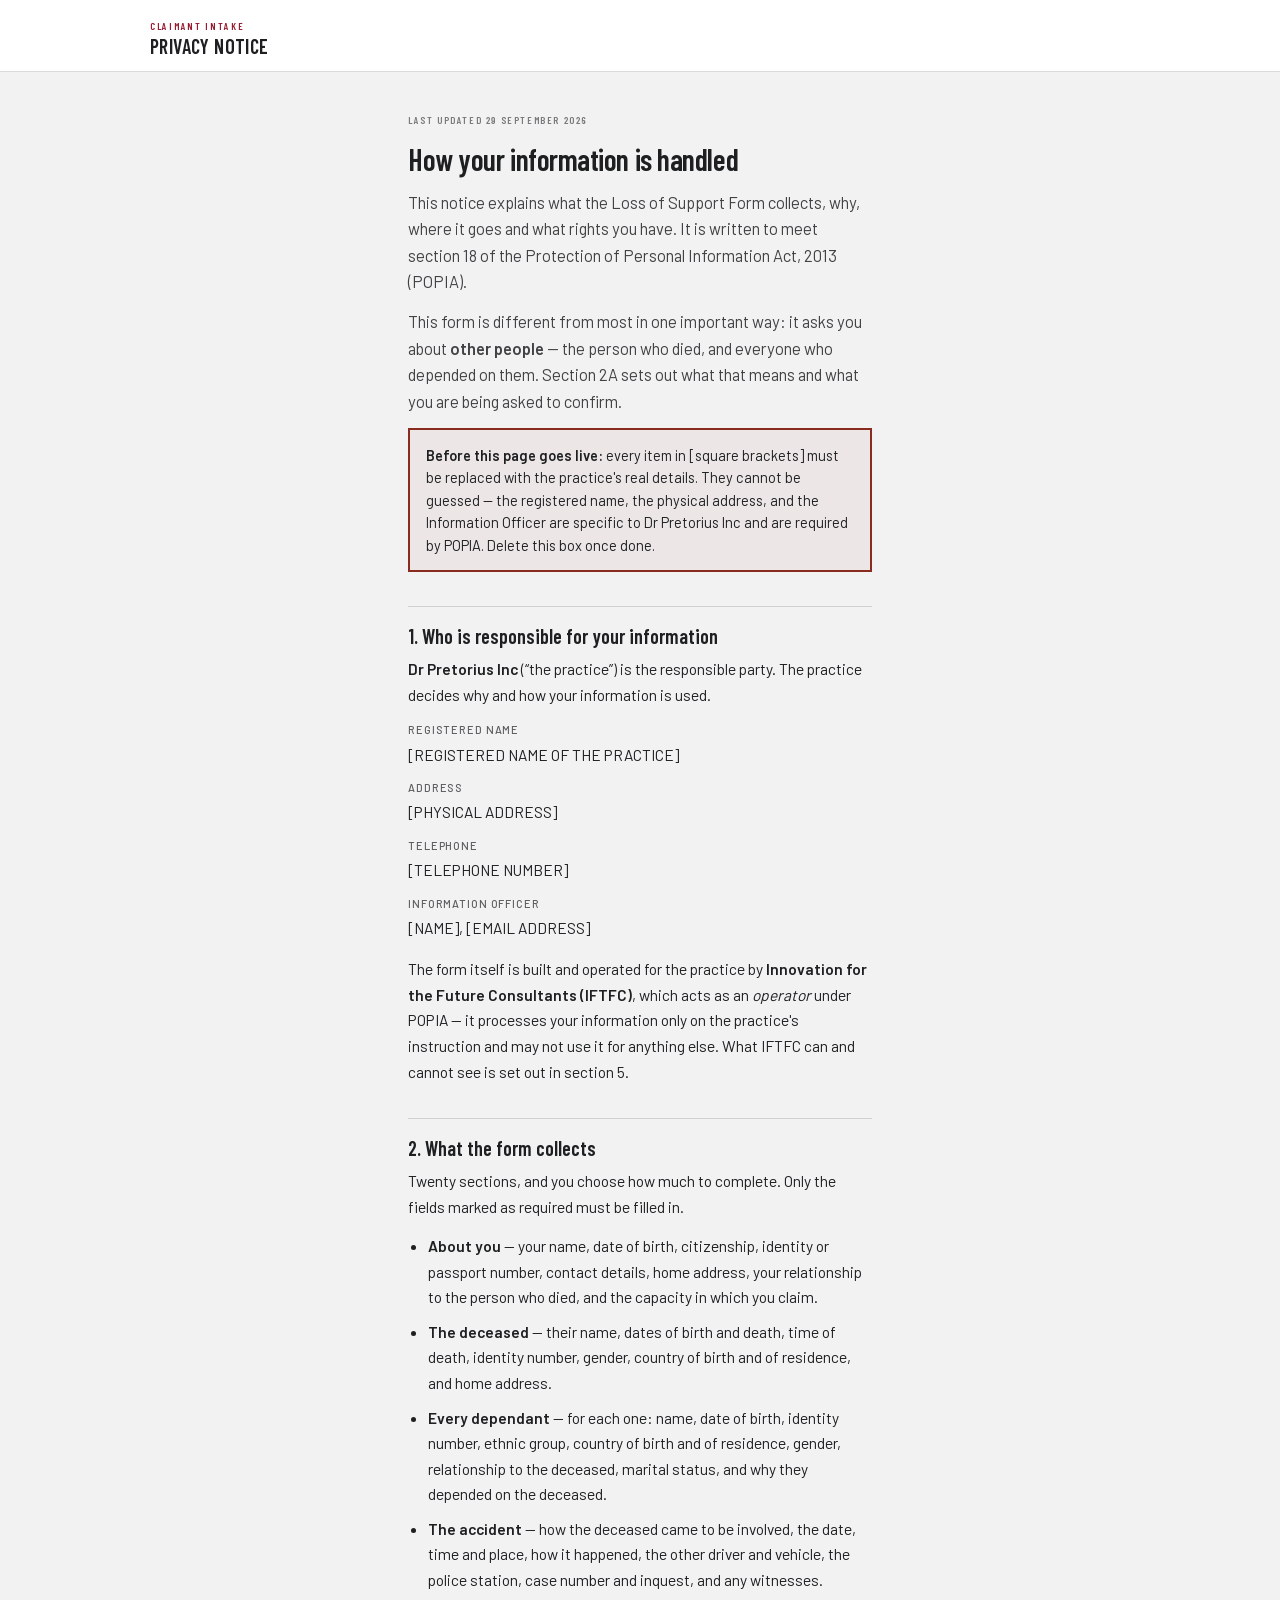
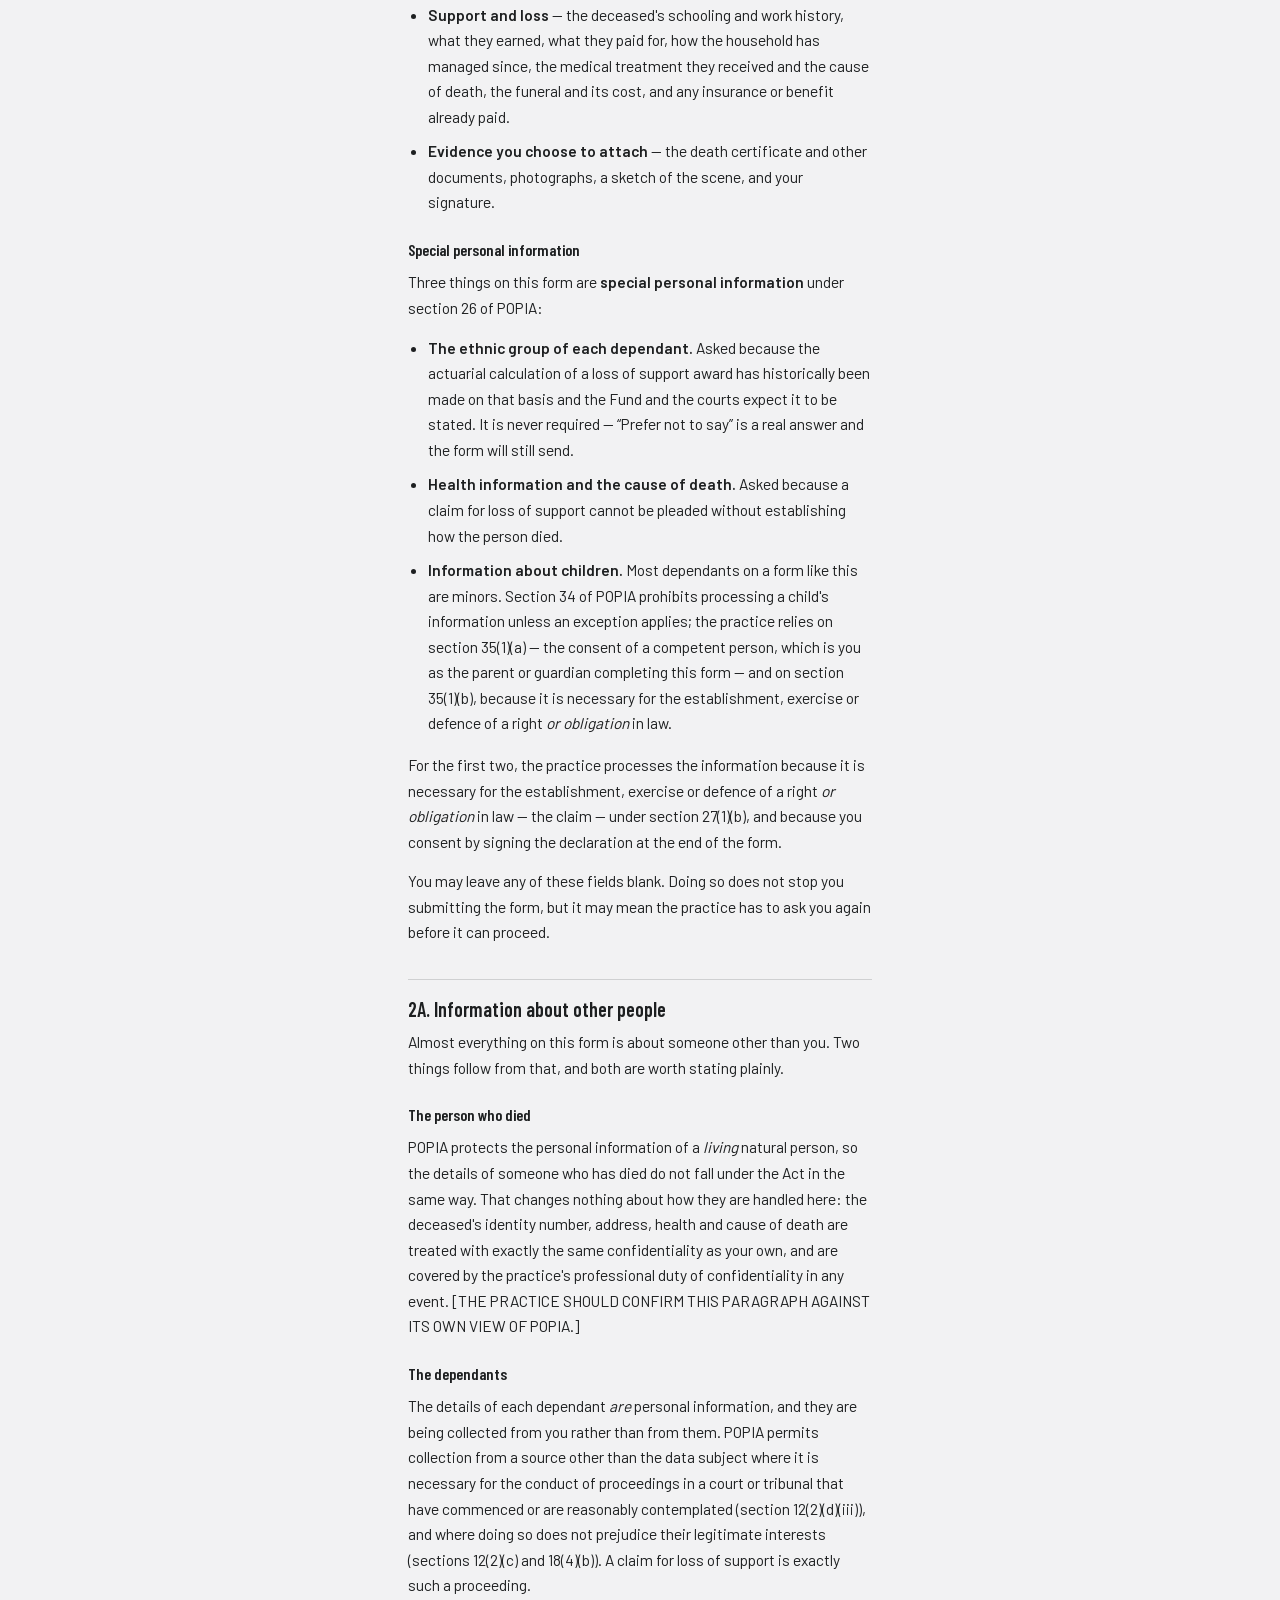
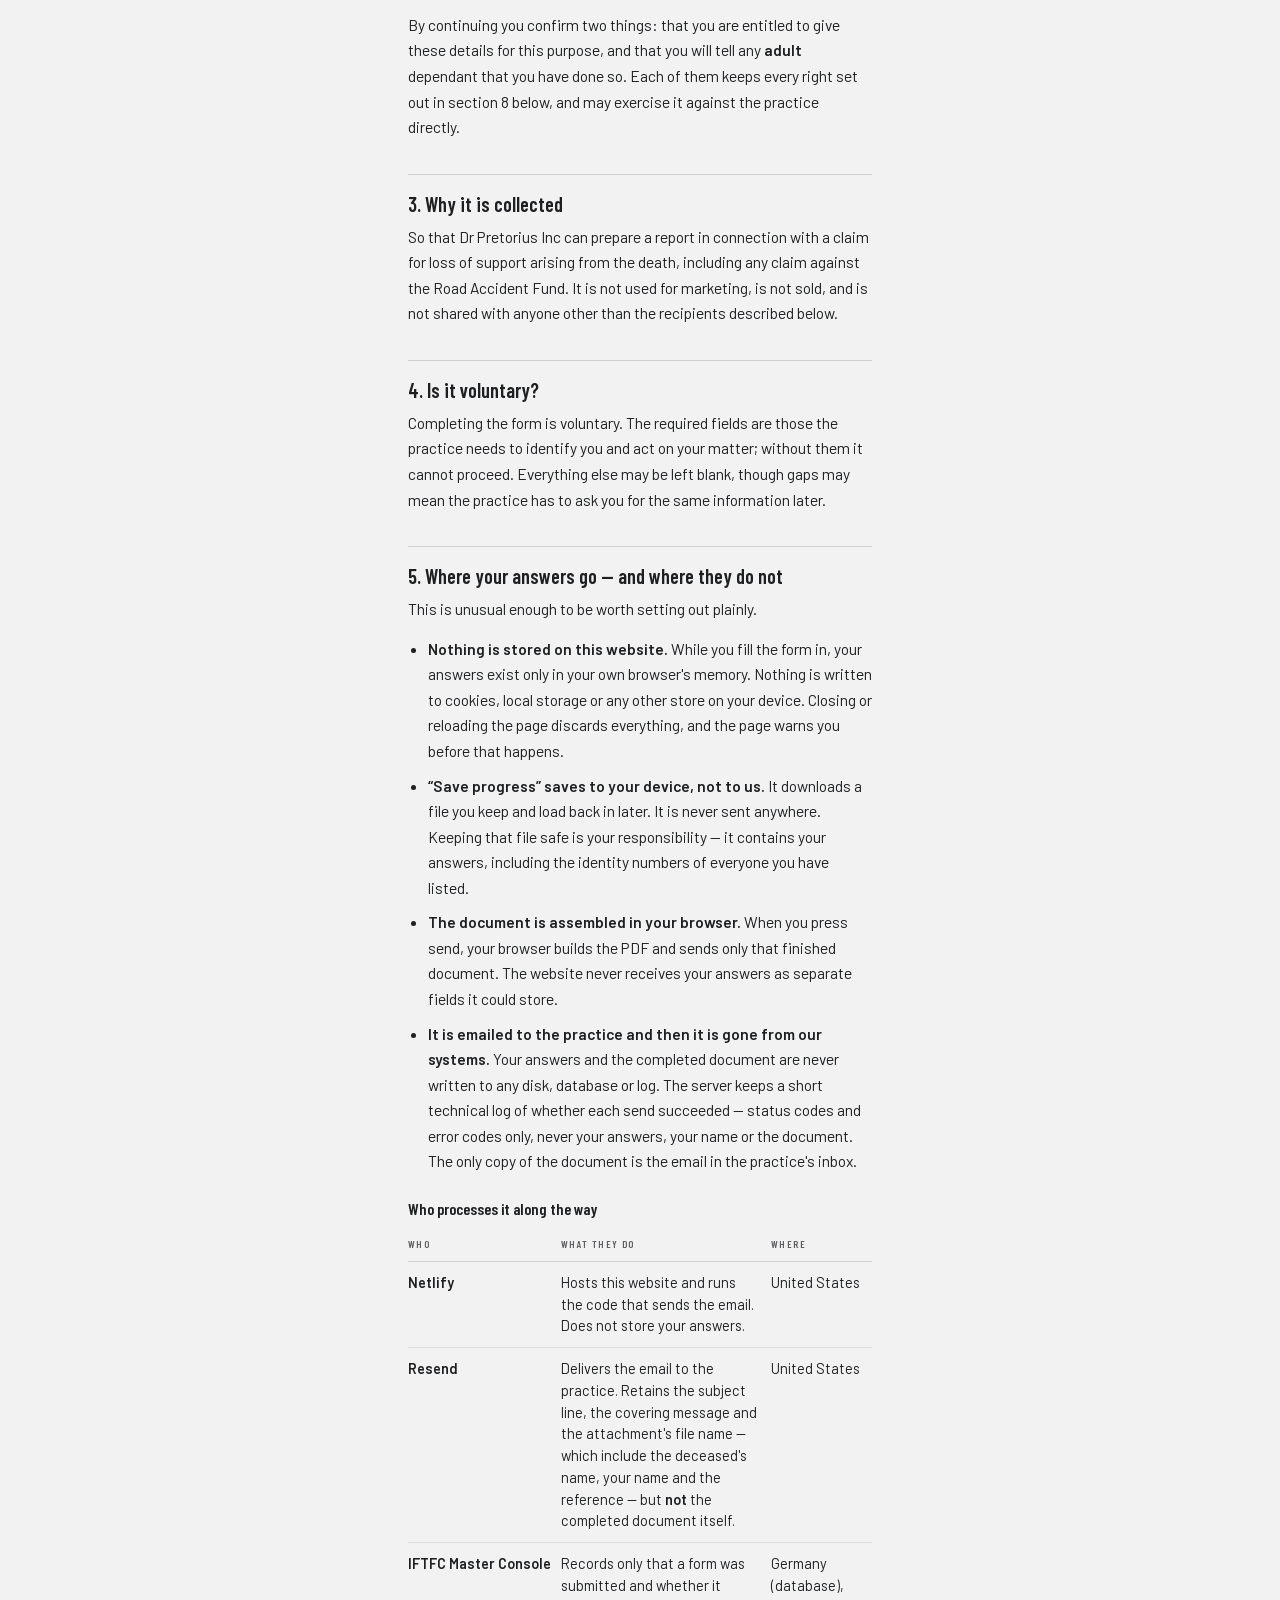
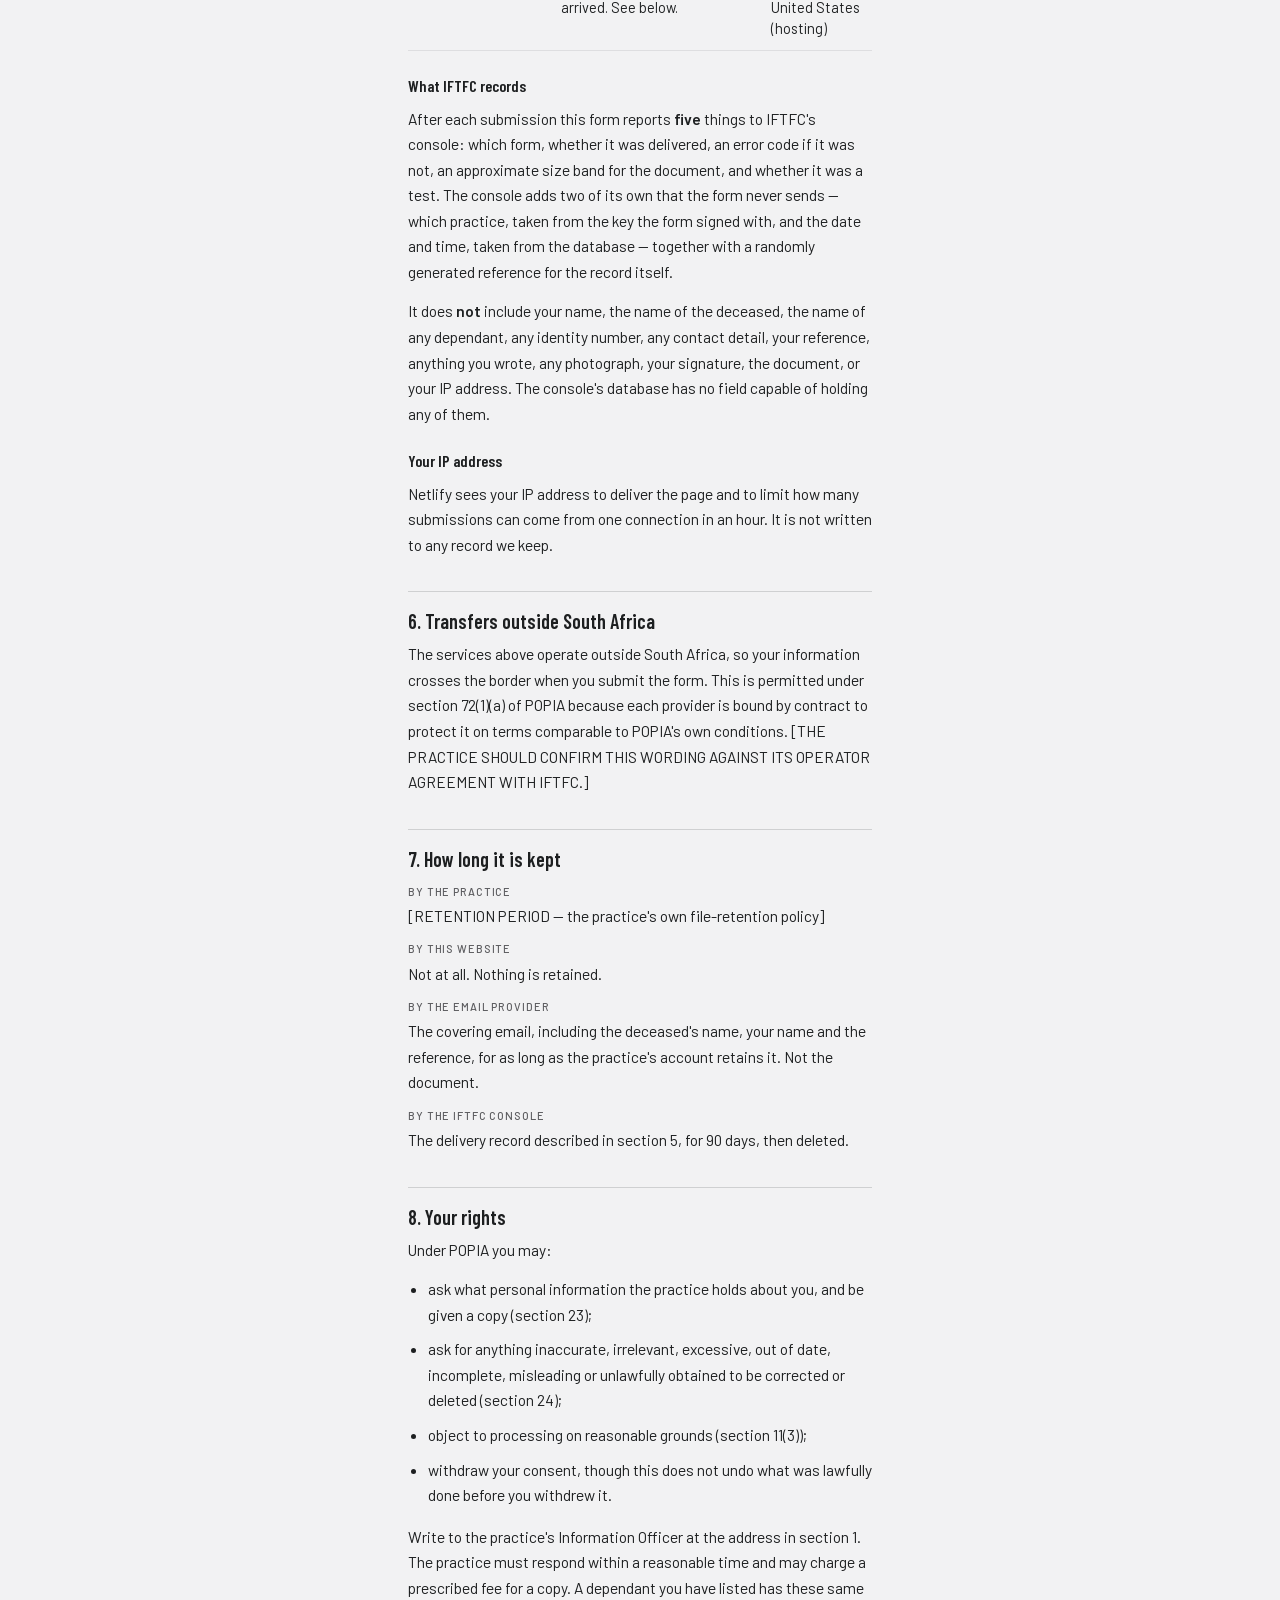
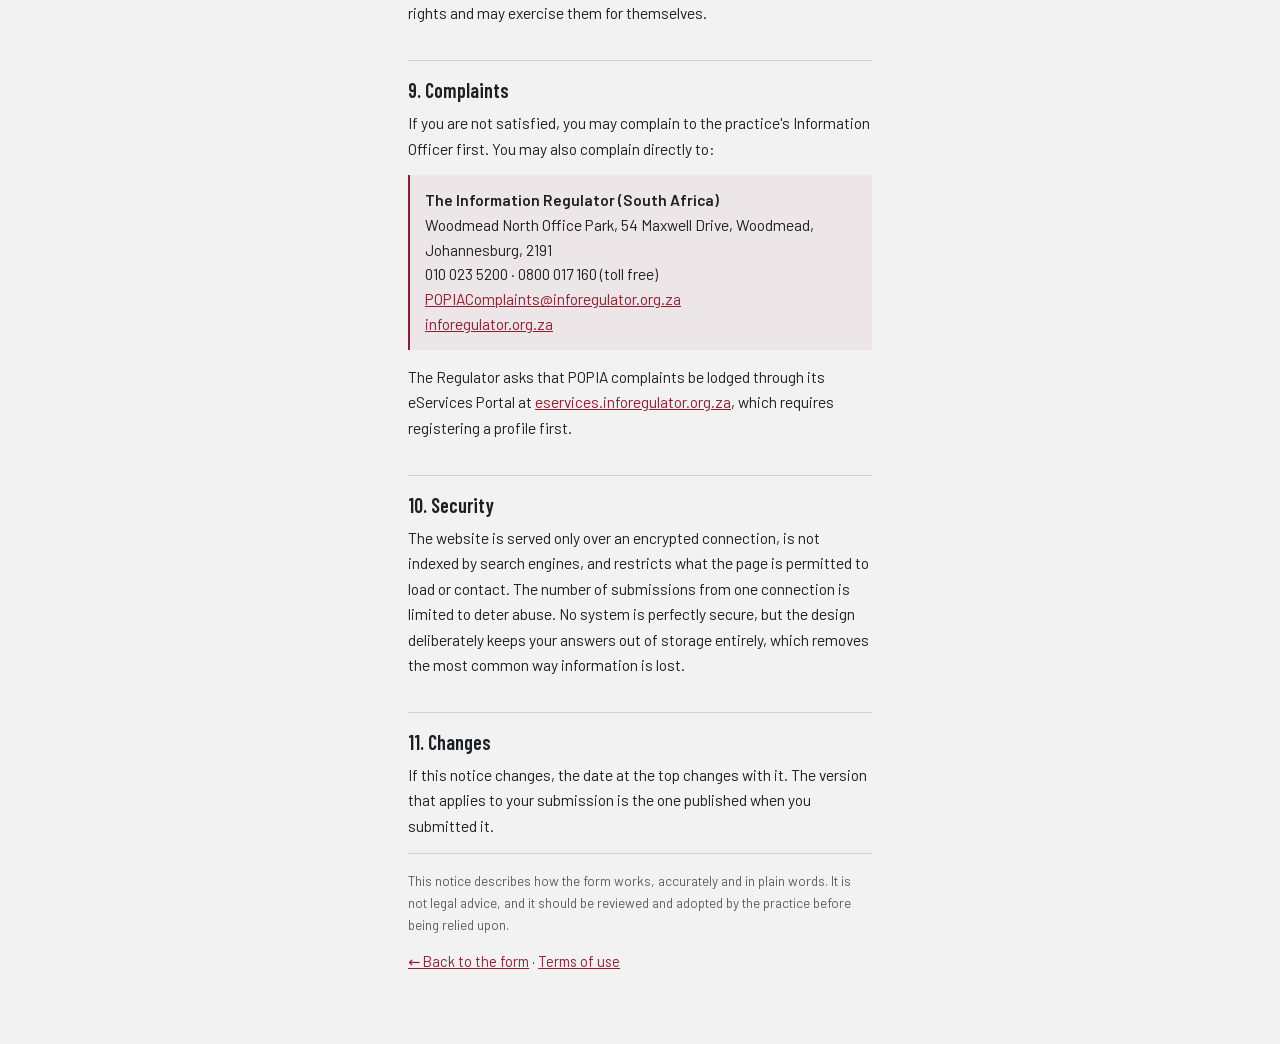
==== public/privacy.html @ 53305d14 "Flatten to repo root and finish the Dr Pretorius rebrand Two faults in the uploaded snapshot, fixed " ====
<!DOCTYPE html>
<html lang="en-ZA">
<head>
<meta charset="utf-8">
<meta name="viewport" content="width=device-width, initial-scale=1, viewport-fit=cover">
<meta name="color-scheme" content="light">
<meta name="robots" content="noindex, nofollow">
<meta name="referrer" content="no-referrer">
<meta name="description" content="How your information is handled when you complete the Loss of Support Form.">
<title>Privacy Notice — Loss of Support Form — Dr Pretorius Inc</title>
<link rel="preload" href="fonts/barlow-400.woff2" as="font" type="font/woff2" crossorigin>
<link rel="stylesheet" href="styles.css">
<link rel="stylesheet" href="legal.css">
<link rel="icon" href="favicon.svg" type="image/svg+xml">
<link rel="icon" href="favicon-32.png" sizes="32x32" type="image/png">
<link rel="apple-touch-icon" href="apple-touch-icon.png">
</head>
<body>

<div class="app">
  <header class="app-header">
    <div class="header-inner">
      <div class="header-text">
        <div class="kicker">Claimant intake</div>
        <div class="header-title">Privacy notice</div>
      </div>
    </div>
  </header>

  <main class="legal">

    <p class="legal-updated">Last updated 29 September 2026</p>

    <h1>How your information is handled</h1>

    <p class="legal-lede">This notice explains what the Loss of Support Form collects, why,
      where it goes and what rights you have. It is written to meet section 18 of the
      Protection of Personal Information Act, 2013 (POPIA).</p>

    <p class="legal-lede">This form is different from most in one important way: it asks you
      about <strong>other people</strong> — the person who died, and everyone who depended on
      them. Section 2A sets out what that means and what you are being asked to confirm.</p>

    <!-- ══ STATUTORY CITATIONS — VERIFIED 2026-09-22 ════════════════════
         Every POPIA section cited on this page was checked against the text
         of the Act, not from memory. Verified: the s1 definition of personal
         information ("identifiable, LIVING, natural person" — which is what
         section 2A below turns on); s26; s27(1)(b); s34 (the prohibition on
         processing a child's information) and s35(1)(a)/(b) (the exceptions);
         s12(2)(c), s12(2)(d)(iii); s18(4)(b); s72(1)(a); s23; s24; s11(3).

         ONE WAS WRONG AND IS NOW CORRECTED. An earlier draft cited
         s12(2)(d)(i) for collecting a dependant's details from the claimant.
         That paragraph is about avoiding prejudice to "the maintenance of the
         law by any public body, including the prevention, detection,
         investigation, prosecution and punishment of offences" — nothing to
         do with a civil claim. The right paragraph is s12(2)(d)(iii),
         proceedings in a court or tribunal commenced or reasonably
         contemplated. Roger, 2026-09-22.

         Two quotations were also imprecise: both s27(1)(b) and s35(1)(b) say
         "a right OR OBLIGATION in law", not "a right in law".

         Do not add or change a section reference here without checking it
         against the Act. This page is published under a medical practice's
         name. -->

    <!-- ══ PLACEHOLDERS ══════════════════════════════════════════════════
         Every [SQUARE BRACKET] below must be completed before this page is
         shown to a claimant. They are details only the practice can supply. -->
    <div class="legal-todo">
      <strong>Before this page goes live:</strong> every item in [square brackets] must be
      replaced with the practice's real details. They cannot be guessed — the registered
      name, the physical address, and the Information Officer are specific to Dr Pretorius
      Inc and are required by POPIA. Delete this box once done.
    </div>

    <h2>1. Who is responsible for your information</h2>
    <p><strong>Dr Pretorius Inc</strong> (“the practice”) is the responsible party. The
      practice decides why and how your information is used.</p>
    <dl class="legal-dl">
      <dt>Registered name</dt><dd>[REGISTERED NAME OF THE PRACTICE]</dd>
      <dt>Address</dt><dd>[PHYSICAL ADDRESS]</dd>
      <dt>Telephone</dt><dd>[TELEPHONE NUMBER]</dd>
      <dt>Information Officer</dt><dd>[NAME], [EMAIL ADDRESS]</dd>
    </dl>
    <p>The form itself is built and operated for the practice by <strong>Innovation for the
      Future Consultants (IFTFC)</strong>, which acts as an <em>operator</em> under POPIA —
      it processes your information only on the practice's instruction and may not use it for
      anything else. What IFTFC can and cannot see is set out in section 5.</p>

    <h2>2. What the form collects</h2>
    <p>Twenty sections, and you choose how much to complete. Only the fields marked as
      required must be filled in.</p>
    <ul class="legal-list">
      <li><strong>About you</strong> — your name, date of birth, citizenship, identity or
        passport number, contact details, home address, your relationship to the person who
        died, and the capacity in which you claim.</li>
      <li><strong>The deceased</strong> — their name, dates of birth and death, time of death,
        identity number, gender, country of birth and of residence, and home address.</li>
      <li><strong>Every dependant</strong> — for each one: name, date of birth, identity
        number, ethnic group, country of birth and of residence, gender, relationship to the
        deceased, marital status, and why they depended on the deceased.</li>
      <li><strong>The accident</strong> — how the deceased came to be involved, the date, time
        and place, how it happened, the other driver and vehicle, the police station, case
        number and inquest, and any witnesses.</li>
      <li><strong>Support and loss</strong> — the deceased's schooling and work history, what
        they earned, what they paid for, how the household has managed since, the medical
        treatment they received and the cause of death, the funeral and its cost, and any
        insurance or benefit already paid.</li>
      <li><strong>Evidence you choose to attach</strong> — the death certificate and other
        documents, photographs, a sketch of the scene, and your signature.</li>
    </ul>

    <h3>Special personal information</h3>
    <p>Three things on this form are <strong>special personal information</strong> under
      section 26 of POPIA:</p>
    <ul class="legal-list">
      <li><strong>The ethnic group of each dependant.</strong> Asked because the actuarial
        calculation of a loss of support award has historically been made on that basis and
        the Fund and the courts expect it to be stated. It is never required — “Prefer not to
        say” is a real answer and the form will still send.</li>
      <li><strong>Health information and the cause of death.</strong> Asked because a claim
        for loss of support cannot be pleaded without establishing how the person died.</li>
      <li><strong>Information about children.</strong> Most dependants on a form like this are
        minors. Section 34 of POPIA prohibits processing a child's information unless an
        exception applies; the practice relies on section 35(1)(a) — the consent of a competent
        person, which is you as the parent or guardian completing this form — and on section
        35(1)(b), because it is necessary for the establishment, exercise or defence of a
        right <em>or obligation</em> in law.</li>
    </ul>
    <p>For the first two, the practice processes the information because it is necessary for the
      establishment, exercise or defence of a right <em>or obligation</em> in law — the
      claim — under section 27(1)(b), and because you consent by signing the declaration at
      the end of the form.</p>
    <p>You may leave any of these fields blank. Doing so does not stop you submitting the
      form, but it may mean the practice has to ask you again before it can proceed.</p>

    <h2>2A. Information about other people</h2>
    <p>Almost everything on this form is about someone other than you. Two things follow from
      that, and both are worth stating plainly.</p>

    <h3>The person who died</h3>
    <p>POPIA protects the personal information of a <em>living</em> natural person, so the
      details of someone who has died do not fall under the Act in the same way. That changes
      nothing about how they are handled here: the deceased's identity number, address, health
      and cause of death are treated with exactly the same confidentiality as your own, and
      are covered by the practice's professional duty of confidentiality in any event.
      [THE PRACTICE SHOULD CONFIRM THIS PARAGRAPH AGAINST ITS OWN VIEW OF POPIA.]</p>

    <h3>The dependants</h3>
    <p>The details of each dependant <em>are</em> personal information, and they are being
      collected from you rather than from them. POPIA permits collection from a source other
      than the data subject where it is necessary for the conduct of proceedings in a court or
      tribunal that have commenced or are reasonably contemplated (section 12(2)(d)(iii)), and
      where doing so does not prejudice their legitimate interests (sections 12(2)(c) and
      18(4)(b)). A claim for loss of support is exactly such a proceeding.</p>
    <p>By continuing you confirm two things: that you are entitled to give these details for
      this purpose, and that you will tell any <strong>adult</strong> dependant that you have
      done so. Each of them keeps every right set out in section 8 below, and may exercise it
      against the practice directly.</p>

    <h2>3. Why it is collected</h2>
    <p>So that Dr Pretorius Inc can prepare a report in connection with a claim for loss of
      support arising from the death, including any claim against the Road Accident Fund. It
      is not used for marketing, is not sold, and is not shared with anyone other than the
      recipients described below.</p>

    <h2>4. Is it voluntary?</h2>
    <p>Completing the form is voluntary. The required fields are those the practice needs to
      identify you and act on your matter; without them it cannot proceed. Everything else
      may be left blank, though gaps may mean the practice has to ask you for the same
      information later.</p>

    <h2>5. Where your answers go — and where they do not</h2>
    <p>This is unusual enough to be worth setting out plainly.</p>
    <ul class="legal-list">
      <li><strong>Nothing is stored on this website.</strong> While you fill the form in, your
        answers exist only in your own browser's memory. Nothing is written to cookies, local
        storage or any other store on your device. Closing or reloading the page discards
        everything, and the page warns you before that happens.</li>
      <li><strong>“Save progress” saves to your device, not to us.</strong> It downloads a file
        you keep and load back in later. It is never sent anywhere. Keeping that file safe is
        your responsibility — it contains your answers, including the identity numbers of
        everyone you have listed.</li>
      <li><strong>The document is assembled in your browser.</strong> When you press send, your
        browser builds the PDF and sends only that finished document. The website never
        receives your answers as separate fields it could store.</li>
      <li><strong>It is emailed to the practice and then it is gone from our systems.</strong>
        Your answers and the completed document are never written to any disk, database or
        log. The server keeps a short technical log of whether each send succeeded — status
        codes and error codes only, never your answers, your name or the document. The only
        copy of the document is the email in the practice's inbox.</li>
    </ul>

    <h3>Who processes it along the way</h3>
    <table class="legal-table">
      <thead><tr><th>Who</th><th>What they do</th><th>Where</th></tr></thead>
      <tbody>
        <tr><td>Netlify</td><td>Hosts this website and runs the code that sends the email. Does not store your answers.</td><td>United States</td></tr>
        <tr><td>Resend</td><td>Delivers the email to the practice. Retains the subject line, the covering message and the attachment's file name — which include the deceased's name, your name and the reference — but <strong>not</strong> the completed document itself.</td><td>United States</td></tr>
        <tr><td>IFTFC Master Console</td><td>Records only that a form was submitted and whether it arrived. See below.</td><td>Germany (database), United States (hosting)</td></tr>
      </tbody>
    </table>

    <h3>What IFTFC records</h3>
    <p>After each submission this form reports <strong>five</strong> things to IFTFC's
      console: which form, whether it was delivered, an error code if it was not, an
      approximate size band for the document, and whether it was a test. The console adds two
      of its own that the form never sends — which practice, taken from the key the form
      signed with, and the date and time, taken from the database — together with a randomly
      generated reference for the record itself.</p>
    <p>It does <strong>not</strong> include your name, the name of the deceased, the name of
      any dependant, any identity number, any contact detail, your reference, anything you
      wrote, any photograph, your signature, the document, or your IP address. The console's database has no field capable of holding
      any of them.</p>

    <h3>Your IP address</h3>
    <p>Netlify sees your IP address to deliver the page and to limit how many submissions can
      come from one connection in an hour. It is not written to any record we keep.</p>

    <h2>6. Transfers outside South Africa</h2>
    <p>The services above operate outside South Africa, so your information crosses the
      border when you submit the form. This is permitted under section 72(1)(a) of POPIA
      because each provider is bound by contract to protect it on terms comparable to POPIA's
      own conditions. [THE PRACTICE SHOULD CONFIRM THIS WORDING AGAINST ITS OPERATOR
      AGREEMENT WITH IFTFC.]</p>

    <h2>7. How long it is kept</h2>
    <dl class="legal-dl">
      <dt>By the practice</dt><dd>[RETENTION PERIOD — the practice's own file-retention policy]</dd>
      <dt>By this website</dt><dd>Not at all. Nothing is retained.</dd>
      <dt>By the email provider</dt><dd>The covering email, including the deceased's name,
        your name and the reference, for as long as the practice's account retains it. Not
        the document.</dd>
      <dt>By the IFTFC console</dt><dd>The delivery record described in section 5, for 90
        days, then deleted.</dd>
    </dl>

    <h2>8. Your rights</h2>
    <p>Under POPIA you may:</p>
    <ul class="legal-list">
      <li>ask what personal information the practice holds about you, and be given a copy
        (section 23);</li>
      <li>ask for anything inaccurate, irrelevant, excessive, out of date, incomplete,
        misleading or unlawfully obtained to be corrected or deleted (section 24);</li>
      <li>object to processing on reasonable grounds (section 11(3));</li>
      <li>withdraw your consent, though this does not undo what was lawfully done before you
        withdrew it.</li>
    </ul>
    <p>Write to the practice's Information Officer at the address in section 1. The practice must
      respond within a reasonable time and may charge a prescribed fee for a copy. A
      dependant you have listed has these same rights and may exercise them for themselves.</p>

    <h2>9. Complaints</h2>
    <p>If you are not satisfied, you may complain to the practice's Information Officer first.
      You may also complain directly to:</p>
    <p class="legal-address">
      <strong>The Information Regulator (South Africa)</strong><br>
      Woodmead North Office Park, 54 Maxwell Drive, Woodmead, Johannesburg, 2191<br>
    010 023 5200 &middot; 0800 017 160 (toll free)<br>
      <a href="mailto:POPIAComplaints@inforegulator.org.za">POPIAComplaints@inforegulator.org.za</a><br>
      <a href="https://inforegulator.org.za" rel="noopener">inforegulator.org.za</a>
    </p>
  <p>The Regulator asks that POPIA complaints be lodged through its eServices
    Portal at <a href="https://eservices.inforegulator.org.za" rel="noopener">eservices.inforegulator.org.za</a>,
    which requires registering a profile first.</p>

    <h2>10. Security</h2>
    <p>The website is served only over an encrypted connection, is not indexed by search
      engines, and restricts what the page is permitted to load or contact. The number of
      submissions from one connection is limited to deter abuse. No system is perfectly
      secure, but the design deliberately keeps your answers out of storage entirely, which
      removes the most common way information is lost.</p>

    <h2>11. Changes</h2>
    <p>If this notice changes, the date at the top changes with it. The version that applies
      to your submission is the one published when you submitted it.</p>

    <p class="legal-footnote">This notice describes how the form works, accurately and in
      plain words. It is not legal advice, and it should be reviewed and adopted by the
      practice before being relied upon.</p>

    <p class="legal-back"><a href="index.html">← Back to the form</a> ·
      <a href="terms.html">Terms of use</a></p>
  </main>
</div>

</body>
</html>
---- public/styles.css ----
/* ============================================================================
   Dr Pretorius Inc — Loss of Support Form
   Built on the "Industry" design system: deep red on a light technical
   ground, Barlow Condensed headings over Barlow, square corners, hairline
   borders, "+" registration marks on framed objects.

   Every colour, font and space below comes from the tokens in :root. Do not
   hard-code a hex, a font name or a raw px value the tokens already carry.

   The fonts are served from this site (public/fonts) rather than from Google,
   so no third party sees a claimant's IP address or which page they opened.
   ========================================================================= */

/* — Barlow, latin subset, SIL Open Font License 1.1 (see fonts/OFL.txt) — */
@font-face {
  font-family: 'Barlow'; font-style: normal; font-weight: 400; font-display: swap;
  src: url('fonts/barlow-400.woff2') format('woff2');
}
@font-face {
  font-family: 'Barlow'; font-style: normal; font-weight: 500; font-display: swap;
  src: url('fonts/barlow-500.woff2') format('woff2');
}
@font-face {
  font-family: 'Barlow'; font-style: normal; font-weight: 600; font-display: swap;
  src: url('fonts/barlow-600.woff2') format('woff2');
}
@font-face {
  font-family: 'Barlow Condensed'; font-style: normal; font-weight: 500; font-display: swap;
  src: url('fonts/barlow-condensed-500.woff2') format('woff2');
}
@font-face {
  font-family: 'Barlow Condensed'; font-style: normal; font-weight: 600; font-display: swap;
  src: url('fonts/barlow-condensed-600.woff2') format('woff2');
}

:root {
  /* Ground and ink */
  --color-bg: #f2f2f3;
  --color-paper: #ffffff;
  --color-text: #1d1f20;
  --color-divider: rgba(29, 31, 32, 0.16);
  --color-hairline: rgba(29, 31, 32, 0.09);

  /* Accent — the same deep red as the practice's accident information form,
     not tied to any particular practice's brand. Deliberately a different hue
     from --color-warn below (a brick red-orange) so a primary action and an
     error notice never read as the same colour. */
  --color-accent: #971B30;
  --color-accent-100: #f8eaec;
  --color-accent-200: #f1d3d8;
  --color-accent-300: #e0a9b2;
  --color-accent-400: #c66f7e;
  --color-accent-500: #ab3b4e;
  --color-accent-600: #811628;
  --color-accent-700: #691220;
  --color-accent-800: #530f1a;
  --color-accent-900: #400b14;
  --color-accent-line: rgba(151, 27, 48, 0.45);
  --color-accent-wash: rgba(151, 27, 48, 0.055);
  --color-accent-tint: rgba(151, 27, 48, 0.07);

  /* Neutral ramp */
  --color-neutral-300: #d4d4d7;
  --color-neutral-400: #b7b7ba;
  --color-neutral-500: #98989b;
  --color-neutral-600: #7a7a7d;
  --color-neutral-700: #5d5d60;
  --color-neutral-800: #424244;
  --color-neutral-900: #2b2b2d;

  /* A single warning role, used only for send failures */
  --color-warn: #8a2b20;
  --color-warn-wash: rgba(138, 43, 32, 0.06);
  --color-warn-line: rgba(138, 43, 32, 0.4);

  --font-heading: 'Barlow Condensed', system-ui, sans-serif;
  --font-body: 'Barlow', system-ui, sans-serif;

  --space-1: 3.4px;
  --space-2: 6.8px;
  --space-3: 10.2px;
  --space-4: 13.6px;
  --space-6: 20.4px;
  --space-8: 27.2px;

  --radius-md: 4px;

  --shadow-sm: 0 1px 2px rgba(43, 43, 45, 0.14);
  --shadow-md: 0 3px 10px rgba(43, 43, 45, 0.16);

  /* Layout, phone first. The desktop breakpoint retunes these in one place. */
  --pad: 18px;
  --maxw: none;
  --cols: 1fr;
  --top-pad: max(16px, env(safe-area-inset-top));
  --bottom-pad: max(14px, env(safe-area-inset-bottom));
  --control-h: 46px;
}

*, *::before, *::after { box-sizing: border-box; }

html { -webkit-text-size-adjust: 100%; }

body {
  margin: 0;
  background: var(--color-bg);
  color: var(--color-text);
  font-family: var(--font-body);
  font-size: 15px;
  line-height: 1.55;
  -webkit-font-smoothing: antialiased;
}

img { display: block; max-width: 100%; }

/* Interaction states are themed, never left to the browser. */
:focus { outline: none; }
:focus-visible { outline: 2px solid var(--color-accent); outline-offset: 2px; }
::selection { background: rgba(151, 27, 48, 0.22); }

/* ── Blueprint frame — the wireframe object every framed element wears ───── */
.blueprint { position: relative; border: 1px solid var(--color-divider); border-radius: 0; }
.blueprint > .corner {
  position: absolute; width: 11px; height: 11px;
  color: rgba(29, 31, 32, 0.55); pointer-events: none;
}
.blueprint > .corner::before,
.blueprint > .corner::after { content: ''; position: absolute; background: currentColor; }
.blueprint > .corner::before { left: 5px; top: 0; width: 1px; height: 100%; }
.blueprint > .corner::after { top: 5px; left: 0; width: 100%; height: 1px; }
.blueprint > .corner.tl { top: -6px; left: -6px; }
.blueprint > .corner.tr { top: -6px; right: -6px; }
.blueprint > .corner.bl { bottom: -6px; left: -6px; }
.blueprint > .corner.br { bottom: -6px; right: -6px; }

/* ── Shared type roles ──────────────────────────────────────────────────── */
.kicker {
  font-family: var(--font-heading); font-weight: 600; font-size: 10px; line-height: 1.2;
  letter-spacing: 0.17em; text-transform: uppercase; color: var(--color-accent);
}
.kicker-muted { color: var(--color-neutral-700); letter-spacing: 0.16em; }
.screen-title {
  font-family: var(--font-heading); font-weight: 600; font-size: 27px; line-height: 1.08;
  letter-spacing: -0.015em; margin: 7px 0 6px;
}
.screen-lede {
  font-size: 14px; line-height: 1.55; color: var(--color-neutral-700);
  margin: 0 0 22px; max-width: 62ch;
}

/* The shell fills the viewport so the sticky action bar sits on the bottom
   edge even when a section is short. */
.app { min-height: 100vh; display: flex; flex-direction: column; }
@supports (min-height: 100svh) { .app { min-height: 100svh; } }

/* ── Header ─────────────────────────────────────────────────────────────── */
.app-header {
  position: sticky; top: 0; z-index: 30;
  background: var(--color-paper);
  border-bottom: 1px solid var(--color-divider);
  padding: var(--top-pad) var(--pad) 13px;
}
.header-inner {
  max-width: var(--maxw); margin: 0 auto;
  display: flex; justify-content: space-between; align-items: flex-start; gap: 14px;
}
.header-text { min-width: 0; }
.header-title {
  font-family: var(--font-heading); font-weight: 600; font-size: 20px; line-height: 1.15;
  letter-spacing: -0.01em; margin-top: 3px;
}
.progress { max-width: var(--maxw); margin: 14px auto 0; }
.progress[hidden] { display: none; }
.progress-row {
  display: flex; justify-content: space-between;
  font-size: 10px; font-weight: 500; line-height: 1;
  letter-spacing: 0.09em; text-transform: uppercase;
  color: var(--color-neutral-700); margin-bottom: 6px;
}
.progress-track { height: 4px; background: rgba(29, 31, 32, 0.12); }
.progress-fill { height: 100%; background: var(--color-accent); width: 0%; transition: width 0.25s ease; }

/* ── Body and sidebar ───────────────────────────────────────────────────── */
.app-body { flex: 1; display: flex; align-items: flex-start; }
.app-main { flex: 1; min-width: 0; }

.sidebar { display: none; }

/* ── Screens ────────────────────────────────────────────────────────────── */
.screen { padding: 22px var(--pad) 28px; max-width: var(--maxw); margin: 0 auto; }
.screen[hidden] { display: none; }
#screen-welcome { padding-top: 26px; padding-bottom: 30px; }

.welcome-title {
  font-family: var(--font-heading); font-weight: 600; font-size: 30px; line-height: 1.06;
  letter-spacing: -0.015em; margin: 0 0 10px;
}
.welcome-lede {
  font-size: 15px; line-height: 1.6; color: var(--color-neutral-800);
  margin: 0 0 24px; max-width: 62ch;
}
.welcome-grid { display: grid; grid-template-columns: var(--cols); gap: 20px; align-items: start; }

.ready-card { padding: 16px 16px 12px; }
.ready-list { display: flex; flex-direction: column; gap: 10px; font-size: 14.5px; line-height: 1.35; }
.ready-item { display: flex; gap: 10px; align-items: baseline; }
.ready-n {
  color: var(--color-accent); font-family: var(--font-heading);
  font-weight: 600; font-size: 12px; flex: none;
}
.block-label {
  font-family: var(--font-heading); font-weight: 600; font-size: 10px; line-height: 1.2;
  letter-spacing: 0.16em; text-transform: uppercase;
  color: var(--color-neutral-700); margin-bottom: 10px;
}

.consent-note {
  background: var(--color-accent-wash);
  border-left: 2px solid var(--color-accent);
  padding: 16px 16px 4px;
}
.consent-note .block-label { color: var(--color-accent); }
.consent-note p { font-size: 13.5px; line-height: 1.6; color: var(--color-neutral-900); margin: 0 0 12px; }
.consent-note p:last-child { margin-bottom: 14px; }
/* The link out to the full notice. Quiet, but always present — a policy
   nobody can reach from the page it governs is not a policy. */
.consent-links { font-size: 12.5px !important; color: var(--color-neutral-700) !important; }
.consent-links a { color: var(--color-accent); }

/* Checkbox rows — the box is drawn, never a native control */
.check-row {
  display: flex; gap: 12px; align-items: flex-start;
  padding: 16px 2px 2px; min-height: 48px; cursor: pointer;
  background: none; border: 0; text-align: left; width: 100%;
  font-family: inherit; color: inherit;
}
.check-box {
  width: 22px; height: 22px; flex: none; margin-top: 1px;
  border: 1px solid rgba(29, 31, 32, 0.4); background: var(--color-paper);
  display: grid; place-items: center;
  font-family: var(--font-heading); font-weight: 600; font-size: 13px; color: transparent;
}
.check-row[aria-checked='true'] .check-box {
  background: var(--color-accent); border-color: var(--color-accent); color: var(--color-paper);
}
.check-text { font-size: 14.5px; line-height: 1.45; color: var(--color-text); }

/* ── Hub (phone) ────────────────────────────────────────────────────────── */
.hub-grid { display: grid; grid-template-columns: var(--cols); gap: 0 34px; align-items: start; }
.hub-group {
  grid-column: 1 / -1;
  font-family: var(--font-heading); font-weight: 600; font-size: 10px; line-height: 1.2;
  letter-spacing: 0.17em; text-transform: uppercase;
  color: var(--color-neutral-700); margin: 22px 0 4px;
}
.hub-row {
  display: flex; gap: 13px; align-items: center;
  padding: 13px 2px; border-top: 1px solid var(--color-divider);
  min-height: 48px; cursor: pointer; width: 100%;
  background: none; border-left: 0; border-right: 0; border-bottom: 0;
  text-align: left; font-family: inherit; color: inherit;
}
.hub-row:hover { background: var(--color-accent-tint); }
.hub-row:active { background: rgba(151, 27, 48, 0.13); }
.hub-n {
  width: 27px; height: 27px; flex: none;
  border: 1px solid var(--color-accent-line); display: grid; place-items: center;
  font-family: var(--font-heading); font-weight: 600; font-size: 12.5px; line-height: 1;
  color: var(--color-accent);
}
.hub-body { flex: 1; min-width: 0; }
.hub-name, .hub-meta { display: block; }
.hub-name {
  font-family: var(--font-heading); font-weight: 600; font-size: 16.5px; line-height: 1.2;
  letter-spacing: -0.005em;
}
.hub-meta { font-size: 11.5px; line-height: 1.4; color: var(--color-neutral-700); margin-top: 1px; }
.hub-chev { flex: none; color: var(--color-neutral-700); font-size: 17px; line-height: 1; }
.badge {
  flex: none; font-family: var(--font-heading); font-weight: 600; font-size: 9.5px; line-height: 1;
  letter-spacing: 0.11em; text-transform: uppercase;
}
.badge-done { color: var(--color-paper); background: var(--color-accent); padding: 5px 7px; }
.badge-started { color: var(--color-accent); border: 1px solid var(--color-accent-line); padding: 4px 6px; }

/* ── Fields ─────────────────────────────────────────────────────────────── */
.field-grid { display: grid; grid-template-columns: var(--cols); gap: 0 26px; align-items: start; }
.field { margin-bottom: 18px; }
.field.wide { grid-column: 1 / -1; }
.field > label, .field > .field-label {
  display: block; font-size: 11px; font-weight: 500; line-height: 1.2;
  letter-spacing: 0.08em; text-transform: uppercase;
  color: var(--color-neutral-800); margin-bottom: 7px;
}
.req { color: var(--color-accent); }
.field-hint { font-size: 12px; line-height: 1.5; color: var(--color-neutral-700); margin: 10px 0 0; }

.input {
  width: 100%; height: var(--control-h); padding: 0 12px;
  background: var(--color-paper); border: 1px solid rgba(29, 31, 32, 0.22);
  border-radius: var(--radius-md);
  font-family: var(--font-body); font-size: 15px; color: var(--color-text);
  caret-color: var(--color-accent);
}
textarea.input {
  height: auto; min-height: 118px; padding: 11px 12px; line-height: 1.5; resize: vertical;
}
select.input { padding: 0 10px; appearance: none; background-image: none; }
.input:hover { border-color: rgba(29, 31, 32, 0.45); }
.input:focus-visible { border-color: var(--color-accent); outline-offset: 0; }
.input::placeholder { color: var(--color-neutral-700); }

.select-wrap { position: relative; }
.select-wrap::after {
  content: ''; position: absolute; right: 14px; top: 50%; width: 8px; height: 8px;
  border-right: 1px solid var(--color-neutral-700); border-bottom: 1px solid var(--color-neutral-700);
  transform: translateY(-70%) rotate(45deg); pointer-events: none;
}

/* Choice chips — square, 44px minimum, single or multi select */
.choices { display: flex; flex-wrap: wrap; gap: 8px; }
.choice {
  min-height: 44px; display: flex; align-items: center; padding: 0 14px;
  background: var(--color-paper); color: var(--color-neutral-900);
  border: 1px solid rgba(29, 31, 32, 0.22);
  font-family: var(--font-heading); font-weight: 600; font-size: 14px; line-height: 1;
  letter-spacing: 0.01em; cursor: pointer;
}
.choice:hover { background: var(--color-accent-100); border-color: var(--color-accent-line); }
/* aria-pressed is the toggle buttons of a several-choices question;
   aria-checked is the radios of a one-choice question. Both look the same. */
.choice[aria-pressed='true'], .choice[aria-checked='true'] {
  background: var(--color-accent); color: var(--color-paper); border-color: var(--color-accent);
}
.choice[aria-pressed='true']:hover, .choice[aria-checked='true']:hover {
  background: var(--color-accent-600); border-color: var(--color-accent-600);
}

/* Photographs */
.photo-grid { display: grid; grid-template-columns: repeat(3, minmax(0, 1fr)); gap: 9px; }
.photo-cell { position: relative; }
.photo-slot {
  position: relative; aspect-ratio: 1; width: 100%;
  border: 1px dashed rgba(29, 31, 32, 0.35); background: var(--color-paper);
  display: flex; flex-direction: column; align-items: center; justify-content: center;
  gap: 5px; cursor: pointer; padding: 0; font-family: inherit; overflow: hidden;
}
.photo-slot:hover { border-color: var(--color-accent); background: var(--color-accent-100); }
.photo-plus { font-size: 19px; color: var(--color-accent); line-height: 1; }
.photo-label { font-size: 10px; font-weight: 500; line-height: 1.2; color: var(--color-neutral-700); }
.photo-slot.filled { border-style: solid; border-color: var(--color-accent-line); }
.photo-slot img { position: absolute; inset: 0; width: 100%; height: 100%; object-fit: cover; }
.photo-caption {
  position: absolute; left: 0; right: 0; bottom: 0; z-index: 1;
  background: rgba(151, 27, 48, 0.9); color: var(--color-paper);
  font-size: 9.5px; font-weight: 500; line-height: 1.2;
  letter-spacing: 0.06em; text-transform: uppercase; padding: 4px 5px;
}
.photo-remove {
  /* 36px, not 28px: this is a thumb on a phone belonging to someone who may
     be injured, and 28px was the smallest target on the form. */
  position: absolute; top: 0; right: 0; z-index: 2; width: 36px; height: 36px;
  background: rgba(29, 31, 32, 0.72); color: var(--color-paper); border: 0;
  font-family: var(--font-heading); font-size: 17px; line-height: 1; cursor: pointer;
}
.photo-remove:hover { background: var(--color-text); }
.photo-remove[hidden] { display: none; }
.photo-slot.busy { opacity: 0.55; pointer-events: none; }
.visually-hidden {
  position: absolute; width: 1px; height: 1px; overflow: hidden;
  clip: rect(0 0 0 0); clip-path: inset(50%); white-space: nowrap;
}

/* Sketch and signature canvases */
.draw-frame { background: var(--color-paper); position: relative; touch-action: none; }
.sketch-frame { height: 230px; }
.sign-frame {
  height: 140px; border: 1px solid rgba(29, 31, 32, 0.22); border-radius: var(--radius-md);
}
.draw-canvas { position: absolute; inset: 0; width: 100%; height: 100%; cursor: crosshair; }
.draw-empty {
  position: absolute; inset: 0; display: flex; flex-direction: column;
  align-items: center; justify-content: center; gap: 6px; pointer-events: none;
}
.draw-empty[hidden] { display: none; }
.draw-empty-title { font-family: var(--font-heading); font-weight: 600; font-size: 15px; line-height: 1; color: var(--color-accent); }
.draw-empty-sub { font-size: 12px; line-height: 1.4; color: var(--color-neutral-700); }
.sign-line { position: absolute; left: 18px; right: 18px; bottom: 34px; height: 1px; background: rgba(29, 31, 32, 0.25); pointer-events: none; }
.sign-hint { position: absolute; left: 18px; bottom: 12px; font-size: 11px; line-height: 1.2; color: var(--color-neutral-700); pointer-events: none; }
.draw-actions { display: flex; justify-content: flex-end; margin-top: 8px; }

/* ── Review ─────────────────────────────────────────────────────────────── */
#screen-review { position: relative; }
/* No logo and no watermark on this build — the review screen is plain paper. */
.review-inner { position: relative; max-width: var(--maxw); margin: 0 auto; }

.notice { border: 1px solid var(--color-accent-line); background: var(--color-accent-wash); padding: 12px 13px; margin-bottom: 20px; }
.notice .block-label { color: var(--color-accent); margin-bottom: 5px; }
.notice-body { font-size: 13px; line-height: 1.5; color: var(--color-neutral-900); }
.notice-warn { border-color: var(--color-warn-line); background: var(--color-warn-wash); }
.notice-warn .block-label { color: var(--color-warn); }

.review-group {
  font-family: var(--font-heading); font-weight: 600; font-size: 10px; line-height: 1.2;
  letter-spacing: 0.17em; text-transform: uppercase;
  color: var(--color-neutral-700); margin: 0 0 8px;
}
.review-cards { display: grid; grid-template-columns: var(--cols); gap: 12px; align-items: start; margin-bottom: 12px; }
.review-card { background: rgba(255, 255, 255, 0.55); border: 1px solid rgba(29, 31, 32, 0.18); padding: 14px 14px 12px; }
.review-head { display: flex; align-items: baseline; justify-content: space-between; gap: 12px; margin-bottom: 10px; }
.review-name {
  font-family: var(--font-heading); font-weight: 600; font-size: 17px; line-height: 1.15;
  letter-spacing: -0.005em; min-width: 0;
}
.review-edit {
  flex: none; font-family: var(--font-heading); font-weight: 600; font-size: 10.5px; line-height: 1;
  letter-spacing: 0.13em; text-transform: uppercase; color: var(--color-accent);
  padding: 8px 0 8px 10px; cursor: pointer; background: none; border: 0;
}
.review-edit:hover { color: var(--color-accent-700); }
.review-row { display: flex; gap: 12px; align-items: baseline; padding: 6px 0; border-top: 1px solid var(--color-hairline); }
.review-label {
  width: 112px; flex: none; font-size: 10.5px; font-weight: 500; line-height: 1.35;
  letter-spacing: 0.06em; text-transform: uppercase; color: var(--color-neutral-700);
}
.review-value { flex: 1; min-width: 0; font-size: 14px; line-height: 1.45; white-space: pre-line; overflow-wrap: break-word; }
.review-empty { flex: 1; min-width: 0; font-size: 13.5px; line-height: 1.45; color: var(--color-neutral-700); }
.review-attach {
  display: flex; gap: 8px; align-items: center; padding: 9px 0 1px;
  border-top: 1px solid var(--color-hairline);
  font-size: 12.5px; font-weight: 500; line-height: 1.3; color: var(--color-accent);
}
.review-attach::before { content: ''; width: 6px; height: 6px; background: var(--color-accent); flex: none; }

.next-block { border: 1px solid rgba(29, 31, 32, 0.18); background: rgba(255, 255, 255, 0.55); padding: 14px 14px 12px; margin-top: 6px; }
.next-body { font-size: 13.5px; line-height: 1.6; color: var(--color-neutral-800); max-width: 70ch; }
.next-body strong { font-weight: 600; }

/* ── Sent ───────────────────────────────────────────────────────────────── */
.sent-wrap { max-width: 62ch; }
.sent-mark {
  width: 54px; height: 54px; display: grid; place-items: center; margin-bottom: 16px;
  border: 1px solid var(--color-accent); color: var(--color-accent);
  font-family: var(--font-heading); font-weight: 600; font-size: 26px; line-height: 1;
}
.sent-list { margin: 0; padding-left: 16px; font-size: 14px; line-height: 1.65; color: var(--color-neutral-800); }

/* ── Action bar ─────────────────────────────────────────────────────────── */
.action-bar {
  position: sticky; bottom: 0; z-index: 30;
  background: var(--color-paper); border-top: 1px solid var(--color-divider);
  padding: 13px var(--pad) var(--bottom-pad);
}
.action-inner {
  max-width: var(--maxw); margin: 0 auto;
  display: flex; flex-direction: column; justify-content: stretch; gap: 9px;
}
.btn {
  display: inline-flex; align-items: center; justify-content: center; gap: 6px;
  cursor: pointer; text-decoration: none;
  font-family: var(--font-heading); font-weight: 600; line-height: 1.2;
  color: var(--color-text); background: transparent;
  border: 1px solid transparent; border-radius: var(--radius-md);
  padding: 0 16px;
}
.btn:disabled { opacity: 0.45; cursor: not-allowed; }
.btn-primary { background: var(--color-accent); color: var(--color-paper); }
.btn-primary:hover:not(:disabled) { background: var(--color-accent-600); }
.btn-primary:active:not(:disabled) { background: var(--color-accent-700); }
.btn-secondary { border-color: var(--color-divider); }
.btn-secondary:hover:not(:disabled) { background: rgba(29, 31, 32, 0.07); }
.btn-secondary:active:not(:disabled) { background: rgba(29, 31, 32, 0.14); }
.btn-ghost { color: var(--color-accent); }
.btn-ghost:hover:not(:disabled) { background: rgba(151, 27, 48, 0.1); }
.btn-small { height: 38px; font-size: 13px; }

.action-inner .btn-primary { height: 50px; width: 100%; font-size: 16px; letter-spacing: 0.02em; }
.action-inner .btn-secondary { height: 46px; width: 100%; font-size: 14px; order: 1; }
.action-inner .btn[hidden] { display: none; }

/* ── Demo button (development only) ─────────────────────────────────────── */
.demo-dock {
  position: fixed; right: 0; top: 42%; z-index: 40;
  transform: translateY(-50%) rotate(180deg); writing-mode: vertical-rl;
  background: var(--color-accent-800); color: var(--color-paper);
  border: 0; padding: 14px 8px; cursor: pointer;
  font-family: var(--font-heading); font-weight: 600; font-size: 12px;
  letter-spacing: 0.12em; text-transform: uppercase;
}
.demo-dock:hover { background: var(--color-accent); }
.demo-dock[hidden] { display: none; }

/* On a phone the dock lies across the right-hand edge, exactly where the
   Remove button of a repeatable entry and the × of a photograph sit. Move the
   content clear of it rather than leaving two controls stacked on one spot.
   A laptop has room to spare, so nothing moves there. */
body.has-demo .screen { padding-right: calc(var(--pad) + 34px); }
@media (min-width: 900px) {
  body.has-demo .screen { padding-right: var(--pad); }
}

/* ── Dialog ─────────────────────────────────────────────────────────────── */
.dialog-backdrop {
  position: fixed; inset: 0; z-index: 50;
  background: rgba(29, 31, 32, 0.45);
  display: flex; align-items: center; justify-content: center; padding: 20px;
}
.dialog-backdrop[hidden] { display: none; }
.dialog { background: var(--color-paper); box-shadow: var(--shadow-md); padding: 20px; width: 100%; max-width: 340px; }
.dialog-title { font-family: var(--font-heading); font-weight: 600; font-size: 20px; line-height: 1.15; margin: 0 0 6px; }
.dialog-body { font-size: 13.5px; line-height: 1.55; color: var(--color-neutral-800); margin: 0 0 14px; }
.dialog-actions { display: flex; justify-content: flex-end; gap: 8px; margin-top: 14px; }

/* ── Recipient chooser ──────────────────────────────────────────────────── */
.recipient-option {
  display: block; width: 100%; text-align: left; cursor: pointer;
  background: var(--color-paper); border: 1px solid rgba(29, 31, 32, 0.22);
  border-radius: var(--radius-md); padding: 12px 14px; margin-bottom: 8px;
  font-family: inherit; color: inherit; min-height: 56px;
}
.recipient-option:hover { border-color: var(--color-accent); background: var(--color-accent-100); }
.recipient-option:active { background: var(--color-accent-200); }
.recipient-name {
  display: block; font-family: var(--font-heading); font-weight: 600;
  font-size: 17px; line-height: 1.2;
}
.recipient-email {
  display: block; font-size: 12.5px; line-height: 1.4;
  color: var(--color-neutral-700); overflow-wrap: break-word;
}

/* ── Honeypot — off-screen, never shown, never announced ────────────────── */
.hp-field { position: absolute; left: -9999px; top: 0; width: 1px; height: 1px; overflow: hidden; }

/* ── Busy overlay while the PDF is built and sent ───────────────────────── */
.busy-backdrop {
  position: fixed; inset: 0; z-index: 60; background: rgba(242, 242, 243, 0.88);
  display: flex; align-items: center; justify-content: center; padding: 20px;
}
.busy-backdrop[hidden] { display: none; }
.busy-card { text-align: center; }
.busy-title { font-family: var(--font-heading); font-weight: 600; font-size: 22px; line-height: 1.15; margin-bottom: 6px; }
.busy-body { font-size: 13.5px; color: var(--color-neutral-700); }

/* ═══ Desktop ═══════════════════════════════════════════════════════════ */
@media (min-width: 900px) {
  :root {
    --pad: 40px;
    --maxw: 980px;
    --cols: repeat(2, minmax(0, 1fr));
    --top-pad: 20px;
    --bottom-pad: 16px;
  }

  .app-body { min-height: 0; }

  /* The section list becomes a permanent sidebar, so no hub screen is needed. */
  .sidebar {
    display: block; width: 268px; flex: none; align-self: stretch;
    border-right: 1px solid rgba(29, 31, 32, 0.14);
    background: rgba(255, 255, 255, 0.55);
    padding: 20px 0 26px;
  }
  .sidebar[hidden] { display: none; }
  /* Twenty sections, not the accident form's fifteen — the list is now taller
     than a laptop screen. A sticky block taller than the viewport pins its top
     and puts its bottom permanently out of reach: measured at 1280x800 the
     "Review & send" and "Save progress" controls sat 642px below the fold and
     no amount of scrolling brought them back, because the block is stuck.

     So the block is capped at the viewport and only the LIST scrolls. The
     heading, the review link and the save block are outside that scroller, so
     they stay on screen whatever the section count grows to. */
  .sidebar-sticky {
    position: sticky; top: 116px;
    display: flex; flex-direction: column;
    max-height: calc(100vh - 116px - 26px);
  }
  #sidebarList {
    flex: 1 1 auto; min-height: 0; overflow-y: auto;
    overscroll-behavior: contain;
  }
  .sidebar-heading {
    font-family: var(--font-heading); font-weight: 600; font-size: 10px; line-height: 1.2;
    letter-spacing: 0.17em; text-transform: uppercase;
    color: var(--color-neutral-700); padding: 0 20px 10px;
  }
  .side-group {
    font-size: 9.5px; font-weight: 500; line-height: 1.2;
    letter-spacing: 0.14em; text-transform: uppercase;
    color: var(--color-neutral-700); padding: 14px 20px 5px;
  }
  .side-row {
    display: flex; gap: 10px; align-items: center; width: 100%;
    padding: 8px 20px; min-height: 40px; cursor: pointer; text-align: left;
    background: transparent; border: 0; border-left: 2px solid transparent;
    font-family: inherit; color: inherit;
  }
  .side-row:hover { background: var(--color-accent-tint); }
  .side-row.current { border-left-color: var(--color-accent); background: var(--color-accent-tint); }
  .side-n {
    font-family: var(--font-heading); font-weight: 600; font-size: 11px; line-height: 1;
    color: var(--color-accent); width: 16px; flex: none;
  }
  .side-name { flex: 1; min-width: 0; font-size: 13.5px; line-height: 1.3; }
  .side-done { flex: none; width: 7px; height: 7px; background: var(--color-accent); }
  .side-review {
    margin: 16px 20px 0; padding-top: 13px; width: calc(100% - 40px);
    border: 0; border-top: 1px solid rgba(29, 31, 32, 0.14); background: none;
    font-family: var(--font-heading); font-weight: 600; font-size: 12px; line-height: 1;
    letter-spacing: 0.13em; text-transform: uppercase; color: var(--color-accent);
    cursor: pointer; text-align: left;
  }
  .side-review:hover { color: var(--color-accent-700); }
  .side-review, .side-save { flex: none; }

  .action-inner { flex-direction: row; justify-content: flex-end; }
  .action-inner .btn-primary { width: auto; min-width: 210px; }
  .action-inner .btn-secondary { width: auto; order: 0; }

  /* Three across, two rows — the six slots stay a block, not a ragged strip. */
  .photo-grid { max-width: 470px; }

  /* Two review cards to a row, but only while each still has room for a long
     answer such as an email address. */
  .review-cards { grid-template-columns: repeat(auto-fit, minmax(330px, 1fr)); }

  .sketch-frame { height: 320px; }
  .sign-frame { height: 170px; }
}

@media (prefers-reduced-motion: reduce) {
  .progress-fill { transition: none; }
}

/* Printing is not the route — the PDF is. Keep a sane fallback anyway. */
@media print {
  .app-header, .action-bar, .sidebar, .demo-dock { display: none !important; }
}

/* Save-progress control — deliberately outside the action bar, so the two
   designed buttons keep their places. */
.hub-save { display: flex; flex-direction: column; align-items: flex-start; margin-top: 20px; }
.hub-save .btn { padding-left: 0; }
.side-save { padding: 12px 18px 0; }
/* What the saved file actually contains — see addSaveButton() in app.js. */
.save-warning { max-width: 46ch; }
.hub-save .save-warning { margin-top: 4px; }
.side-save .save-warning { font-size: 11px; line-height: 1.45; }

/* ═══ Added 2026-09-20 ═══════════════════════════════════════════════════ */

/* ── Headings in capitals ───────────────────────────────────────────────
   The firm asked for every page and section heading in full capitals. It is
   done here rather than by typing the words in capitals, because a screen
   reader given "PERSONAL AND CONTACT DETAILS" as literal text may spell it
   out letter by letter; given sentence case plus this rule, it reads it as
   words and the claimant still sees capitals.

   Condensed type set tight looks wrong in capitals, so the negative tracking
   each of these carries is undone at the same time. */
.welcome-title, .screen-title, .header-title, .dialog-title,
.hub-name, .side-name, .review-name, .field-heading {
  text-transform: uppercase;
}
.welcome-title, .screen-title, .dialog-title { letter-spacing: 0.012em; }
.header-title { letter-spacing: 0.02em; }
.hub-name, .review-name { letter-spacing: 0.028em; }
.side-name { letter-spacing: 0.035em; }

/* ── The disclaimer on the welcome screen ───────────────────────────────
   Deliberately the first thing under the opening paragraph, and deliberately
   not styled as a warning: it is important, not alarming. */
.disclaimer {
  border: 1px solid var(--color-accent-line);
  border-left: 3px solid var(--color-accent);
  background: var(--color-accent-wash);
  padding: 14px 15px 4px; margin: 0 0 24px; max-width: 72ch;
}
.disclaimer-label {
  font-family: var(--font-heading); font-weight: 600; font-size: 11px; line-height: 1.2;
  letter-spacing: 0.15em; text-transform: uppercase;
  color: var(--color-accent); margin-bottom: 7px;
}
.disclaimer p { font-size: 14px; line-height: 1.6; color: var(--color-neutral-900); margin: 0 0 12px; }
.disclaimer strong { font-weight: 600; }

/* ── The condolence line on the welcome screen ──────────────────────────
   The first thing a bereaved person reads on this form. Deliberately quiet:
   no border, no wash, no label — a sentence in the firm's voice, set slightly
   larger than the body, so it reads as a person speaking rather than a notice
   to be acknowledged. */
.condolence { max-width: 68ch; margin: 0 0 22px; }
.condolence p {
  font-size: 15px; line-height: 1.65; color: var(--color-neutral-800);
  margin: 0; padding-left: 13px; border-left: 2px solid var(--color-accent-300);
}

/* ── An alert at the top of a section ───────────────────────────────────
   One line, in capitals, above the fields — used where leaving something out
   costs a claimant their claim, as it does on the dependants section.

   Stored in SENTENCE case in app.js and capitalised here, for the same reason
   the headings are: a screen reader handed literal capitals may spell them
   out letter by letter. Do not "fix" this by typing the string in capitals. */
.section-alert {
  font-family: var(--font-heading); font-weight: 600;
  font-size: 13px; line-height: 1.35; letter-spacing: 0.075em;
  text-transform: uppercase;
  color: var(--color-accent);
  border: 1px solid var(--color-accent-line);
  border-left: 3px solid var(--color-accent);
  background: var(--color-accent-wash);
  padding: 11px 13px; margin: 0 0 22px; max-width: 62ch;
}
.section-alert[hidden] { display: none; }

@media (min-width: 900px) {
  .section-alert { font-size: 14px; }
}

/* ── A heading inside a section ─────────────────────────────────────────
   "Residential address", "Citizenship" — a rule and a label that break a
   long section into parts a claimant can hold in their head. */
.field-heading {
  font-family: var(--font-heading); font-weight: 600; font-size: 12px; line-height: 1.2;
  letter-spacing: 0.15em;
  color: var(--color-accent); margin: 10px 0 16px;
  padding-top: 13px; border-top: 1px solid var(--color-divider);
}
.field-grid > .field-heading:first-child { margin-top: 0; padding-top: 0; border-top: 0; }

/* ── Repeatable entries ─────────────────────────────────────────────────
   Employers, qualifications, witnesses, injuries, hospitals. Each entry is a
   framed block with its own number, so that "Employer 2" is a place on the
   page and not a guess about which box belongs to which job. */
.repeat-list { display: flex; flex-direction: column; gap: 14px; }
.repeat-item {
  border: 1px solid var(--color-divider); background: rgba(255, 255, 255, 0.6);
  padding: 0 14px 2px;
}
.repeat-head {
  display: flex; align-items: center; justify-content: space-between; gap: 12px;
  margin: 0 -14px 14px; padding: 9px 14px;
  background: var(--color-accent-100); border-bottom: 1px solid var(--color-accent-line);
}
.repeat-n {
  font-family: var(--font-heading); font-weight: 600; font-size: 12px; line-height: 1.2;
  letter-spacing: 0.14em; text-transform: uppercase; color: var(--color-accent-800);
}
.repeat-remove {
  flex: none; min-height: 32px; padding: 0 10px; cursor: pointer;
  background: none; border: 1px solid var(--color-accent-line); color: var(--color-accent-700);
  font-family: var(--font-heading); font-weight: 600; font-size: 11px; line-height: 1;
  letter-spacing: 0.1em; text-transform: uppercase;
}
.repeat-remove:hover { background: var(--color-paper); border-color: var(--color-warn-line); color: var(--color-warn); }
.repeat-add {
  display: inline-flex; align-items: center; min-height: 46px; margin-top: 14px;
  padding: 0 18px; cursor: pointer;
  background: var(--color-paper); border: 1px dashed var(--color-accent-line);
  color: var(--color-accent);
  font-family: var(--font-heading); font-weight: 600; font-size: 14px; line-height: 1;
  letter-spacing: 0.04em;
}
.repeat-add:hover:not(:disabled) { background: var(--color-accent-100); border-style: solid; }
.repeat-add:disabled { opacity: 0.45; cursor: not-allowed; }
/* The last field in an entry must not push a gap below the frame. */
.repeat-item .field-grid > .field:last-child { margin-bottom: 14px; }

/* ── Pages of the accident report ───────────────────────────────────────
   Four across on a laptop, two on a phone, and taller than wide because a
   page of a report is. */
.doc-grid { display: grid; grid-template-columns: repeat(2, minmax(0, 1fr)); gap: 9px; }
.doc-grid .photo-slot { aspect-ratio: 1 / 1.3; }

/* ── Typing a name instead of signing ───────────────────────────────────
   The freehand box is unreachable from a keyboard, and hard work for someone
   with an injured hand, so the same thing can be typed. */
.sign-alt { margin-top: 16px; padding-top: 14px; border-top: 1px solid var(--color-hairline); }
.sign-alt-label {
  font-size: 11px; font-weight: 500; line-height: 1.2;
  letter-spacing: 0.08em; text-transform: uppercase;
  color: var(--color-neutral-800); margin-bottom: 8px;
}
.sign-alt-row { display: flex; flex-direction: column; gap: 8px; }
.sign-alt-row .btn { align-self: flex-start; }

/* ── Review: the heading above one repeated entry ───────────────────── */
.review-sub {
  margin: 10px 0 0; padding-top: 8px; border-top: 1px solid var(--color-divider);
  font-family: var(--font-heading); font-weight: 600; font-size: 11px; line-height: 1.2;
  letter-spacing: 0.13em; text-transform: uppercase; color: var(--color-accent);
}
.review-card > .review-sub:first-of-type { border-top: 0; }

@media (min-width: 900px) {
  .doc-grid { grid-template-columns: repeat(4, minmax(0, 1fr)); max-width: 470px; }
  .sign-alt-row { flex-direction: row; align-items: center; }
  .sign-alt-row .input { max-width: 320px; }
  .sign-alt-row .btn { align-self: auto; flex: none; }
  .repeat-item { padding: 0 16px 2px; }
  .repeat-head { margin: 0 -16px 16px; padding: 10px 16px; }
}

/* ── The outstanding-answers list on the review screen ────────────────────
   Each row names the section and the questions still blank, and goes there. */
.outstanding-list { display: flex; flex-direction: column; gap: 6px; margin-top: 11px; }
.outstanding-jump {
  display: block; width: 100%; text-align: left; cursor: pointer;
  min-height: 46px; padding: 8px 12px;
  background: var(--color-paper); border: 1px solid var(--color-accent-line);
  font-family: inherit; color: inherit;
}
.outstanding-jump:hover { background: var(--color-accent-100); border-color: var(--color-accent); }
.outstanding-where {
  display: block; font-family: var(--font-heading); font-weight: 600;
  font-size: 12px; line-height: 1.25; letter-spacing: 0.1em; text-transform: uppercase;
  color: var(--color-accent);
}
.outstanding-what {
  display: block; font-size: 13px; line-height: 1.4; color: var(--color-neutral-800); margin-top: 2px;
}

/* ── Rescue path when a send fails ────────────────────────────────────────
   The finished PDF exists; only delivery failed. Let them keep it. */
.notice-rescue { margin-top: 10px; padding-top: 10px; border-top: 1px solid var(--color-warn-line); }
.notice-rescue[hidden] { display: none; }
.notice-rescue .notice-body { margin-bottom: 10px; }
---- public/legal.css ----
/* ============================================================================
   Legal pages — privacy notice and terms of use.

   Deliberately plain. These are documents people read under stress, often on a
   phone, sometimes after an accident. Wide measure, generous line height, real
   headings, nothing decorative.

   Built on the same tokens as the form, so it is recognisably the same site.
   ========================================================================= */

.legal {
  max-width: 68ch;
  margin: 0 auto;
  padding: 28px var(--pad) 56px;
  font-size: 15.5px;
  line-height: 1.65;
}

.legal h1 {
  font-family: var(--font-heading); font-weight: 600; font-size: 30px;
  line-height: 1.08; letter-spacing: -0.015em; margin: 6px 0 14px;
}
.legal h2 {
  font-family: var(--font-heading); font-weight: 600; font-size: 20px;
  line-height: 1.15; margin: 34px 0 8px;
  padding-top: 18px; border-top: 1px solid var(--color-divider);
}
.legal h3 {
  font-family: var(--font-heading); font-weight: 600; font-size: 16px;
  margin: 22px 0 6px;
}
.legal p { margin: 0 0 14px; }
.legal a { color: var(--color-accent); }

.legal-updated {
  font-family: var(--font-heading); font-weight: 600; font-size: 10px;
  letter-spacing: 0.16em; text-transform: uppercase;
  color: var(--color-neutral-600); margin: 0 0 4px;
}
.legal-lede {
  font-size: 16.5px; line-height: 1.6; color: var(--color-neutral-800);
  margin-bottom: 26px;
}

.legal-list { margin: 0 0 16px; padding-left: 20px; }
.legal-list li { margin-bottom: 9px; }

.legal-dl { margin: 0 0 16px; }
.legal-dl dt {
  font-size: 11px; font-weight: 500; letter-spacing: 0.08em;
  text-transform: uppercase; color: var(--color-neutral-700);
  margin-top: 12px;
}
.legal-dl dd { margin: 2px 0 0; }

.legal-table {
  width: 100%; border-collapse: collapse; margin: 0 0 18px; font-size: 14.5px;
}
.legal-table th {
  text-align: left; padding: 8px 10px 8px 0;
  font-family: var(--font-heading); font-weight: 600; font-size: 10px;
  letter-spacing: 0.14em; text-transform: uppercase; color: var(--color-neutral-700);
  border-bottom: 1px solid var(--color-divider);
}
.legal-table td {
  padding: 10px 10px 10px 0; border-bottom: 1px solid var(--color-hairline);
  vertical-align: top; line-height: 1.5;
}
.legal-table td:first-child { font-weight: 600; white-space: nowrap; }

.legal-address {
  border-left: 2px solid var(--color-accent); background: var(--color-accent-wash);
  padding: 13px 15px; line-height: 1.6;
}

/* The unmissable reminder that placeholders remain. Loud on purpose — a
   published policy with [SQUARE BRACKETS] in it is worse than none. */
.legal-todo {
  border: 2px solid var(--color-warn); background: var(--color-warn-wash);
  padding: 14px 16px; margin: 0 0 26px; font-size: 14.5px; line-height: 1.55;
}

.legal-footnote {
  margin-top: 34px; padding-top: 16px; border-top: 1px solid var(--color-divider);
  font-size: 13.5px; color: var(--color-neutral-700);
}
.legal-back { margin-top: 20px; font-size: 14.5px; }

@media (min-width: 900px) {
  .legal { padding-top: 40px; }
}
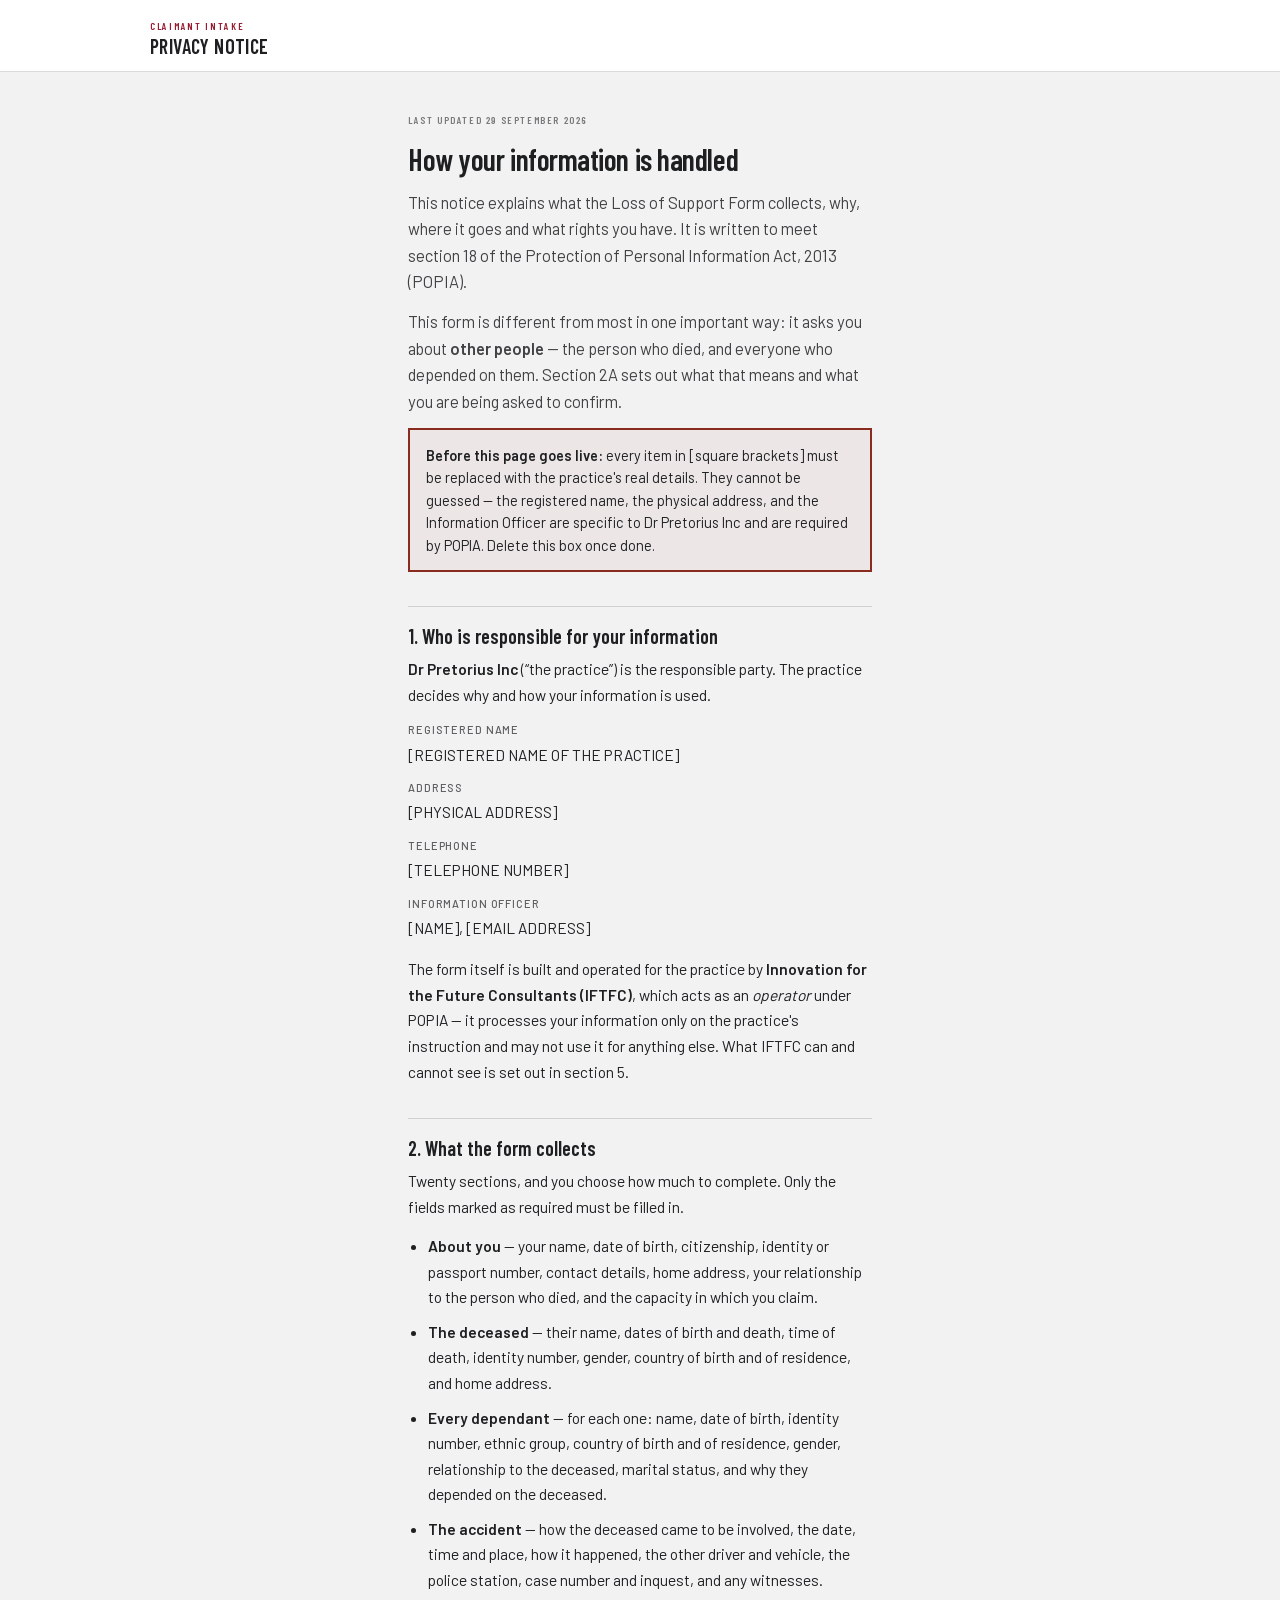
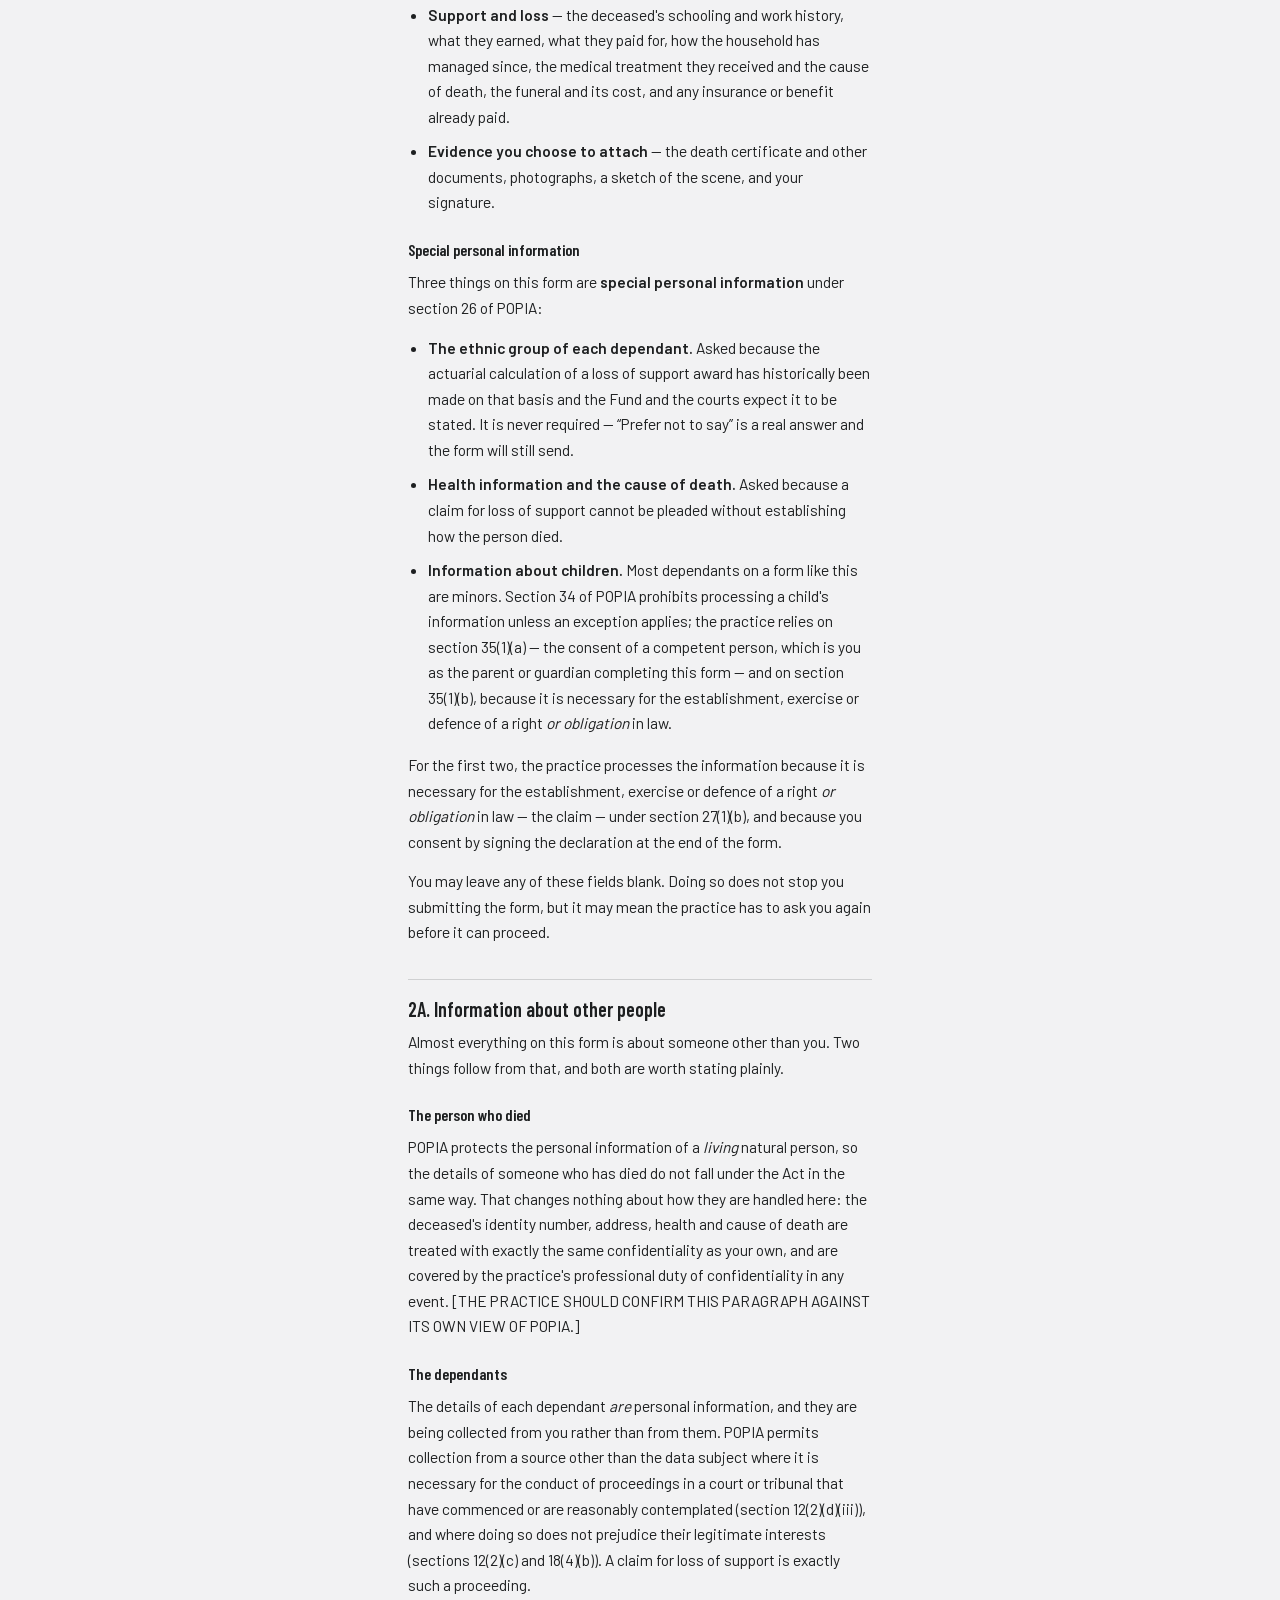
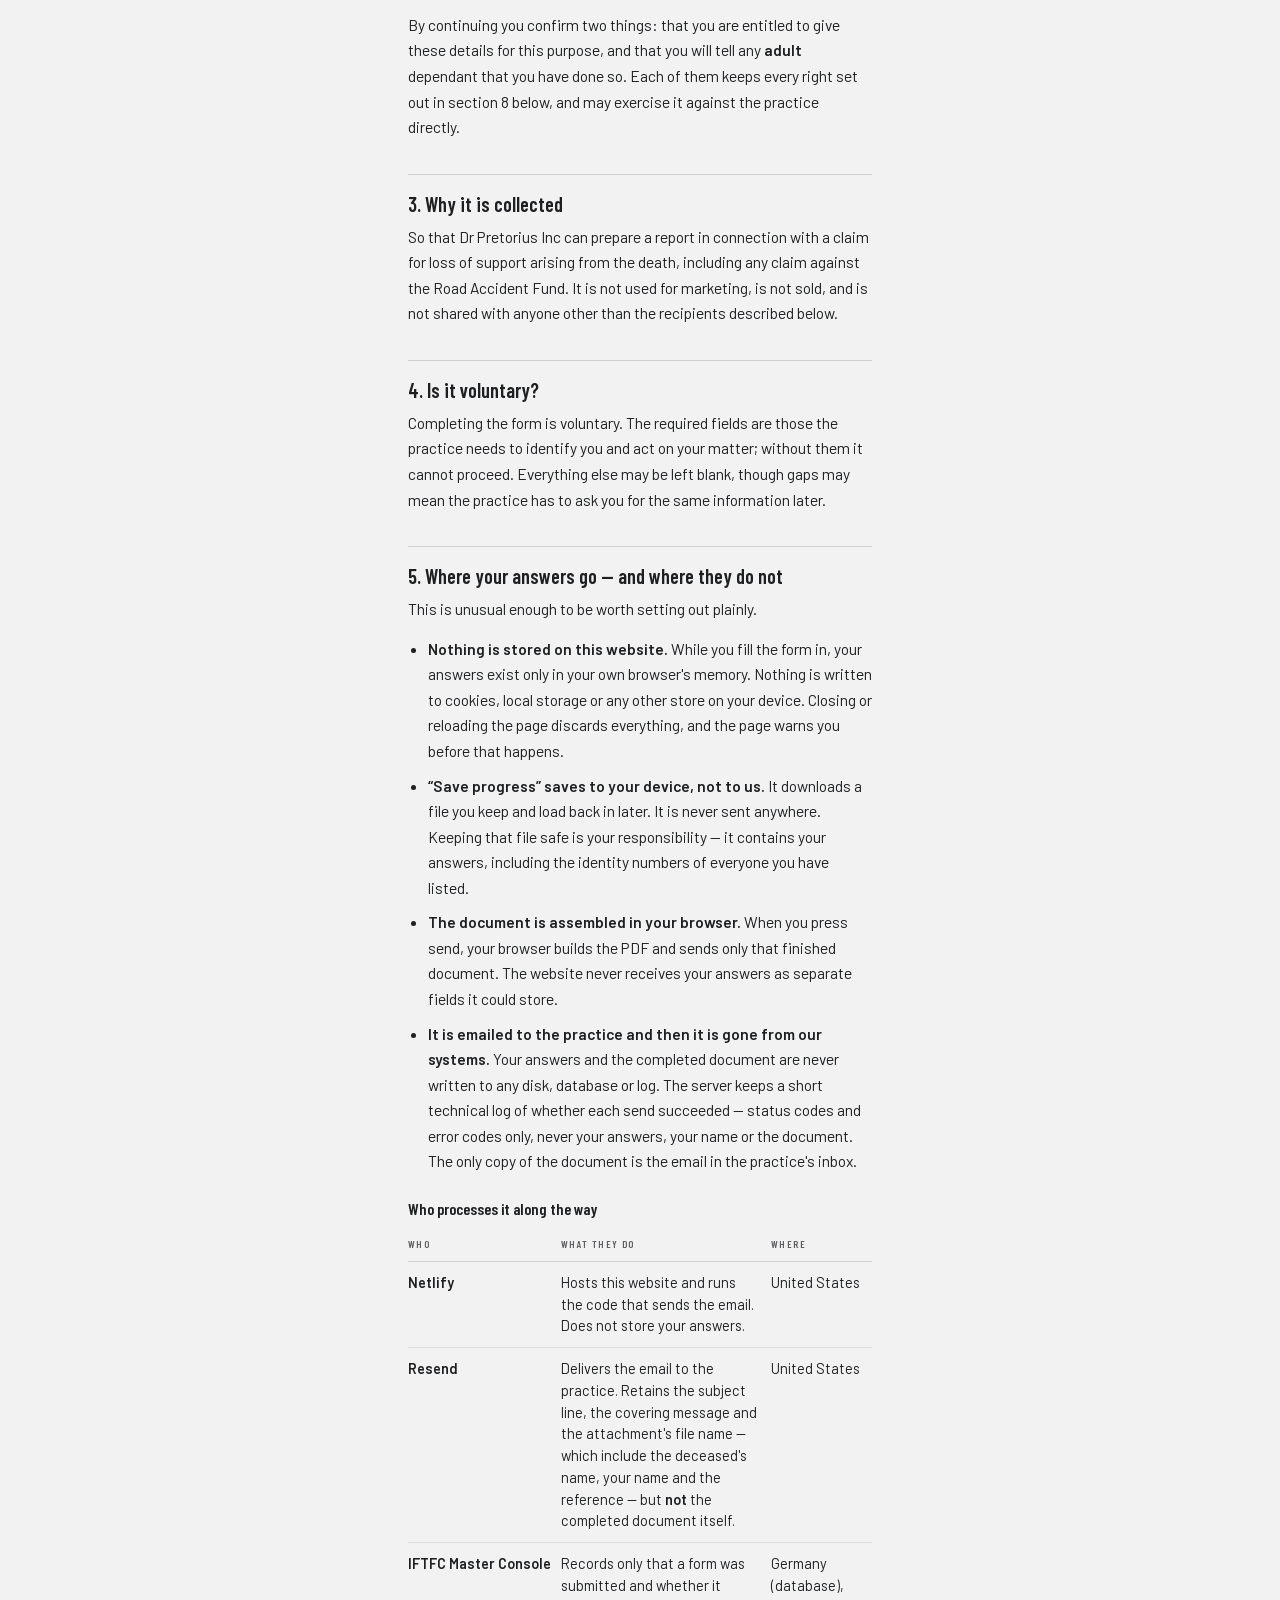
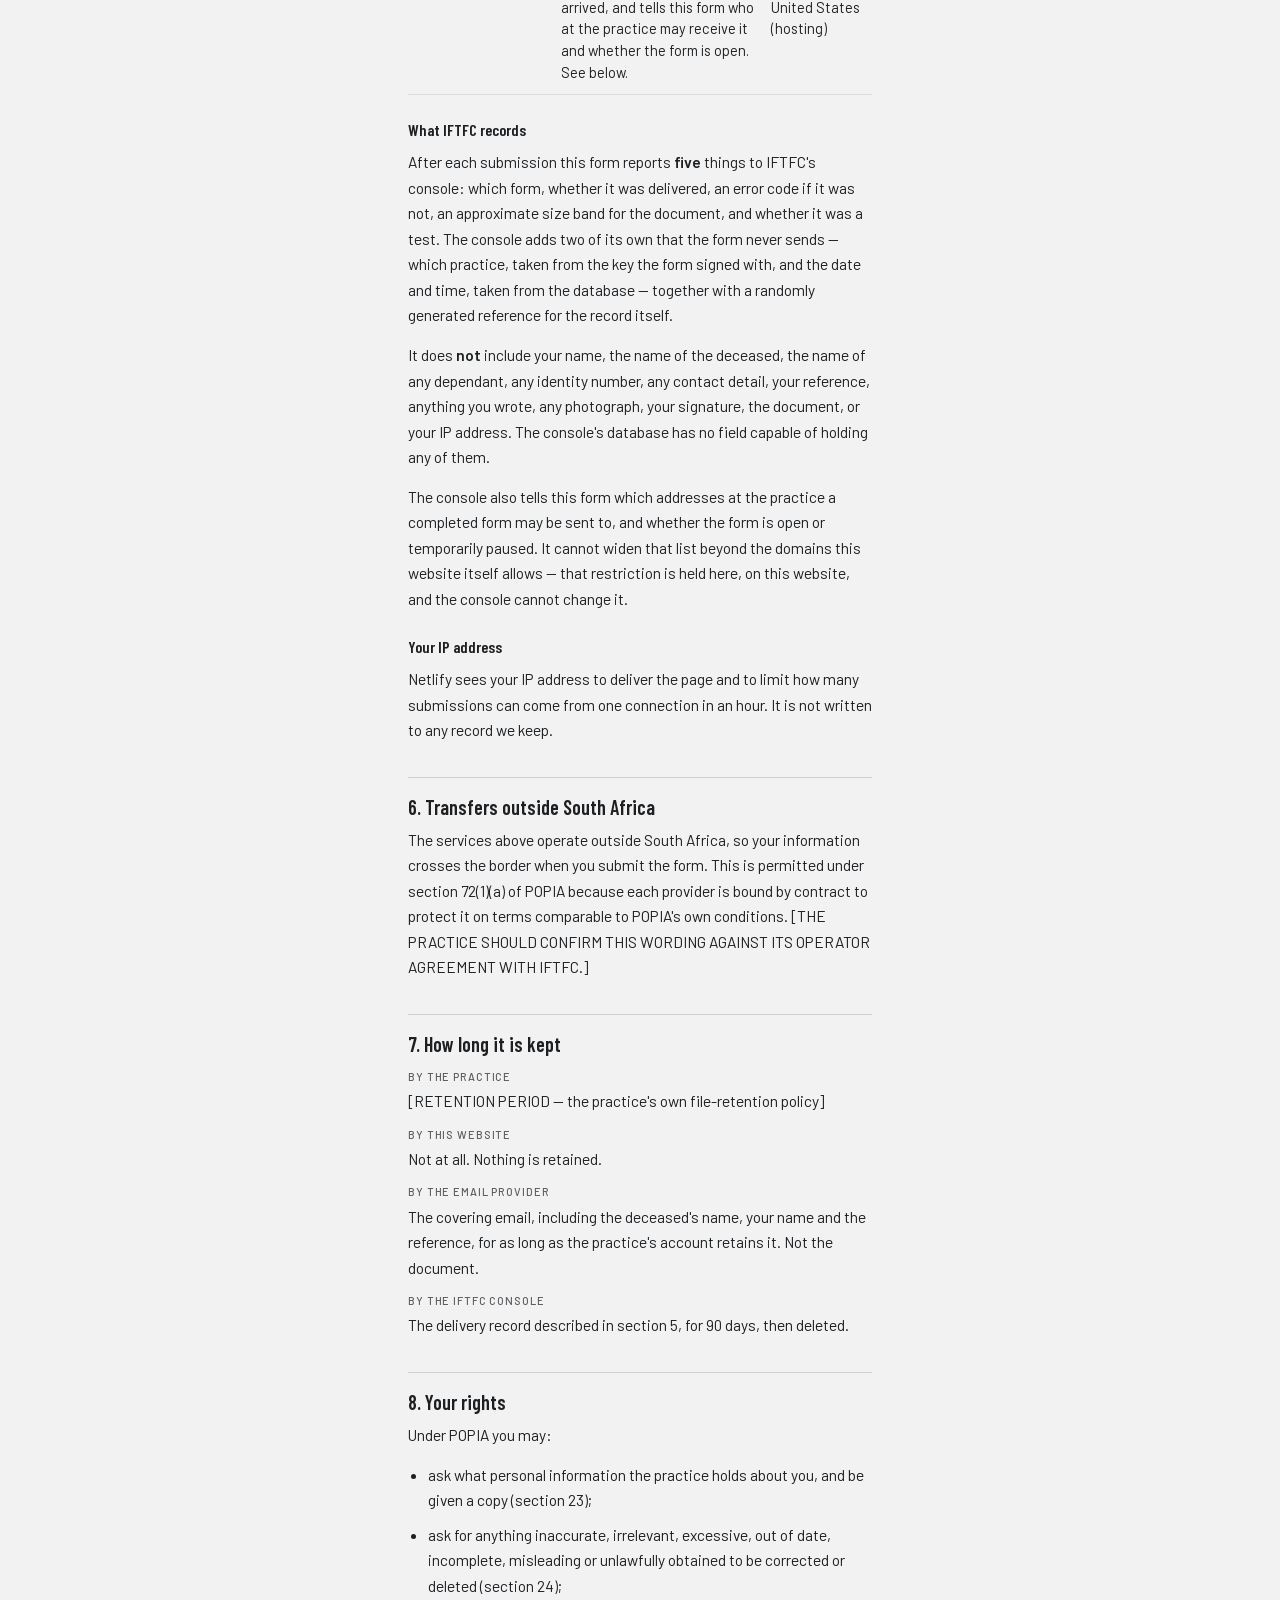
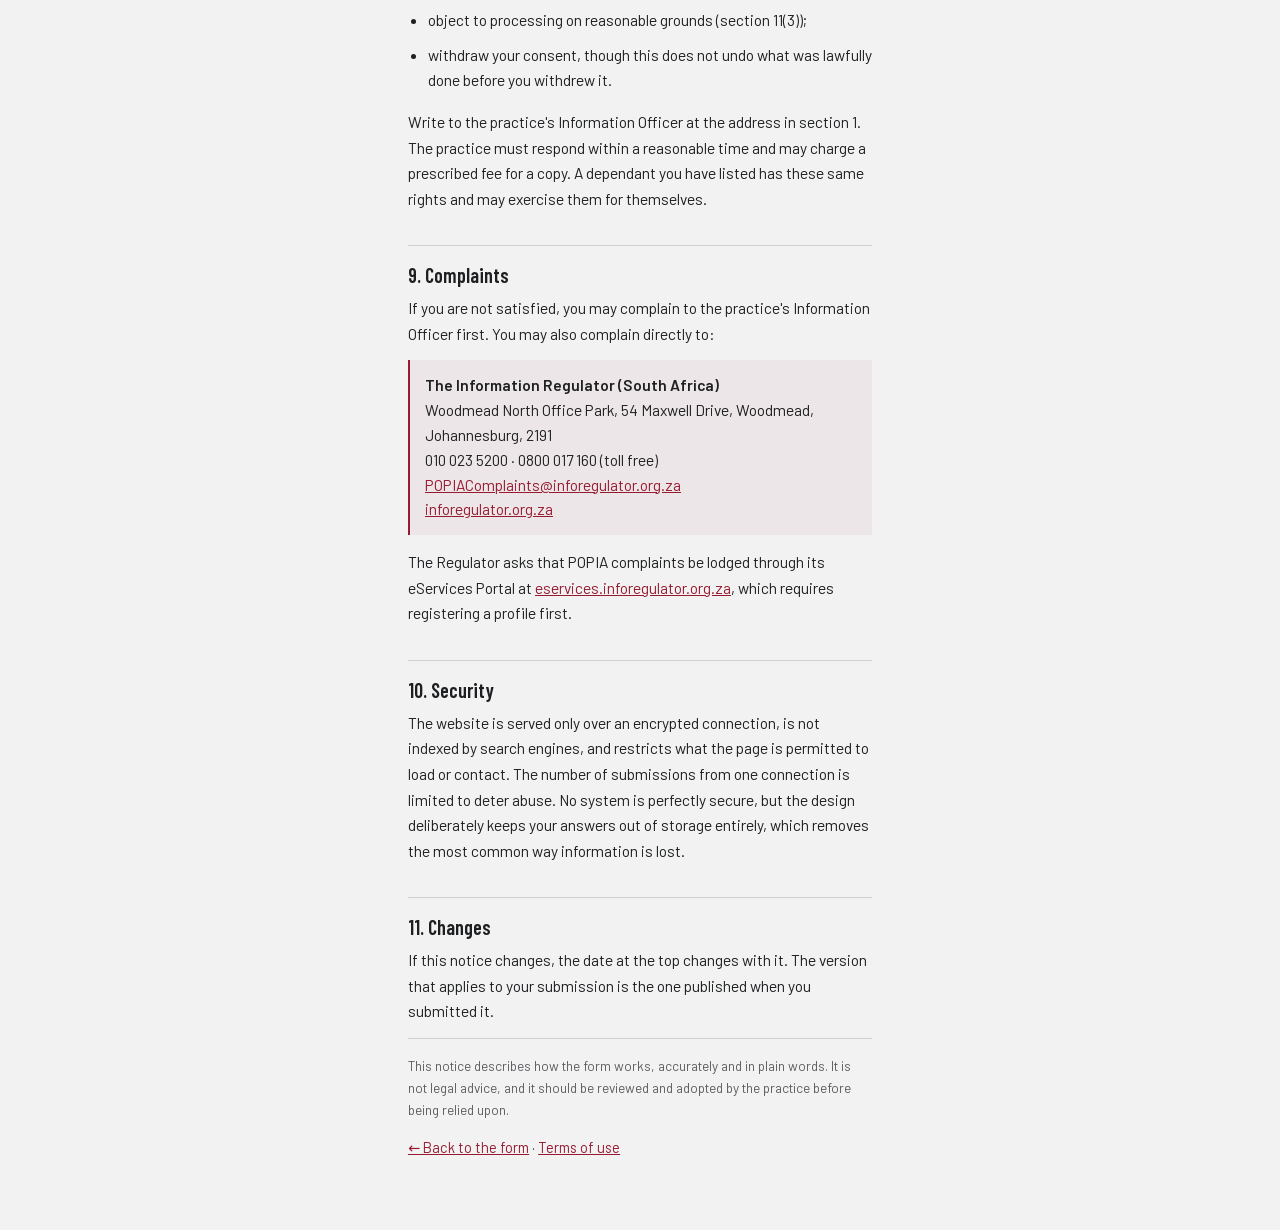
==== commit f544d69b: "Say what the console actually does, now that it chooses recipients The processor table described the" ====
--- a/public/privacy.html
+++ b/public/privacy.html
@@ -199,7 +199,7 @@
       <tbody>
         <tr><td>Netlify</td><td>Hosts this website and runs the code that sends the email. Does not store your answers.</td><td>United States</td></tr>
         <tr><td>Resend</td><td>Delivers the email to the practice. Retains the subject line, the covering message and the attachment's file name — which include the deceased's name, your name and the reference — but <strong>not</strong> the completed document itself.</td><td>United States</td></tr>
-        <tr><td>IFTFC Master Console</td><td>Records only that a form was submitted and whether it arrived. See below.</td><td>Germany (database), United States (hosting)</td></tr>
+        <tr><td>IFTFC Master Console</td><td>Records only that a form was submitted and whether it arrived, and tells this form who at the practice may receive it and whether the form is open. See below.</td><td>Germany (database), United States (hosting)</td></tr>
       </tbody>
     </table>
 
@@ -214,6 +214,11 @@
       any dependant, any identity number, any contact detail, your reference, anything you
       wrote, any photograph, your signature, the document, or your IP address. The console's database has no field capable of holding
       any of them.</p>
+
+    <p>The console also tells this form which addresses at the practice a completed form may
+      be sent to, and whether the form is open or temporarily paused. It cannot widen that
+      list beyond the domains this website itself allows — that restriction is held here, on
+      this website, and the console cannot change it.</p>
 
     <h3>Your IP address</h3>
     <p>Netlify sees your IP address to deliver the page and to limit how many submissions can
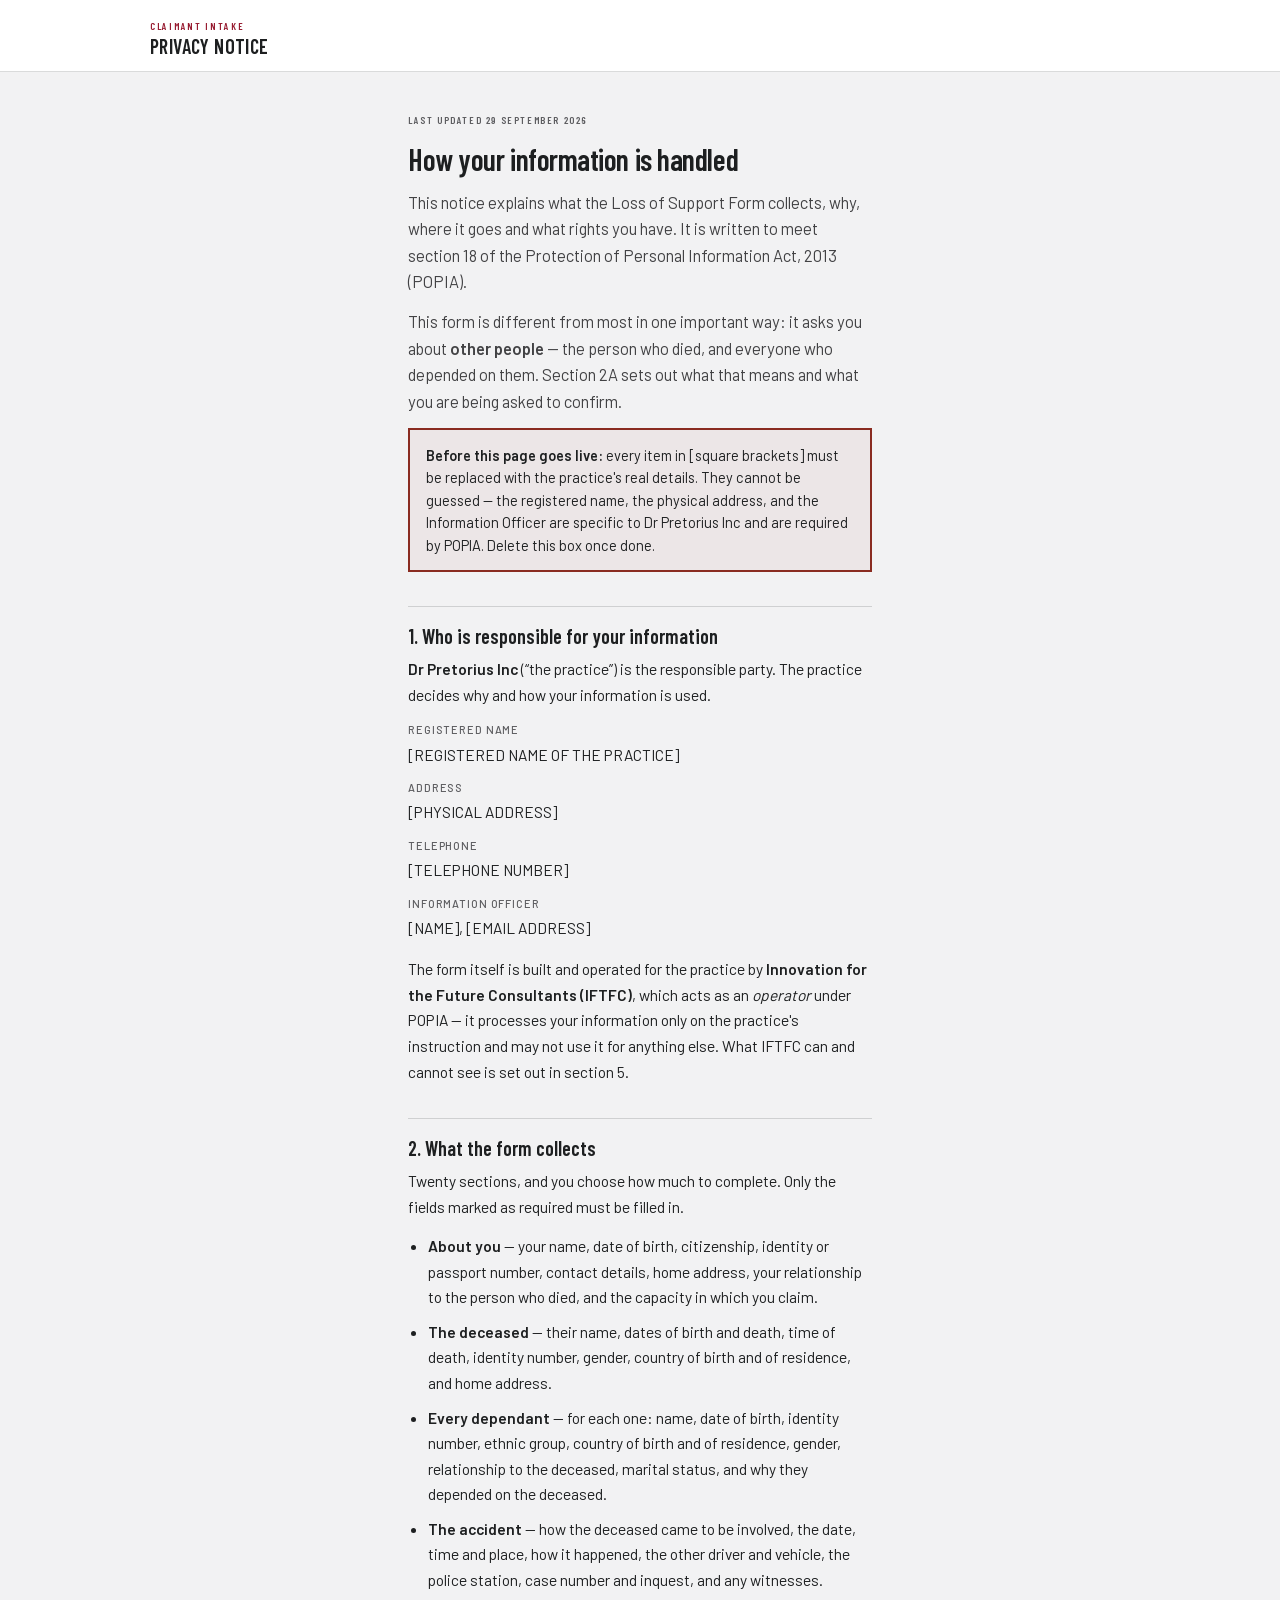
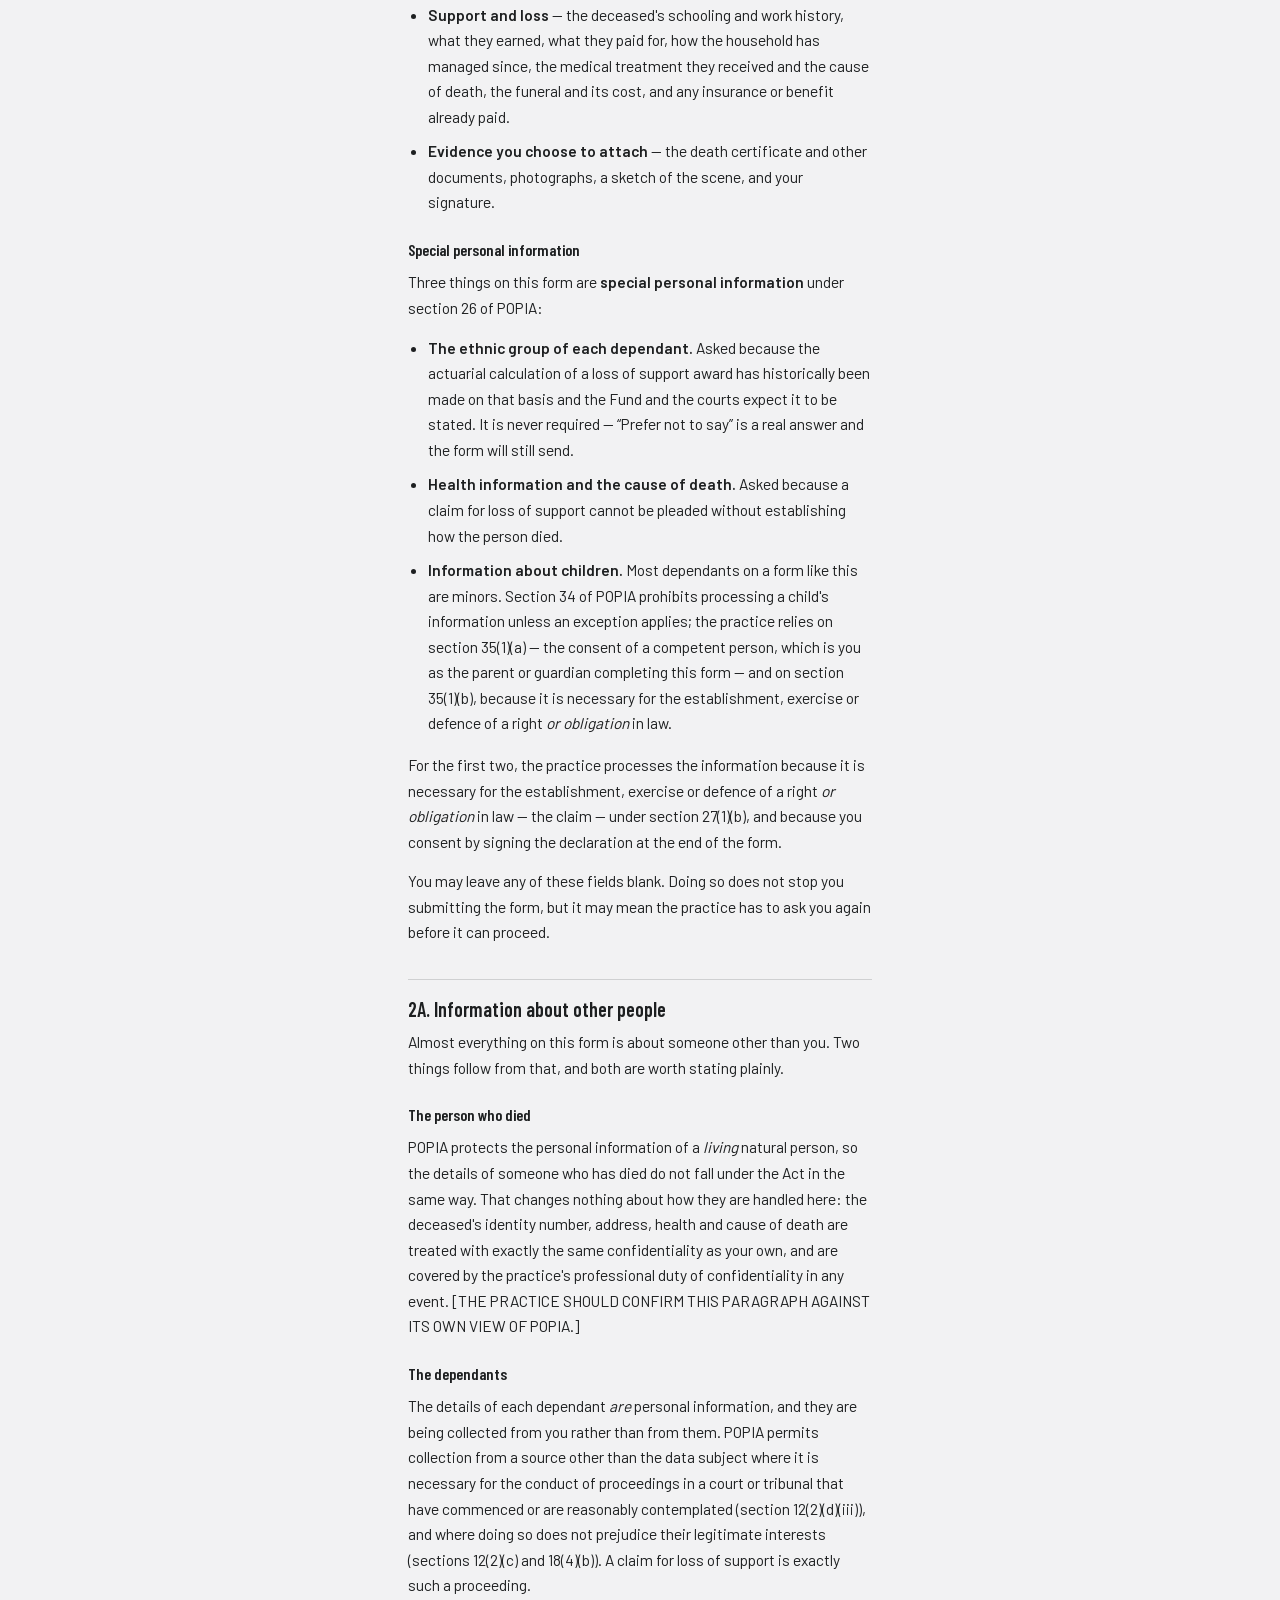
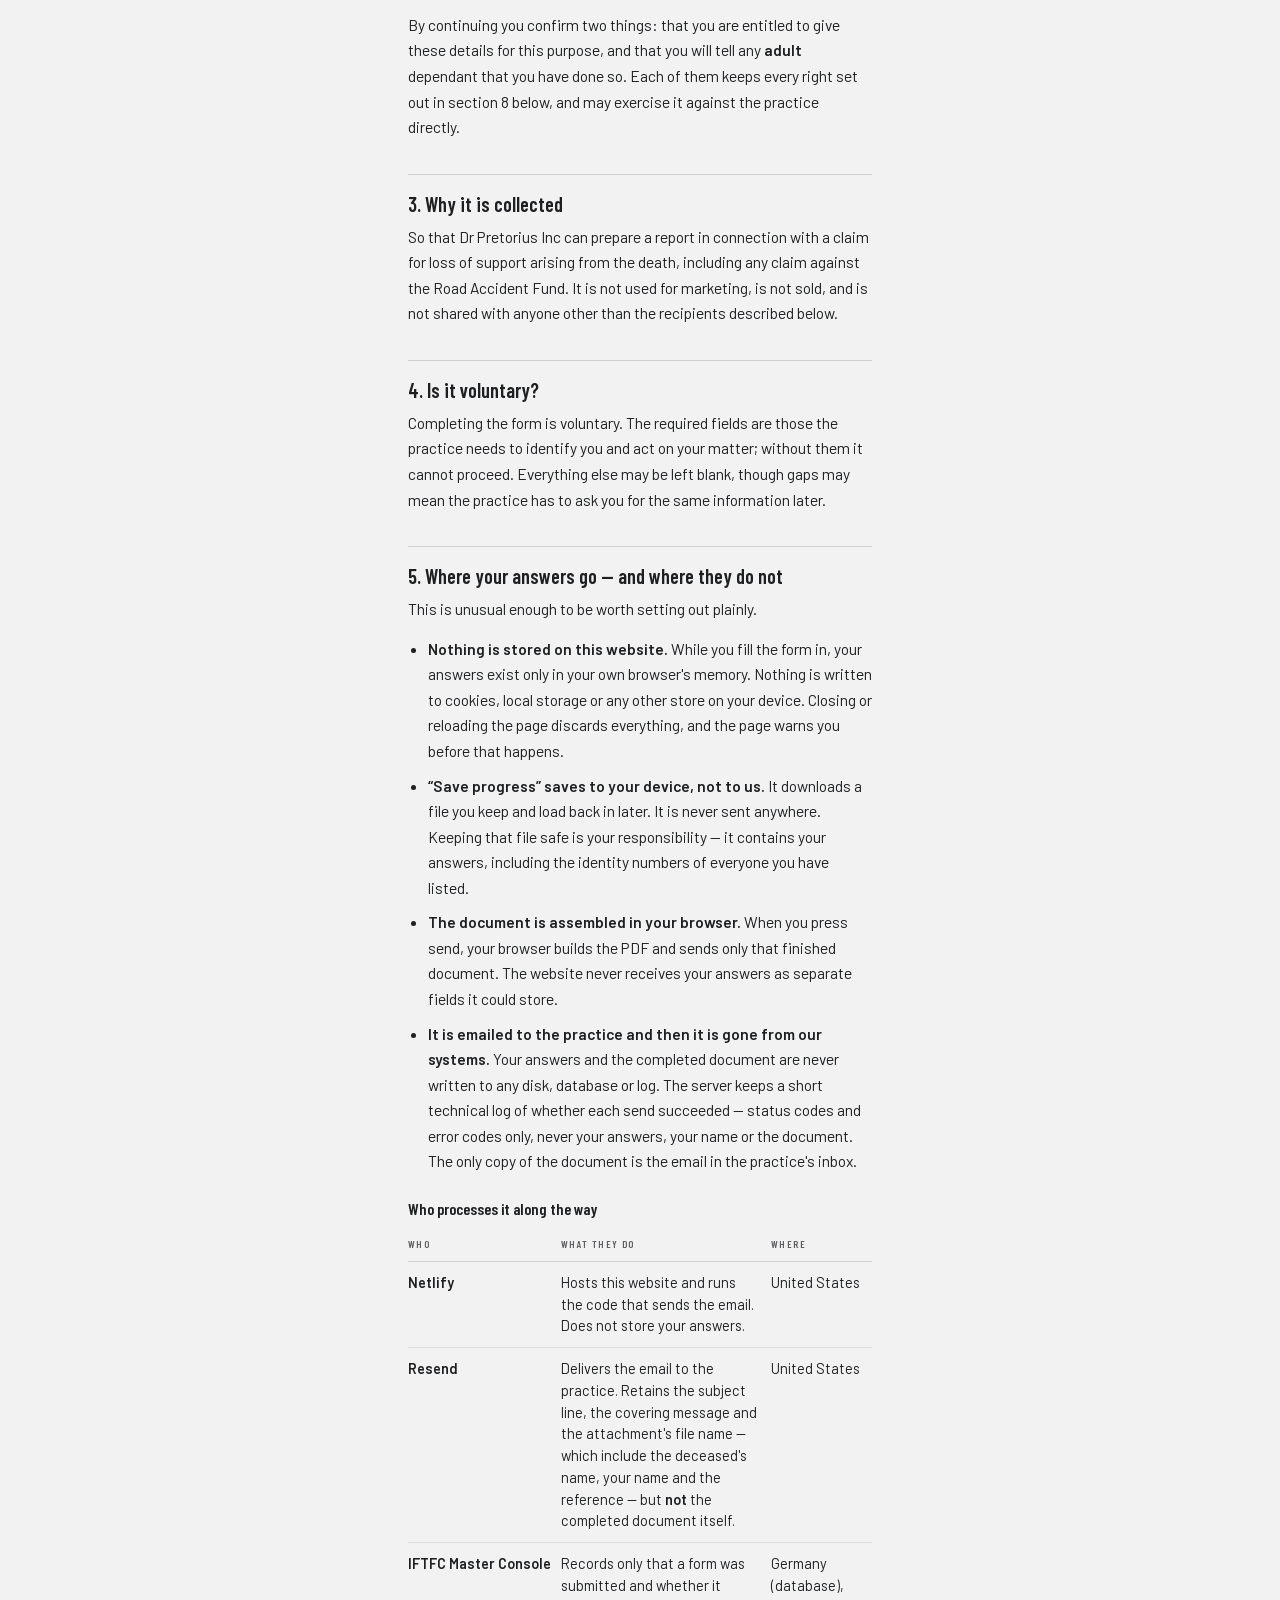
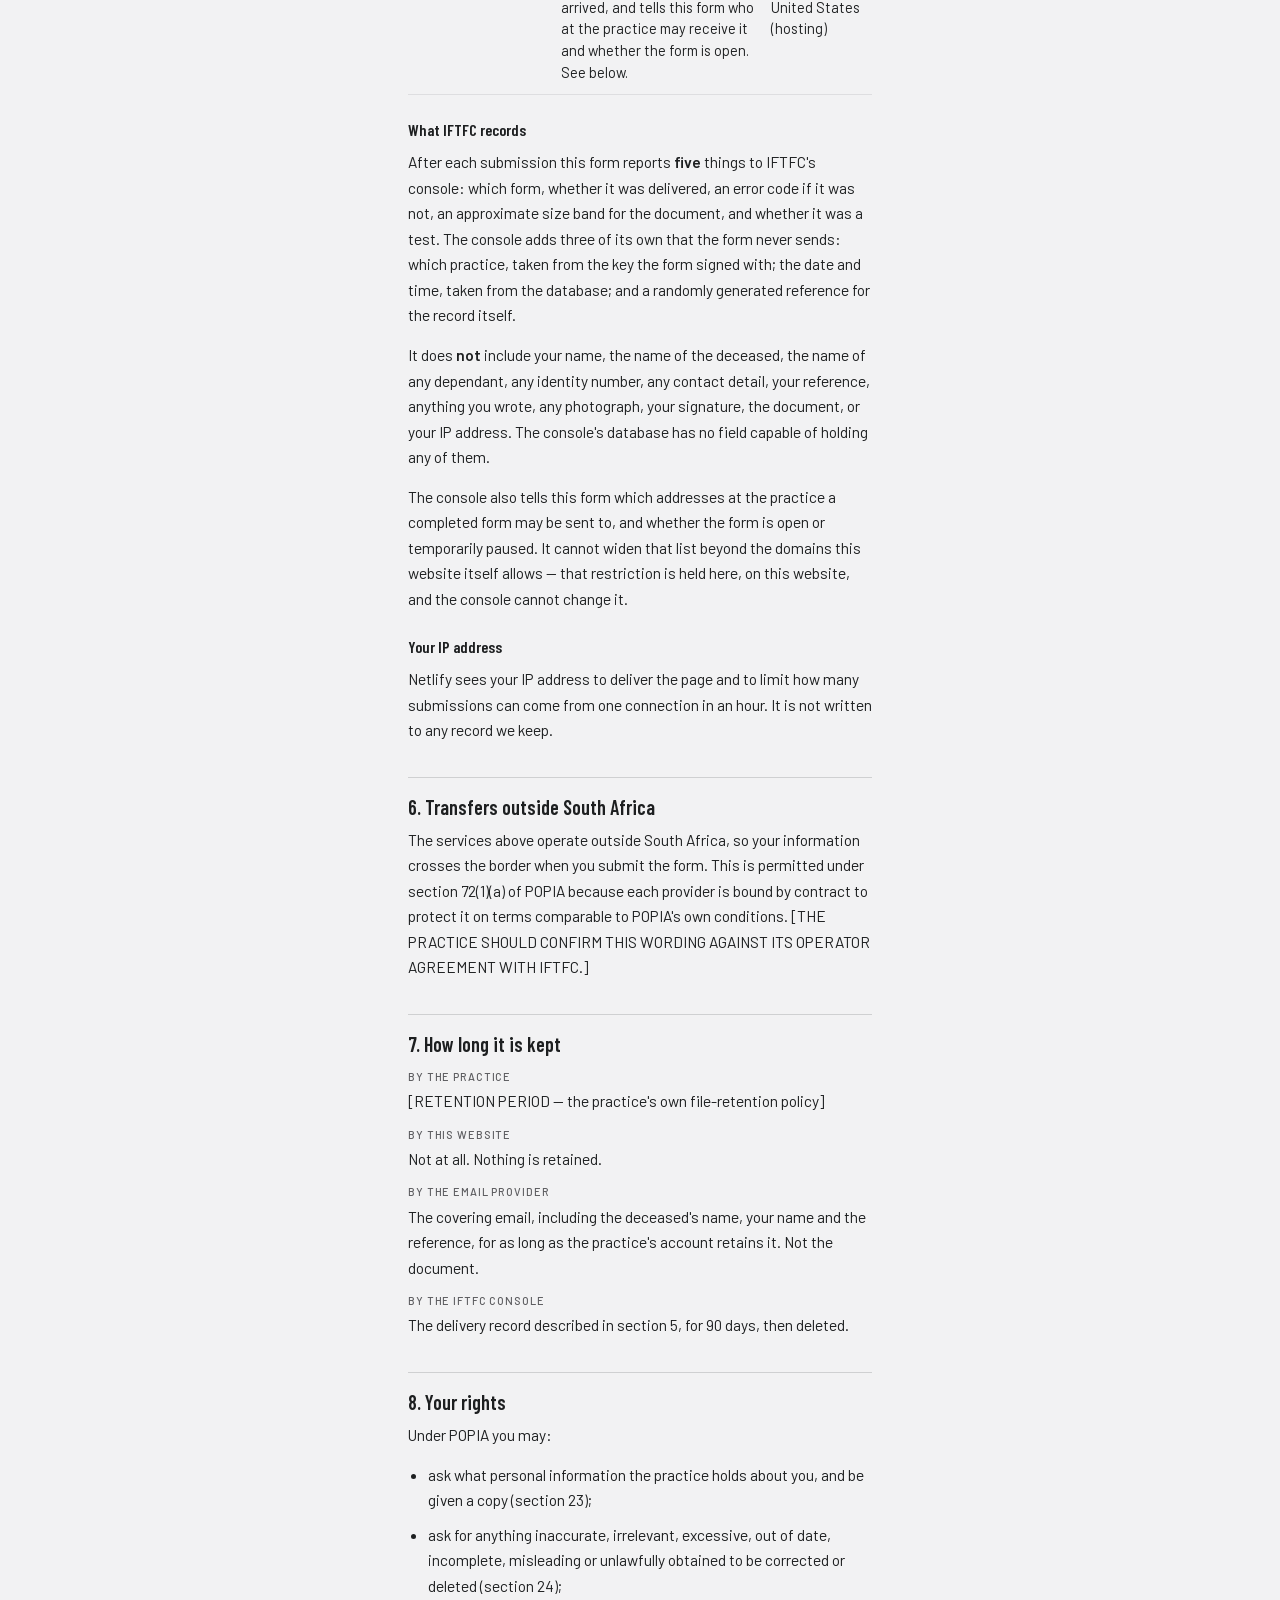
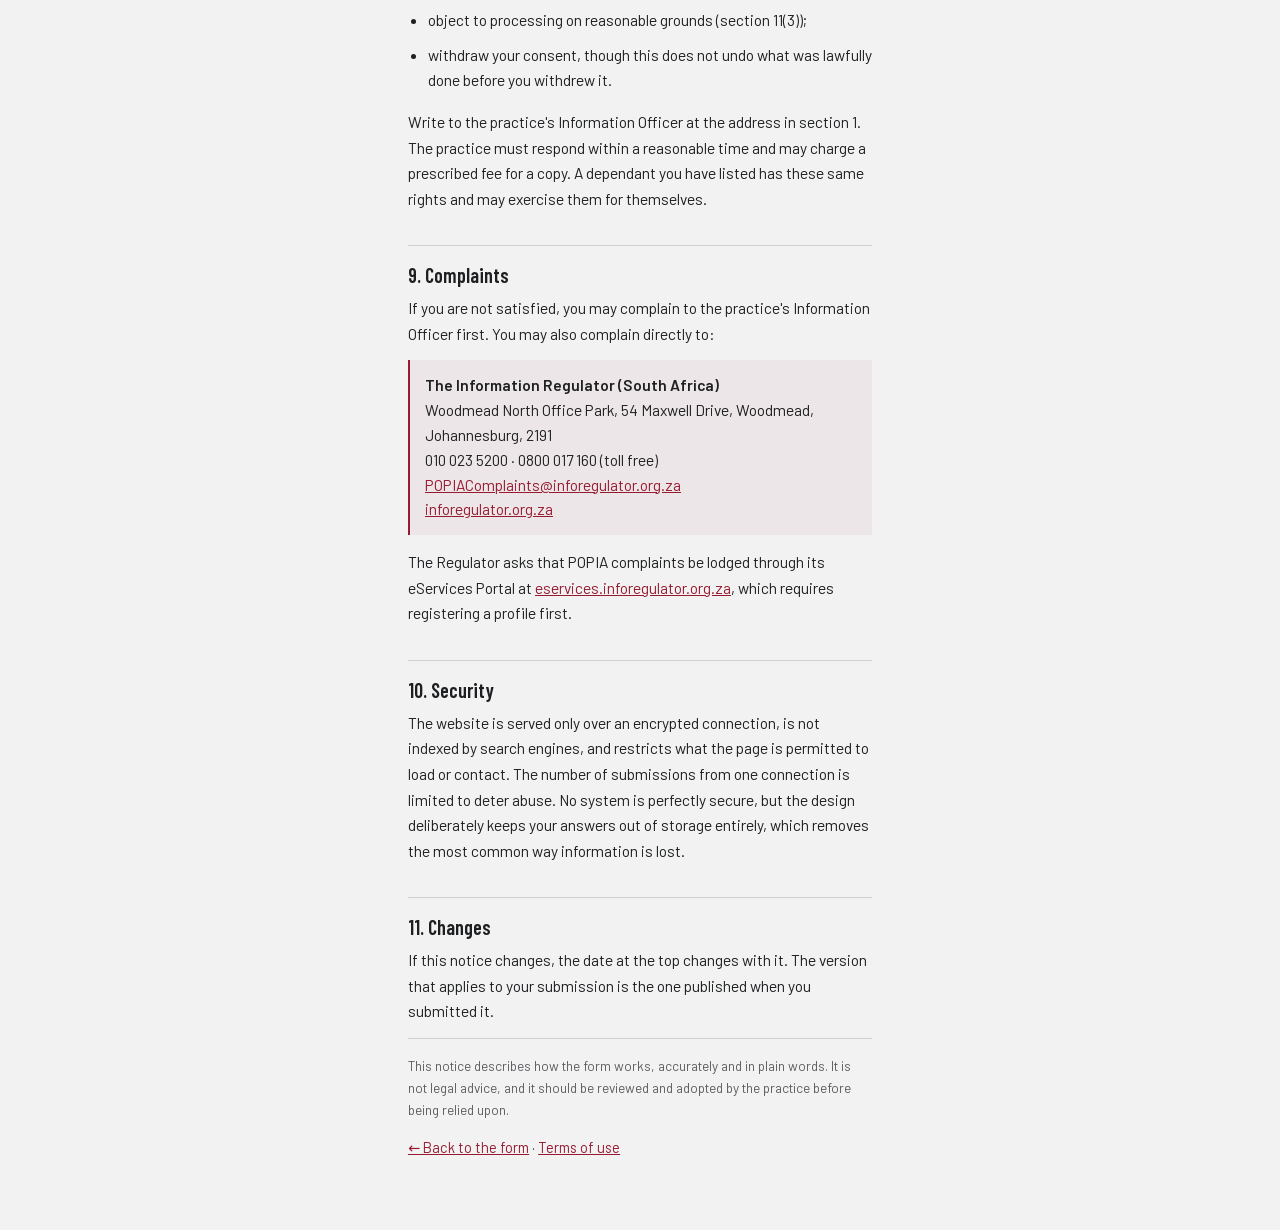
==== commit e887a5ea: "The console adds three values, not two (ROGER-all-019) All four form apps said the console adds "two" ====
--- a/public/privacy.html
+++ b/public/privacy.html
@@ -206,9 +206,9 @@
     <h3>What IFTFC records</h3>
     <p>After each submission this form reports <strong>five</strong> things to IFTFC's
       console: which form, whether it was delivered, an error code if it was not, an
-      approximate size band for the document, and whether it was a test. The console adds two
-      of its own that the form never sends — which practice, taken from the key the form
-      signed with, and the date and time, taken from the database — together with a randomly
+      approximate size band for the document, and whether it was a test. The console adds three
+      of its own that the form never sends: which practice, taken from the key the form
+      signed with; the date and time, taken from the database; and a randomly
       generated reference for the record itself.</p>
     <p>It does <strong>not</strong> include your name, the name of the deceased, the name of
       any dependant, any identity number, any contact detail, your reference, anything you
--- a/public/styles.css
+++ b/public/styles.css
@@ -479,15 +479,21 @@
 .action-inner .btn[hidden] { display: none; }
 
 /* ── Demo button (development only) ─────────────────────────────────────── */
+/* NINA-CALL-06. Deliberately OUT of the form's colour family: muted, hairline
+   outline, no fill, one size smaller — the not-for-you register rather than a
+   button. It must stay legible (Laura checks the contrast); it must simply not
+   look like one of the claimant's own controls. */
 .demo-dock {
   position: fixed; right: 0; top: 42%; z-index: 40;
   transform: translateY(-50%) rotate(180deg); writing-mode: vertical-rl;
-  background: var(--color-accent-800); color: var(--color-paper);
-  border: 0; padding: 14px 8px; cursor: pointer;
-  font-family: var(--font-heading); font-weight: 600; font-size: 12px;
-  letter-spacing: 0.12em; text-transform: uppercase;
-}
-.demo-dock:hover { background: var(--color-accent); }
+  background: transparent; color: var(--color-neutral-700);
+  border: 1px solid var(--color-neutral-400); border-right: 0;
+  padding: 12px 6px; cursor: pointer;
+  font-family: var(--font-heading); font-weight: 600; font-size: 11px;
+  letter-spacing: 0.1em; text-transform: uppercase;
+}
+.demo-dock:hover { background: var(--color-neutral-100); color: var(--color-ink); }
+.demo-dock:focus-visible { outline: 2px solid var(--color-accent); outline-offset: 2px; }
 .demo-dock[hidden] { display: none; }
 
 /* On a phone the dock lies across the right-hand edge, exactly where the
@@ -827,3 +833,22 @@
 .notice-rescue { margin-top: 10px; padding-top: 10px; border-top: 1px solid var(--color-warn-line); }
 .notice-rescue[hidden] { display: none; }
 .notice-rescue .notice-body { margin-bottom: 10px; }
+
+/* NINA-CALL-08. Shown inside the signature pad when the minimum-ink test
+   refuses a mark. It used to refuse in silence, so a dot looked accepted. */
+.draw-too-small {
+  position: absolute; left: 0; right: 0; bottom: 0;
+  background: var(--color-paper); border-top: 1px solid var(--color-warn, #b45309);
+  color: var(--color-warn, #b45309);
+  font-size: 12px; line-height: 1.4; padding: 7px 10px; text-align: center;
+}
+.draw-too-small[hidden] { display: none; }
+
+/* NINA-CALL-09. The restore banner. Reuses the notice shell; there was no
+   notice-ok class, so this defines the one the banner asks for. */
+.notice-ok {
+  display: flex; align-items: center; gap: 12px; flex-wrap: wrap;
+  border-left: 3px solid var(--color-accent); background: var(--color-neutral-100);
+  padding: 10px 14px; margin: 0 0 16px;
+}
+.notice-ok .notice-body { flex: 1 1 20ch; font-size: 13px; }
--- a/public/legal.css
+++ b/public/legal.css
@@ -35,7 +35,13 @@
 .legal-updated {
   font-family: var(--font-heading); font-weight: 600; font-size: 10px;
   letter-spacing: 0.16em; text-transform: uppercase;
-  color: var(--color-neutral-600); margin: 0 0 4px;
+  /* LAURA-drplos-003. Was --color-neutral-600 (#7a7a7d) on #f2f2f3 = 3.82:1.
+     At 10px this is not "large text" by any definition, so WCAG AA wants 4.5:1.
+     --color-neutral-700 (#5d5d60) gives 5.87:1 — the next step up, so the
+     smallest visual change that actually passes. This line carries the "Last
+     updated" date, which section 11 of the terms makes load-bearing: it is how
+     a claimant knows which version applied to their submission. */
+  color: var(--color-neutral-700); margin: 0 0 4px;
 }
 .legal-lede {
   font-size: 16.5px; line-height: 1.6; color: var(--color-neutral-800);
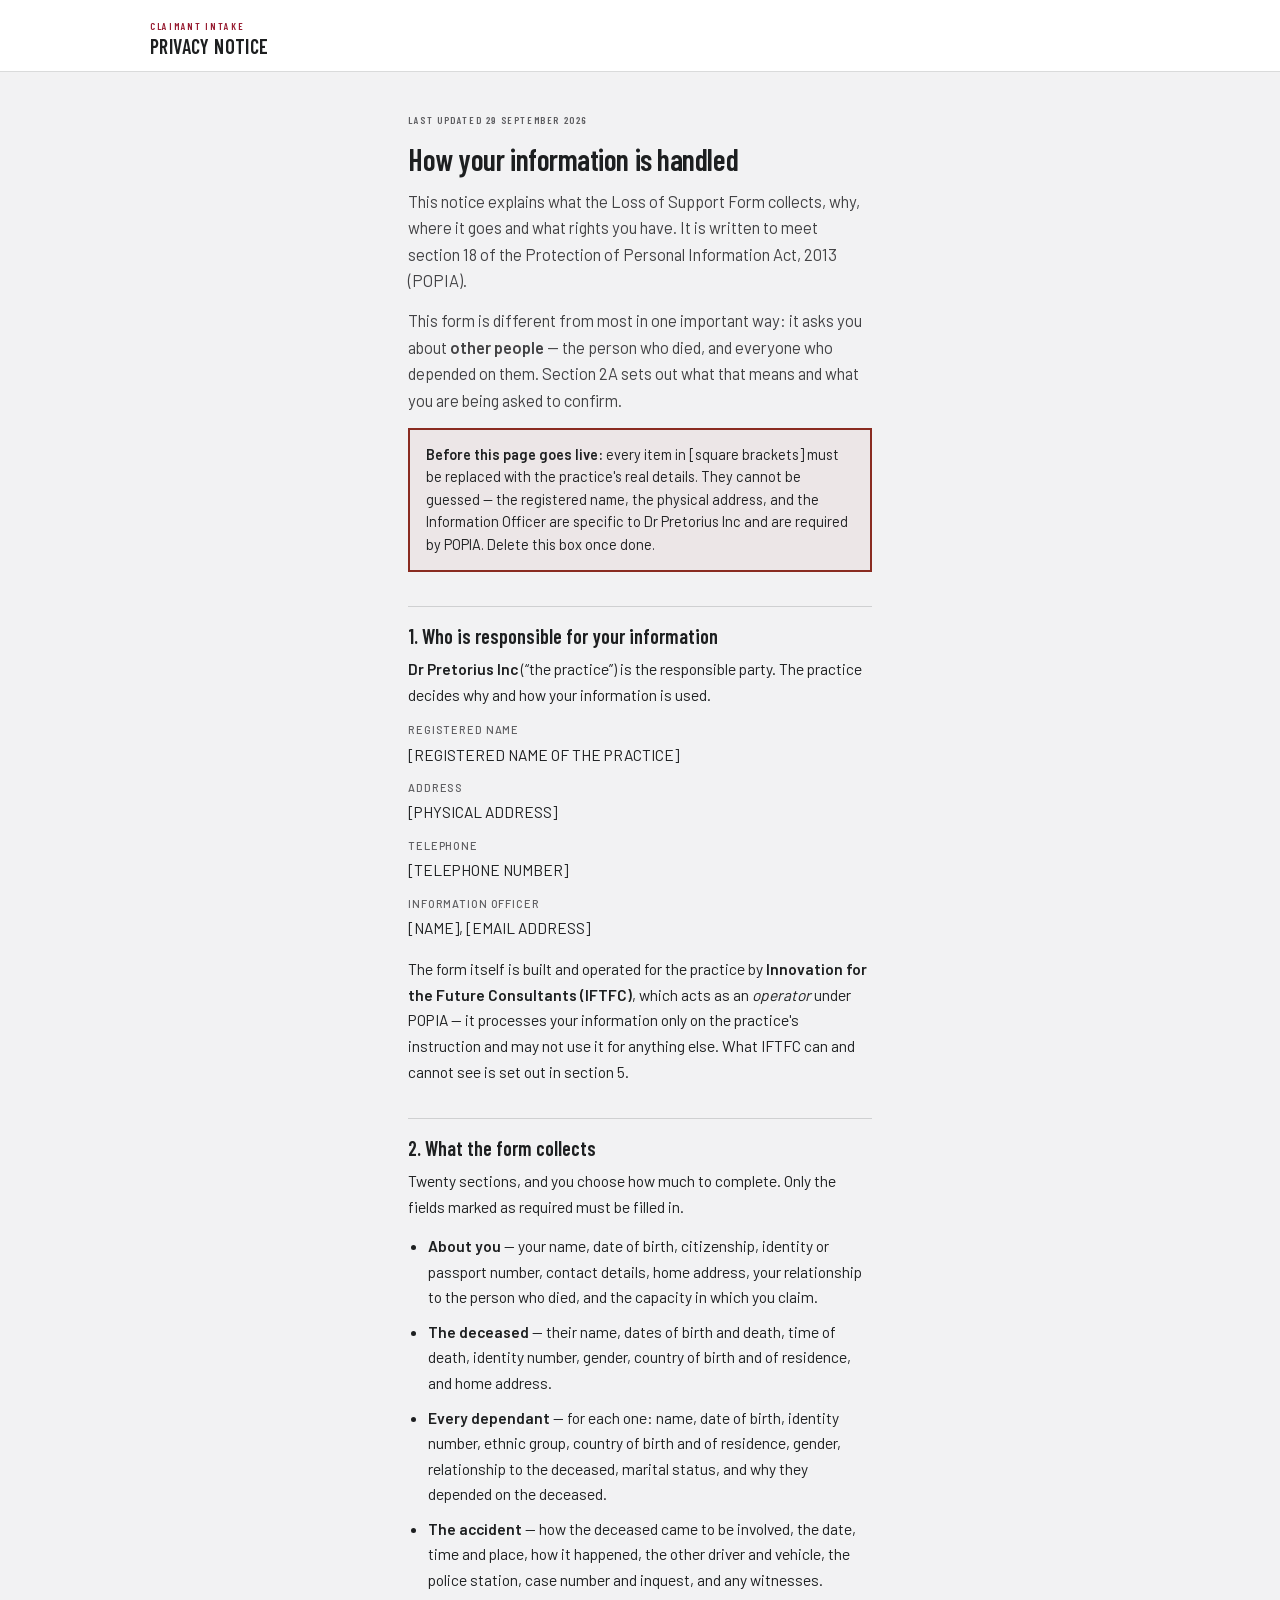
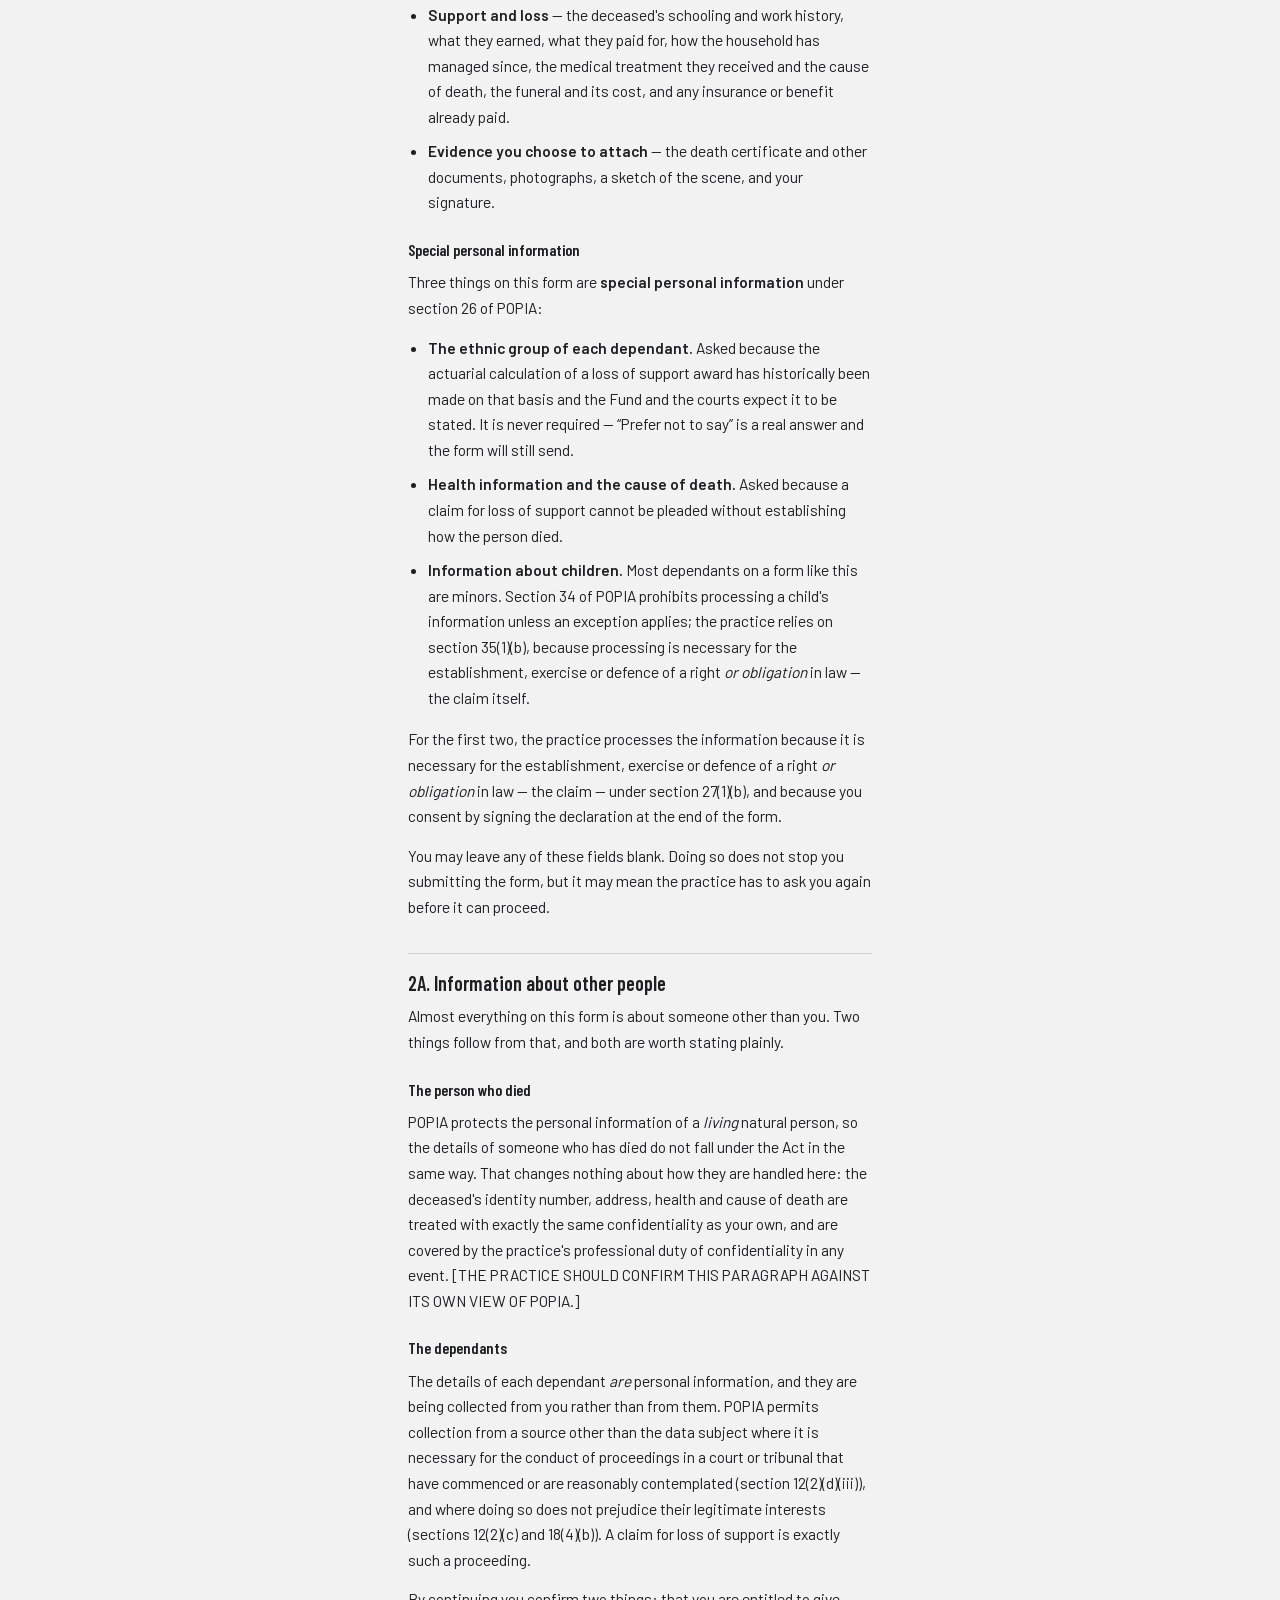
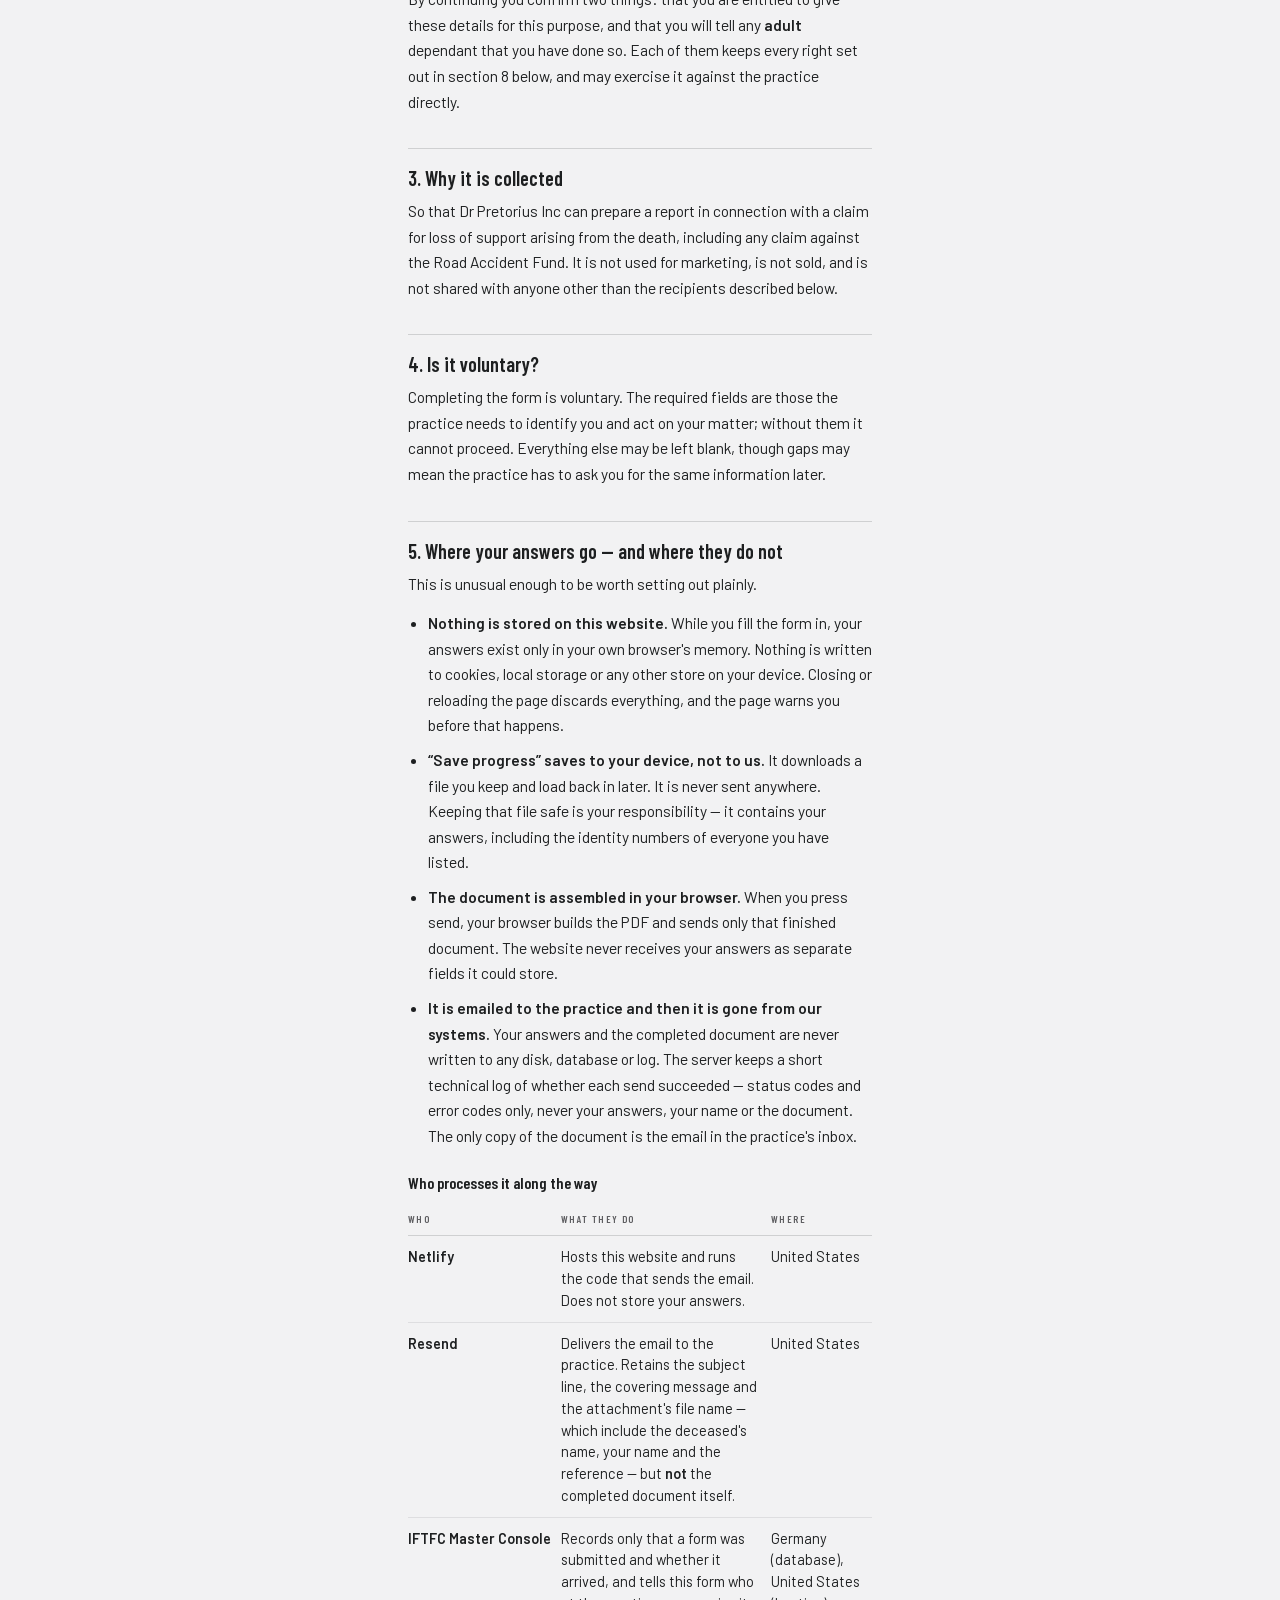
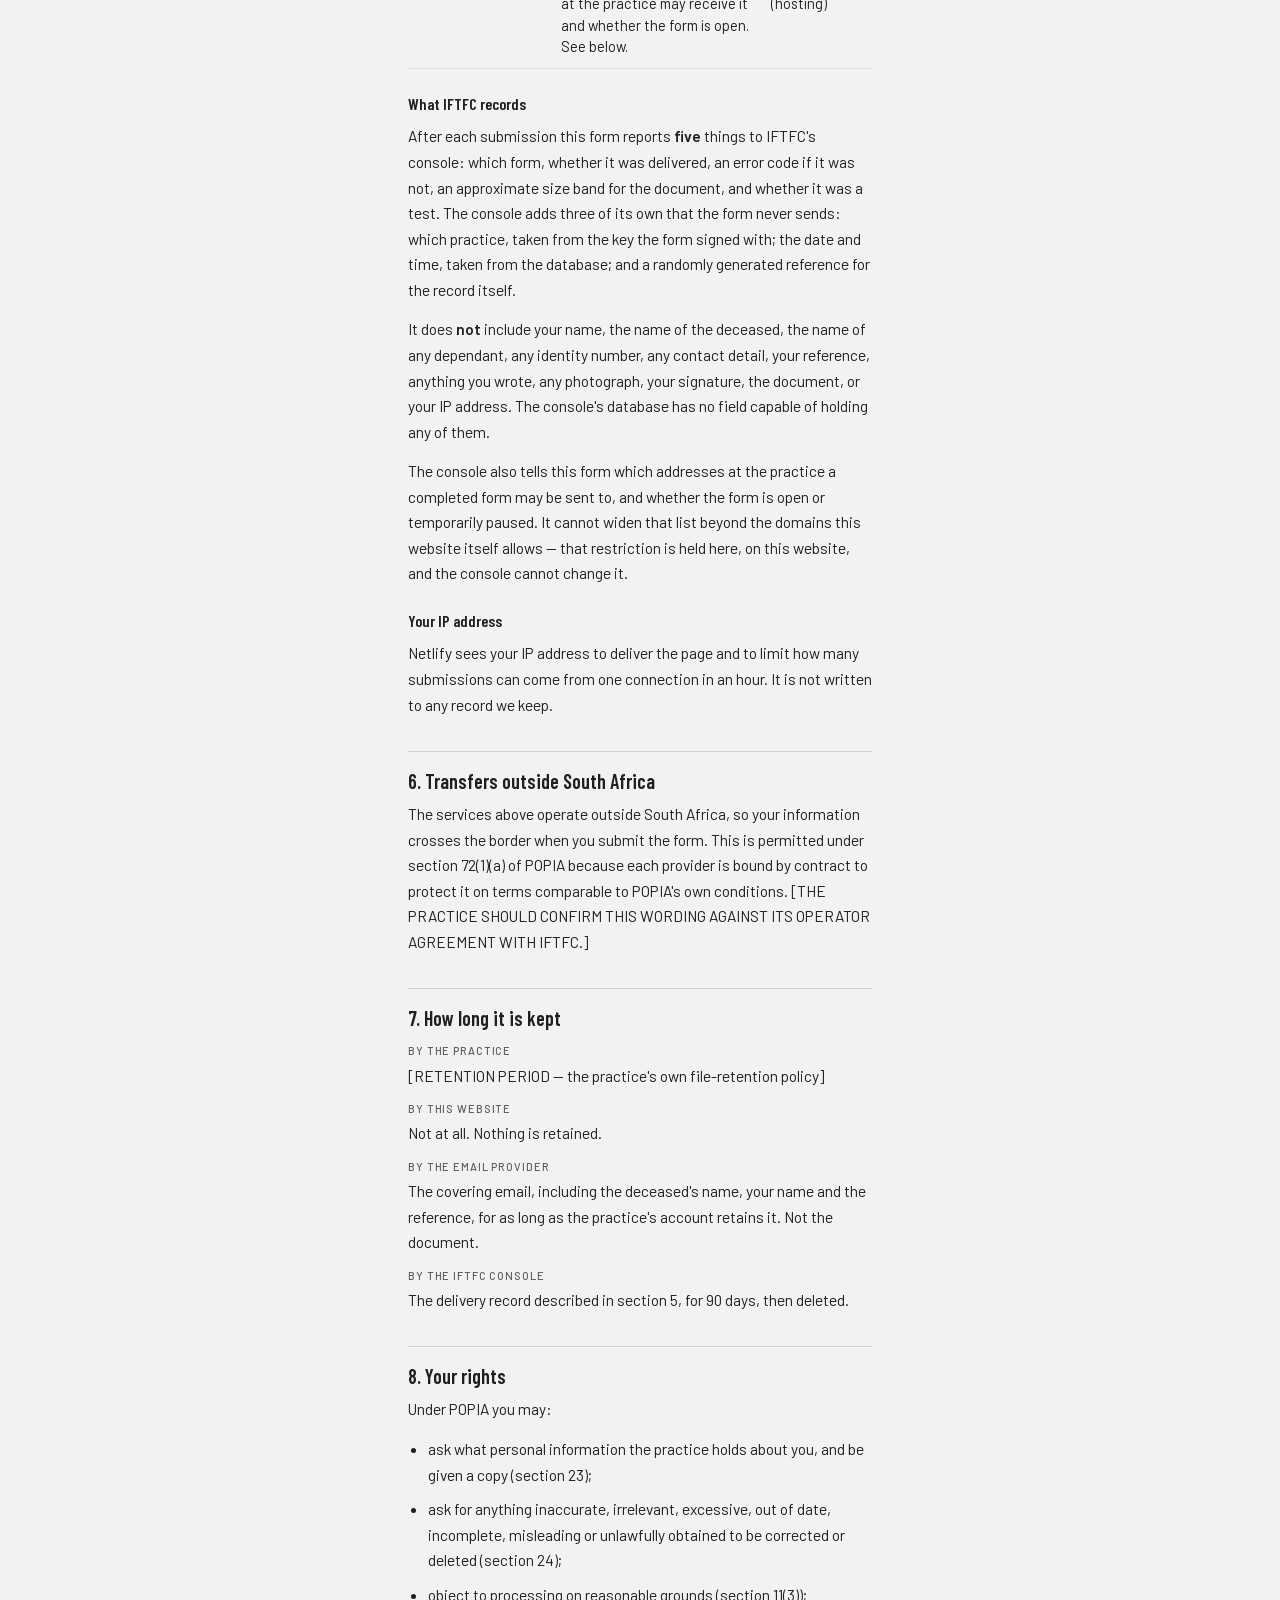
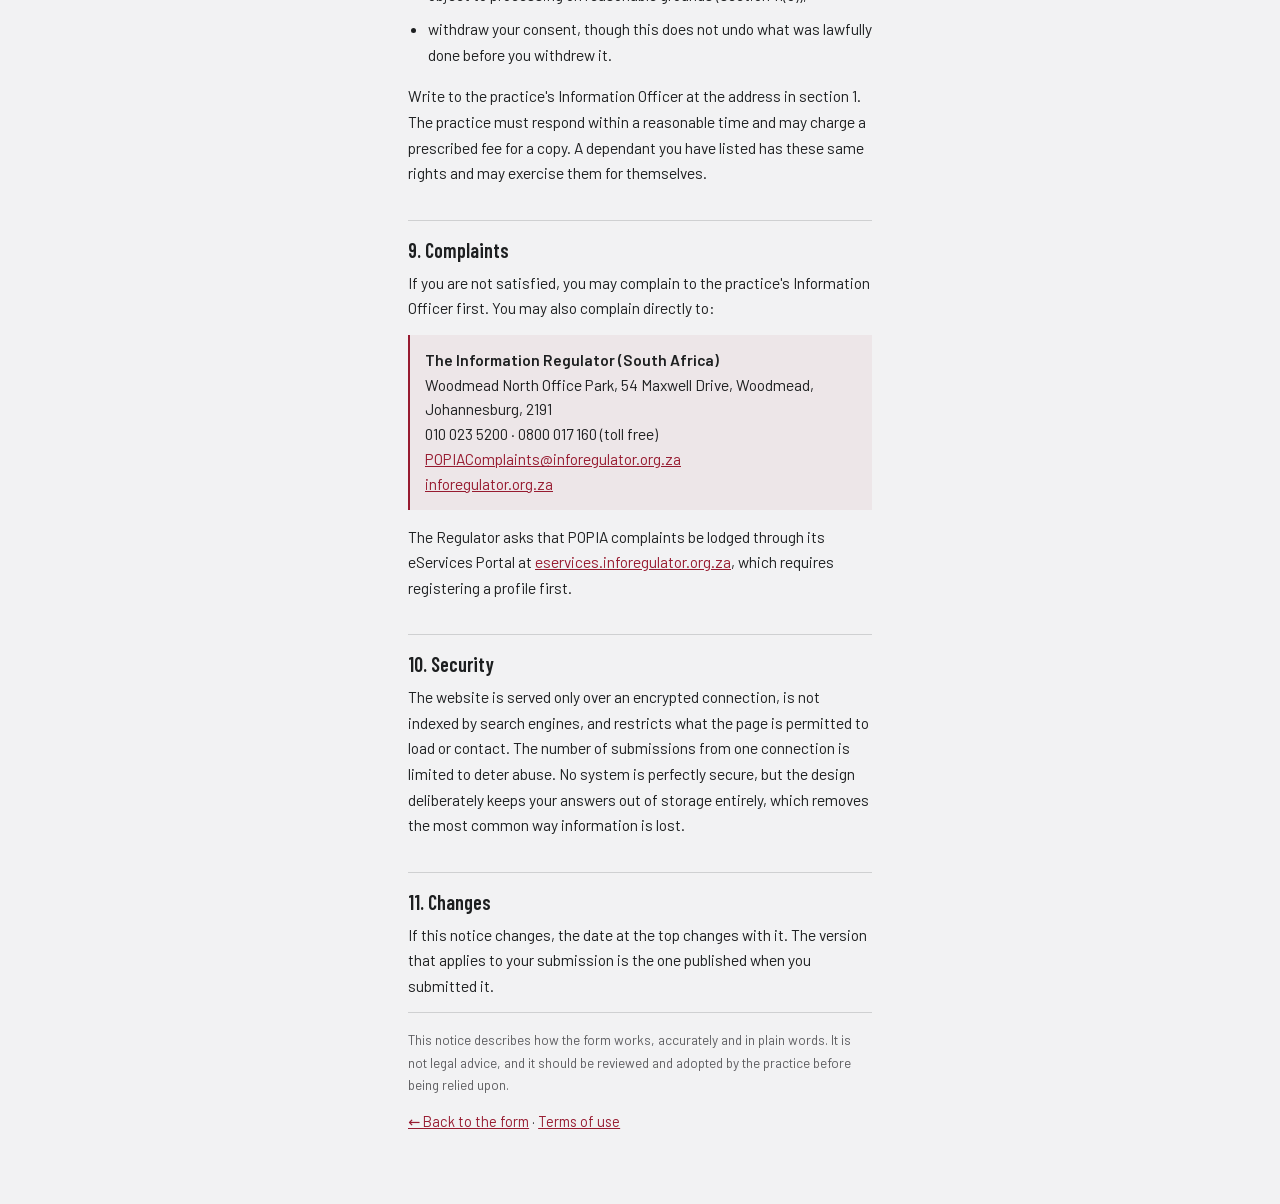
==== commit ec99abde: "Text scales with the reader's setting, and a POPIA claim the form never established is gone LAURA-dr" ====
--- a/public/privacy.html
+++ b/public/privacy.html
@@ -48,6 +48,17 @@
          section 2A below turns on); s26; s27(1)(b); s34 (the prohibition on
          processing a child's information) and s35(1)(a)/(b) (the exceptions);
          s12(2)(c), s12(2)(d)(iii); s18(4)(b); s72(1)(a); s23; s24; s11(3).
+
+         A SECOND CORRECTION, 30 September 2026 (ROGER-drplos-002). This
+         paragraph used to add s35(1)(a) — "the consent of a competent person,
+         which is you as the parent or guardian completing this form". The form
+         never establishes that. It asks the claimant's relationship to the
+         DECEASED, not to each dependant, so a sibling, an executor or an
+         attorney completing it would have been making a claim the form had
+         never asked about. Richard's decision: rely on s35(1)(b) alone, which
+         the claim itself satisfies, rather than assert a relationship nobody
+         verified. Do not reinstate s35(1)(a) without also asking, per
+         dependant, who the submitter is to them.
 
          ONE WAS WRONG AND IS NOW CORRECTED. An earlier draft cited
          s12(2)(d)(i) for collecting a dependant's details from the claimant.
@@ -124,10 +135,9 @@
         for loss of support cannot be pleaded without establishing how the person died.</li>
       <li><strong>Information about children.</strong> Most dependants on a form like this are
         minors. Section 34 of POPIA prohibits processing a child's information unless an
-        exception applies; the practice relies on section 35(1)(a) — the consent of a competent
-        person, which is you as the parent or guardian completing this form — and on section
-        35(1)(b), because it is necessary for the establishment, exercise or defence of a
-        right <em>or obligation</em> in law.</li>
+        exception applies; the practice relies on section 35(1)(b), because processing is necessary
+        for the establishment, exercise or defence of a right <em>or obligation</em> in law —
+        the claim itself.</li>
     </ul>
     <p>For the first two, the practice processes the information because it is necessary for the
       establishment, exercise or defence of a right <em>or obligation</em> in law — the
--- a/public/styles.css
+++ b/public/styles.css
@@ -1,3 +1,18 @@
+/* LAURA-drplos-002 — text scales with the reader's own browser setting.
+   Every font-size below was a fixed pixel value, so a reader who had enlarged
+   the default text size in their browser saw no change at all. Page zoom still
+   worked, which is why this reads as minor until you remember who fills these
+   forms in: bereaved families and injured claimants, who are more likely than
+   most to have enlarged text already set and less likely to go looking for a
+   zoom control on a twenty-section form.
+   Richard's decision, 30 September 2026: fix it here, even though the same
+   px-only sizing was accepted as disproportionate on Bean Counter — that app
+   is read by people choosing a business, this one by people making a claim.
+   Only font-size was converted. Padding, margins and borders stay in px on
+   purpose: they are the frame, not the text, and converting them would move
+   layout without helping a reader. At a default 16px root these render byte
+   for byte as they did before; the difference appears only when someone has
+   asked for larger text, which is the entire point. */
 /* ============================================================================
    Dr Pretorius Inc — Loss of Support Form
    Built on the "Industry" design system: deep red on a light technical
@@ -106,7 +121,7 @@
   background: var(--color-bg);
   color: var(--color-text);
   font-family: var(--font-body);
-  font-size: 15px;
+  font-size: 0.9375rem;
   line-height: 1.55;
   -webkit-font-smoothing: antialiased;
 }
@@ -135,16 +150,16 @@
 
 /* ── Shared type roles ──────────────────────────────────────────────────── */
 .kicker {
-  font-family: var(--font-heading); font-weight: 600; font-size: 10px; line-height: 1.2;
+  font-family: var(--font-heading); font-weight: 600; font-size: 0.625rem; line-height: 1.2;
   letter-spacing: 0.17em; text-transform: uppercase; color: var(--color-accent);
 }
 .kicker-muted { color: var(--color-neutral-700); letter-spacing: 0.16em; }
 .screen-title {
-  font-family: var(--font-heading); font-weight: 600; font-size: 27px; line-height: 1.08;
+  font-family: var(--font-heading); font-weight: 600; font-size: 1.6875rem; line-height: 1.08;
   letter-spacing: -0.015em; margin: 7px 0 6px;
 }
 .screen-lede {
-  font-size: 14px; line-height: 1.55; color: var(--color-neutral-700);
+  font-size: 0.875rem; line-height: 1.55; color: var(--color-neutral-700);
   margin: 0 0 22px; max-width: 62ch;
 }
 
@@ -166,14 +181,14 @@
 }
 .header-text { min-width: 0; }
 .header-title {
-  font-family: var(--font-heading); font-weight: 600; font-size: 20px; line-height: 1.15;
+  font-family: var(--font-heading); font-weight: 600; font-size: 1.25rem; line-height: 1.15;
   letter-spacing: -0.01em; margin-top: 3px;
 }
 .progress { max-width: var(--maxw); margin: 14px auto 0; }
 .progress[hidden] { display: none; }
 .progress-row {
   display: flex; justify-content: space-between;
-  font-size: 10px; font-weight: 500; line-height: 1;
+  font-size: 0.625rem; font-weight: 500; line-height: 1;
   letter-spacing: 0.09em; text-transform: uppercase;
   color: var(--color-neutral-700); margin-bottom: 6px;
 }
@@ -192,24 +207,24 @@
 #screen-welcome { padding-top: 26px; padding-bottom: 30px; }
 
 .welcome-title {
-  font-family: var(--font-heading); font-weight: 600; font-size: 30px; line-height: 1.06;
+  font-family: var(--font-heading); font-weight: 600; font-size: 1.875rem; line-height: 1.06;
   letter-spacing: -0.015em; margin: 0 0 10px;
 }
 .welcome-lede {
-  font-size: 15px; line-height: 1.6; color: var(--color-neutral-800);
+  font-size: 0.9375rem; line-height: 1.6; color: var(--color-neutral-800);
   margin: 0 0 24px; max-width: 62ch;
 }
 .welcome-grid { display: grid; grid-template-columns: var(--cols); gap: 20px; align-items: start; }
 
 .ready-card { padding: 16px 16px 12px; }
-.ready-list { display: flex; flex-direction: column; gap: 10px; font-size: 14.5px; line-height: 1.35; }
+.ready-list { display: flex; flex-direction: column; gap: 10px; font-size: 0.9062rem; line-height: 1.35; }
 .ready-item { display: flex; gap: 10px; align-items: baseline; }
 .ready-n {
   color: var(--color-accent); font-family: var(--font-heading);
-  font-weight: 600; font-size: 12px; flex: none;
+  font-weight: 600; font-size: 0.75rem; flex: none;
 }
 .block-label {
-  font-family: var(--font-heading); font-weight: 600; font-size: 10px; line-height: 1.2;
+  font-family: var(--font-heading); font-weight: 600; font-size: 0.625rem; line-height: 1.2;
   letter-spacing: 0.16em; text-transform: uppercase;
   color: var(--color-neutral-700); margin-bottom: 10px;
 }
@@ -220,11 +235,11 @@
   padding: 16px 16px 4px;
 }
 .consent-note .block-label { color: var(--color-accent); }
-.consent-note p { font-size: 13.5px; line-height: 1.6; color: var(--color-neutral-900); margin: 0 0 12px; }
+.consent-note p { font-size: 0.8438rem; line-height: 1.6; color: var(--color-neutral-900); margin: 0 0 12px; }
 .consent-note p:last-child { margin-bottom: 14px; }
 /* The link out to the full notice. Quiet, but always present — a policy
    nobody can reach from the page it governs is not a policy. */
-.consent-links { font-size: 12.5px !important; color: var(--color-neutral-700) !important; }
+.consent-links { font-size: 0.7812rem !important; color: var(--color-neutral-700) !important; }
 .consent-links a { color: var(--color-accent); }
 
 /* Checkbox rows — the box is drawn, never a native control */
@@ -238,18 +253,18 @@
   width: 22px; height: 22px; flex: none; margin-top: 1px;
   border: 1px solid rgba(29, 31, 32, 0.4); background: var(--color-paper);
   display: grid; place-items: center;
-  font-family: var(--font-heading); font-weight: 600; font-size: 13px; color: transparent;
+  font-family: var(--font-heading); font-weight: 600; font-size: 0.8125rem; color: transparent;
 }
 .check-row[aria-checked='true'] .check-box {
   background: var(--color-accent); border-color: var(--color-accent); color: var(--color-paper);
 }
-.check-text { font-size: 14.5px; line-height: 1.45; color: var(--color-text); }
+.check-text { font-size: 0.9062rem; line-height: 1.45; color: var(--color-text); }
 
 /* ── Hub (phone) ────────────────────────────────────────────────────────── */
 .hub-grid { display: grid; grid-template-columns: var(--cols); gap: 0 34px; align-items: start; }
 .hub-group {
   grid-column: 1 / -1;
-  font-family: var(--font-heading); font-weight: 600; font-size: 10px; line-height: 1.2;
+  font-family: var(--font-heading); font-weight: 600; font-size: 0.625rem; line-height: 1.2;
   letter-spacing: 0.17em; text-transform: uppercase;
   color: var(--color-neutral-700); margin: 22px 0 4px;
 }
@@ -265,19 +280,19 @@
 .hub-n {
   width: 27px; height: 27px; flex: none;
   border: 1px solid var(--color-accent-line); display: grid; place-items: center;
-  font-family: var(--font-heading); font-weight: 600; font-size: 12.5px; line-height: 1;
+  font-family: var(--font-heading); font-weight: 600; font-size: 0.7812rem; line-height: 1;
   color: var(--color-accent);
 }
 .hub-body { flex: 1; min-width: 0; }
 .hub-name, .hub-meta { display: block; }
 .hub-name {
-  font-family: var(--font-heading); font-weight: 600; font-size: 16.5px; line-height: 1.2;
+  font-family: var(--font-heading); font-weight: 600; font-size: 1.0312rem; line-height: 1.2;
   letter-spacing: -0.005em;
 }
-.hub-meta { font-size: 11.5px; line-height: 1.4; color: var(--color-neutral-700); margin-top: 1px; }
-.hub-chev { flex: none; color: var(--color-neutral-700); font-size: 17px; line-height: 1; }
+.hub-meta { font-size: 0.7188rem; line-height: 1.4; color: var(--color-neutral-700); margin-top: 1px; }
+.hub-chev { flex: none; color: var(--color-neutral-700); font-size: 1.0625rem; line-height: 1; }
 .badge {
-  flex: none; font-family: var(--font-heading); font-weight: 600; font-size: 9.5px; line-height: 1;
+  flex: none; font-family: var(--font-heading); font-weight: 600; font-size: 0.5938rem; line-height: 1;
   letter-spacing: 0.11em; text-transform: uppercase;
 }
 .badge-done { color: var(--color-paper); background: var(--color-accent); padding: 5px 7px; }
@@ -288,18 +303,18 @@
 .field { margin-bottom: 18px; }
 .field.wide { grid-column: 1 / -1; }
 .field > label, .field > .field-label {
-  display: block; font-size: 11px; font-weight: 500; line-height: 1.2;
+  display: block; font-size: 0.6875rem; font-weight: 500; line-height: 1.2;
   letter-spacing: 0.08em; text-transform: uppercase;
   color: var(--color-neutral-800); margin-bottom: 7px;
 }
 .req { color: var(--color-accent); }
-.field-hint { font-size: 12px; line-height: 1.5; color: var(--color-neutral-700); margin: 10px 0 0; }
+.field-hint { font-size: 0.75rem; line-height: 1.5; color: var(--color-neutral-700); margin: 10px 0 0; }
 
 .input {
   width: 100%; height: var(--control-h); padding: 0 12px;
   background: var(--color-paper); border: 1px solid rgba(29, 31, 32, 0.22);
   border-radius: var(--radius-md);
-  font-family: var(--font-body); font-size: 15px; color: var(--color-text);
+  font-family: var(--font-body); font-size: 0.9375rem; color: var(--color-text);
   caret-color: var(--color-accent);
 }
 textarea.input {
@@ -323,7 +338,7 @@
   min-height: 44px; display: flex; align-items: center; padding: 0 14px;
   background: var(--color-paper); color: var(--color-neutral-900);
   border: 1px solid rgba(29, 31, 32, 0.22);
-  font-family: var(--font-heading); font-weight: 600; font-size: 14px; line-height: 1;
+  font-family: var(--font-heading); font-weight: 600; font-size: 0.875rem; line-height: 1;
   letter-spacing: 0.01em; cursor: pointer;
 }
 .choice:hover { background: var(--color-accent-100); border-color: var(--color-accent-line); }
@@ -346,14 +361,14 @@
   gap: 5px; cursor: pointer; padding: 0; font-family: inherit; overflow: hidden;
 }
 .photo-slot:hover { border-color: var(--color-accent); background: var(--color-accent-100); }
-.photo-plus { font-size: 19px; color: var(--color-accent); line-height: 1; }
-.photo-label { font-size: 10px; font-weight: 500; line-height: 1.2; color: var(--color-neutral-700); }
+.photo-plus { font-size: 1.1875rem; color: var(--color-accent); line-height: 1; }
+.photo-label { font-size: 0.625rem; font-weight: 500; line-height: 1.2; color: var(--color-neutral-700); }
 .photo-slot.filled { border-style: solid; border-color: var(--color-accent-line); }
 .photo-slot img { position: absolute; inset: 0; width: 100%; height: 100%; object-fit: cover; }
 .photo-caption {
   position: absolute; left: 0; right: 0; bottom: 0; z-index: 1;
   background: rgba(151, 27, 48, 0.9); color: var(--color-paper);
-  font-size: 9.5px; font-weight: 500; line-height: 1.2;
+  font-size: 0.5938rem; font-weight: 500; line-height: 1.2;
   letter-spacing: 0.06em; text-transform: uppercase; padding: 4px 5px;
 }
 .photo-remove {
@@ -361,7 +376,7 @@
      be injured, and 28px was the smallest target on the form. */
   position: absolute; top: 0; right: 0; z-index: 2; width: 36px; height: 36px;
   background: rgba(29, 31, 32, 0.72); color: var(--color-paper); border: 0;
-  font-family: var(--font-heading); font-size: 17px; line-height: 1; cursor: pointer;
+  font-family: var(--font-heading); font-size: 1.0625rem; line-height: 1; cursor: pointer;
 }
 .photo-remove:hover { background: var(--color-text); }
 .photo-remove[hidden] { display: none; }
@@ -383,10 +398,10 @@
   align-items: center; justify-content: center; gap: 6px; pointer-events: none;
 }
 .draw-empty[hidden] { display: none; }
-.draw-empty-title { font-family: var(--font-heading); font-weight: 600; font-size: 15px; line-height: 1; color: var(--color-accent); }
-.draw-empty-sub { font-size: 12px; line-height: 1.4; color: var(--color-neutral-700); }
+.draw-empty-title { font-family: var(--font-heading); font-weight: 600; font-size: 0.9375rem; line-height: 1; color: var(--color-accent); }
+.draw-empty-sub { font-size: 0.75rem; line-height: 1.4; color: var(--color-neutral-700); }
 .sign-line { position: absolute; left: 18px; right: 18px; bottom: 34px; height: 1px; background: rgba(29, 31, 32, 0.25); pointer-events: none; }
-.sign-hint { position: absolute; left: 18px; bottom: 12px; font-size: 11px; line-height: 1.2; color: var(--color-neutral-700); pointer-events: none; }
+.sign-hint { position: absolute; left: 18px; bottom: 12px; font-size: 0.6875rem; line-height: 1.2; color: var(--color-neutral-700); pointer-events: none; }
 .draw-actions { display: flex; justify-content: flex-end; margin-top: 8px; }
 
 /* ── Review ─────────────────────────────────────────────────────────────── */
@@ -396,12 +411,12 @@
 
 .notice { border: 1px solid var(--color-accent-line); background: var(--color-accent-wash); padding: 12px 13px; margin-bottom: 20px; }
 .notice .block-label { color: var(--color-accent); margin-bottom: 5px; }
-.notice-body { font-size: 13px; line-height: 1.5; color: var(--color-neutral-900); }
+.notice-body { font-size: 0.8125rem; line-height: 1.5; color: var(--color-neutral-900); }
 .notice-warn { border-color: var(--color-warn-line); background: var(--color-warn-wash); }
 .notice-warn .block-label { color: var(--color-warn); }
 
 .review-group {
-  font-family: var(--font-heading); font-weight: 600; font-size: 10px; line-height: 1.2;
+  font-family: var(--font-heading); font-weight: 600; font-size: 0.625rem; line-height: 1.2;
   letter-spacing: 0.17em; text-transform: uppercase;
   color: var(--color-neutral-700); margin: 0 0 8px;
 }
@@ -409,31 +424,31 @@
 .review-card { background: rgba(255, 255, 255, 0.55); border: 1px solid rgba(29, 31, 32, 0.18); padding: 14px 14px 12px; }
 .review-head { display: flex; align-items: baseline; justify-content: space-between; gap: 12px; margin-bottom: 10px; }
 .review-name {
-  font-family: var(--font-heading); font-weight: 600; font-size: 17px; line-height: 1.15;
+  font-family: var(--font-heading); font-weight: 600; font-size: 1.0625rem; line-height: 1.15;
   letter-spacing: -0.005em; min-width: 0;
 }
 .review-edit {
-  flex: none; font-family: var(--font-heading); font-weight: 600; font-size: 10.5px; line-height: 1;
+  flex: none; font-family: var(--font-heading); font-weight: 600; font-size: 0.6562rem; line-height: 1;
   letter-spacing: 0.13em; text-transform: uppercase; color: var(--color-accent);
   padding: 8px 0 8px 10px; cursor: pointer; background: none; border: 0;
 }
 .review-edit:hover { color: var(--color-accent-700); }
 .review-row { display: flex; gap: 12px; align-items: baseline; padding: 6px 0; border-top: 1px solid var(--color-hairline); }
 .review-label {
-  width: 112px; flex: none; font-size: 10.5px; font-weight: 500; line-height: 1.35;
+  width: 112px; flex: none; font-size: 0.6562rem; font-weight: 500; line-height: 1.35;
   letter-spacing: 0.06em; text-transform: uppercase; color: var(--color-neutral-700);
 }
-.review-value { flex: 1; min-width: 0; font-size: 14px; line-height: 1.45; white-space: pre-line; overflow-wrap: break-word; }
-.review-empty { flex: 1; min-width: 0; font-size: 13.5px; line-height: 1.45; color: var(--color-neutral-700); }
+.review-value { flex: 1; min-width: 0; font-size: 0.875rem; line-height: 1.45; white-space: pre-line; overflow-wrap: break-word; }
+.review-empty { flex: 1; min-width: 0; font-size: 0.8438rem; line-height: 1.45; color: var(--color-neutral-700); }
 .review-attach {
   display: flex; gap: 8px; align-items: center; padding: 9px 0 1px;
   border-top: 1px solid var(--color-hairline);
-  font-size: 12.5px; font-weight: 500; line-height: 1.3; color: var(--color-accent);
+  font-size: 0.7812rem; font-weight: 500; line-height: 1.3; color: var(--color-accent);
 }
 .review-attach::before { content: ''; width: 6px; height: 6px; background: var(--color-accent); flex: none; }
 
 .next-block { border: 1px solid rgba(29, 31, 32, 0.18); background: rgba(255, 255, 255, 0.55); padding: 14px 14px 12px; margin-top: 6px; }
-.next-body { font-size: 13.5px; line-height: 1.6; color: var(--color-neutral-800); max-width: 70ch; }
+.next-body { font-size: 0.8438rem; line-height: 1.6; color: var(--color-neutral-800); max-width: 70ch; }
 .next-body strong { font-weight: 600; }
 
 /* ── Sent ───────────────────────────────────────────────────────────────── */
@@ -441,9 +456,9 @@
 .sent-mark {
   width: 54px; height: 54px; display: grid; place-items: center; margin-bottom: 16px;
   border: 1px solid var(--color-accent); color: var(--color-accent);
-  font-family: var(--font-heading); font-weight: 600; font-size: 26px; line-height: 1;
-}
-.sent-list { margin: 0; padding-left: 16px; font-size: 14px; line-height: 1.65; color: var(--color-neutral-800); }
+  font-family: var(--font-heading); font-weight: 600; font-size: 1.625rem; line-height: 1;
+}
+.sent-list { margin: 0; padding-left: 16px; font-size: 0.875rem; line-height: 1.65; color: var(--color-neutral-800); }
 
 /* ── Action bar ─────────────────────────────────────────────────────────── */
 .action-bar {
@@ -472,10 +487,10 @@
 .btn-secondary:active:not(:disabled) { background: rgba(29, 31, 32, 0.14); }
 .btn-ghost { color: var(--color-accent); }
 .btn-ghost:hover:not(:disabled) { background: rgba(151, 27, 48, 0.1); }
-.btn-small { height: 38px; font-size: 13px; }
-
-.action-inner .btn-primary { height: 50px; width: 100%; font-size: 16px; letter-spacing: 0.02em; }
-.action-inner .btn-secondary { height: 46px; width: 100%; font-size: 14px; order: 1; }
+.btn-small { height: 38px; font-size: 0.8125rem; }
+
+.action-inner .btn-primary { height: 50px; width: 100%; font-size: 1rem; letter-spacing: 0.02em; }
+.action-inner .btn-secondary { height: 46px; width: 100%; font-size: 0.875rem; order: 1; }
 .action-inner .btn[hidden] { display: none; }
 
 /* ── Demo button (development only) ─────────────────────────────────────── */
@@ -489,7 +504,7 @@
   background: transparent; color: var(--color-neutral-700);
   border: 1px solid var(--color-neutral-400); border-right: 0;
   padding: 12px 6px; cursor: pointer;
-  font-family: var(--font-heading); font-weight: 600; font-size: 11px;
+  font-family: var(--font-heading); font-weight: 600; font-size: 0.6875rem;
   letter-spacing: 0.1em; text-transform: uppercase;
 }
 .demo-dock:hover { background: var(--color-neutral-100); color: var(--color-ink); }
@@ -513,8 +528,8 @@
 }
 .dialog-backdrop[hidden] { display: none; }
 .dialog { background: var(--color-paper); box-shadow: var(--shadow-md); padding: 20px; width: 100%; max-width: 340px; }
-.dialog-title { font-family: var(--font-heading); font-weight: 600; font-size: 20px; line-height: 1.15; margin: 0 0 6px; }
-.dialog-body { font-size: 13.5px; line-height: 1.55; color: var(--color-neutral-800); margin: 0 0 14px; }
+.dialog-title { font-family: var(--font-heading); font-weight: 600; font-size: 1.25rem; line-height: 1.15; margin: 0 0 6px; }
+.dialog-body { font-size: 0.8438rem; line-height: 1.55; color: var(--color-neutral-800); margin: 0 0 14px; }
 .dialog-actions { display: flex; justify-content: flex-end; gap: 8px; margin-top: 14px; }
 
 /* ── Recipient chooser ──────────────────────────────────────────────────── */
@@ -528,10 +543,10 @@
 .recipient-option:active { background: var(--color-accent-200); }
 .recipient-name {
   display: block; font-family: var(--font-heading); font-weight: 600;
-  font-size: 17px; line-height: 1.2;
+  font-size: 1.0625rem; line-height: 1.2;
 }
 .recipient-email {
-  display: block; font-size: 12.5px; line-height: 1.4;
+  display: block; font-size: 0.7812rem; line-height: 1.4;
   color: var(--color-neutral-700); overflow-wrap: break-word;
 }
 
@@ -545,8 +560,8 @@
 }
 .busy-backdrop[hidden] { display: none; }
 .busy-card { text-align: center; }
-.busy-title { font-family: var(--font-heading); font-weight: 600; font-size: 22px; line-height: 1.15; margin-bottom: 6px; }
-.busy-body { font-size: 13.5px; color: var(--color-neutral-700); }
+.busy-title { font-family: var(--font-heading); font-weight: 600; font-size: 1.375rem; line-height: 1.15; margin-bottom: 6px; }
+.busy-body { font-size: 0.8438rem; color: var(--color-neutral-700); }
 
 /* ═══ Desktop ═══════════════════════════════════════════════════════════ */
 @media (min-width: 900px) {
@@ -587,12 +602,12 @@
     overscroll-behavior: contain;
   }
   .sidebar-heading {
-    font-family: var(--font-heading); font-weight: 600; font-size: 10px; line-height: 1.2;
+    font-family: var(--font-heading); font-weight: 600; font-size: 0.625rem; line-height: 1.2;
     letter-spacing: 0.17em; text-transform: uppercase;
     color: var(--color-neutral-700); padding: 0 20px 10px;
   }
   .side-group {
-    font-size: 9.5px; font-weight: 500; line-height: 1.2;
+    font-size: 0.5938rem; font-weight: 500; line-height: 1.2;
     letter-spacing: 0.14em; text-transform: uppercase;
     color: var(--color-neutral-700); padding: 14px 20px 5px;
   }
@@ -605,15 +620,15 @@
   .side-row:hover { background: var(--color-accent-tint); }
   .side-row.current { border-left-color: var(--color-accent); background: var(--color-accent-tint); }
   .side-n {
-    font-family: var(--font-heading); font-weight: 600; font-size: 11px; line-height: 1;
+    font-family: var(--font-heading); font-weight: 600; font-size: 0.6875rem; line-height: 1;
     color: var(--color-accent); width: 16px; flex: none;
   }
-  .side-name { flex: 1; min-width: 0; font-size: 13.5px; line-height: 1.3; }
+  .side-name { flex: 1; min-width: 0; font-size: 0.8438rem; line-height: 1.3; }
   .side-done { flex: none; width: 7px; height: 7px; background: var(--color-accent); }
   .side-review {
     margin: 16px 20px 0; padding-top: 13px; width: calc(100% - 40px);
     border: 0; border-top: 1px solid rgba(29, 31, 32, 0.14); background: none;
-    font-family: var(--font-heading); font-weight: 600; font-size: 12px; line-height: 1;
+    font-family: var(--font-heading); font-weight: 600; font-size: 0.75rem; line-height: 1;
     letter-spacing: 0.13em; text-transform: uppercase; color: var(--color-accent);
     cursor: pointer; text-align: left;
   }
@@ -652,7 +667,7 @@
 /* What the saved file actually contains — see addSaveButton() in app.js. */
 .save-warning { max-width: 46ch; }
 .hub-save .save-warning { margin-top: 4px; }
-.side-save .save-warning { font-size: 11px; line-height: 1.45; }
+.side-save .save-warning { font-size: 0.6875rem; line-height: 1.45; }
 
 /* ═══ Added 2026-09-20 ═══════════════════════════════════════════════════ */
 
@@ -684,11 +699,11 @@
   padding: 14px 15px 4px; margin: 0 0 24px; max-width: 72ch;
 }
 .disclaimer-label {
-  font-family: var(--font-heading); font-weight: 600; font-size: 11px; line-height: 1.2;
+  font-family: var(--font-heading); font-weight: 600; font-size: 0.6875rem; line-height: 1.2;
   letter-spacing: 0.15em; text-transform: uppercase;
   color: var(--color-accent); margin-bottom: 7px;
 }
-.disclaimer p { font-size: 14px; line-height: 1.6; color: var(--color-neutral-900); margin: 0 0 12px; }
+.disclaimer p { font-size: 0.875rem; line-height: 1.6; color: var(--color-neutral-900); margin: 0 0 12px; }
 .disclaimer strong { font-weight: 600; }
 
 /* ── The condolence line on the welcome screen ──────────────────────────
@@ -698,7 +713,7 @@
    to be acknowledged. */
 .condolence { max-width: 68ch; margin: 0 0 22px; }
 .condolence p {
-  font-size: 15px; line-height: 1.65; color: var(--color-neutral-800);
+  font-size: 0.9375rem; line-height: 1.65; color: var(--color-neutral-800);
   margin: 0; padding-left: 13px; border-left: 2px solid var(--color-accent-300);
 }
 
@@ -711,7 +726,7 @@
    out letter by letter. Do not "fix" this by typing the string in capitals. */
 .section-alert {
   font-family: var(--font-heading); font-weight: 600;
-  font-size: 13px; line-height: 1.35; letter-spacing: 0.075em;
+  font-size: 0.8125rem; line-height: 1.35; letter-spacing: 0.075em;
   text-transform: uppercase;
   color: var(--color-accent);
   border: 1px solid var(--color-accent-line);
@@ -722,14 +737,14 @@
 .section-alert[hidden] { display: none; }
 
 @media (min-width: 900px) {
-  .section-alert { font-size: 14px; }
+  .section-alert { font-size: 0.875rem; }
 }
 
 /* ── A heading inside a section ─────────────────────────────────────────
    "Residential address", "Citizenship" — a rule and a label that break a
    long section into parts a claimant can hold in their head. */
 .field-heading {
-  font-family: var(--font-heading); font-weight: 600; font-size: 12px; line-height: 1.2;
+  font-family: var(--font-heading); font-weight: 600; font-size: 0.75rem; line-height: 1.2;
   letter-spacing: 0.15em;
   color: var(--color-accent); margin: 10px 0 16px;
   padding-top: 13px; border-top: 1px solid var(--color-divider);
@@ -751,13 +766,13 @@
   background: var(--color-accent-100); border-bottom: 1px solid var(--color-accent-line);
 }
 .repeat-n {
-  font-family: var(--font-heading); font-weight: 600; font-size: 12px; line-height: 1.2;
+  font-family: var(--font-heading); font-weight: 600; font-size: 0.75rem; line-height: 1.2;
   letter-spacing: 0.14em; text-transform: uppercase; color: var(--color-accent-800);
 }
 .repeat-remove {
   flex: none; min-height: 32px; padding: 0 10px; cursor: pointer;
   background: none; border: 1px solid var(--color-accent-line); color: var(--color-accent-700);
-  font-family: var(--font-heading); font-weight: 600; font-size: 11px; line-height: 1;
+  font-family: var(--font-heading); font-weight: 600; font-size: 0.6875rem; line-height: 1;
   letter-spacing: 0.1em; text-transform: uppercase;
 }
 .repeat-remove:hover { background: var(--color-paper); border-color: var(--color-warn-line); color: var(--color-warn); }
@@ -766,7 +781,7 @@
   padding: 0 18px; cursor: pointer;
   background: var(--color-paper); border: 1px dashed var(--color-accent-line);
   color: var(--color-accent);
-  font-family: var(--font-heading); font-weight: 600; font-size: 14px; line-height: 1;
+  font-family: var(--font-heading); font-weight: 600; font-size: 0.875rem; line-height: 1;
   letter-spacing: 0.04em;
 }
 .repeat-add:hover:not(:disabled) { background: var(--color-accent-100); border-style: solid; }
@@ -785,7 +800,7 @@
    with an injured hand, so the same thing can be typed. */
 .sign-alt { margin-top: 16px; padding-top: 14px; border-top: 1px solid var(--color-hairline); }
 .sign-alt-label {
-  font-size: 11px; font-weight: 500; line-height: 1.2;
+  font-size: 0.6875rem; font-weight: 500; line-height: 1.2;
   letter-spacing: 0.08em; text-transform: uppercase;
   color: var(--color-neutral-800); margin-bottom: 8px;
 }
@@ -795,7 +810,7 @@
 /* ── Review: the heading above one repeated entry ───────────────────── */
 .review-sub {
   margin: 10px 0 0; padding-top: 8px; border-top: 1px solid var(--color-divider);
-  font-family: var(--font-heading); font-weight: 600; font-size: 11px; line-height: 1.2;
+  font-family: var(--font-heading); font-weight: 600; font-size: 0.6875rem; line-height: 1.2;
   letter-spacing: 0.13em; text-transform: uppercase; color: var(--color-accent);
 }
 .review-card > .review-sub:first-of-type { border-top: 0; }
@@ -821,11 +836,11 @@
 .outstanding-jump:hover { background: var(--color-accent-100); border-color: var(--color-accent); }
 .outstanding-where {
   display: block; font-family: var(--font-heading); font-weight: 600;
-  font-size: 12px; line-height: 1.25; letter-spacing: 0.1em; text-transform: uppercase;
+  font-size: 0.75rem; line-height: 1.25; letter-spacing: 0.1em; text-transform: uppercase;
   color: var(--color-accent);
 }
 .outstanding-what {
-  display: block; font-size: 13px; line-height: 1.4; color: var(--color-neutral-800); margin-top: 2px;
+  display: block; font-size: 0.8125rem; line-height: 1.4; color: var(--color-neutral-800); margin-top: 2px;
 }
 
 /* ── Rescue path when a send fails ────────────────────────────────────────
@@ -840,7 +855,7 @@
   position: absolute; left: 0; right: 0; bottom: 0;
   background: var(--color-paper); border-top: 1px solid var(--color-warn, #b45309);
   color: var(--color-warn, #b45309);
-  font-size: 12px; line-height: 1.4; padding: 7px 10px; text-align: center;
+  font-size: 0.75rem; line-height: 1.4; padding: 7px 10px; text-align: center;
 }
 .draw-too-small[hidden] { display: none; }
 
@@ -851,4 +866,4 @@
   border-left: 3px solid var(--color-accent); background: var(--color-neutral-100);
   padding: 10px 14px; margin: 0 0 16px;
 }
-.notice-ok .notice-body { flex: 1 1 20ch; font-size: 13px; }
+.notice-ok .notice-body { flex: 1 1 20ch; font-size: 0.8125rem; }
--- a/public/legal.css
+++ b/public/legal.css
@@ -12,28 +12,28 @@
   max-width: 68ch;
   margin: 0 auto;
   padding: 28px var(--pad) 56px;
-  font-size: 15.5px;
+  font-size: 0.9688rem;
   line-height: 1.65;
 }
 
 .legal h1 {
-  font-family: var(--font-heading); font-weight: 600; font-size: 30px;
+  font-family: var(--font-heading); font-weight: 600; font-size: 1.875rem;
   line-height: 1.08; letter-spacing: -0.015em; margin: 6px 0 14px;
 }
 .legal h2 {
-  font-family: var(--font-heading); font-weight: 600; font-size: 20px;
+  font-family: var(--font-heading); font-weight: 600; font-size: 1.25rem;
   line-height: 1.15; margin: 34px 0 8px;
   padding-top: 18px; border-top: 1px solid var(--color-divider);
 }
 .legal h3 {
-  font-family: var(--font-heading); font-weight: 600; font-size: 16px;
+  font-family: var(--font-heading); font-weight: 600; font-size: 1rem;
   margin: 22px 0 6px;
 }
 .legal p { margin: 0 0 14px; }
 .legal a { color: var(--color-accent); }
 
 .legal-updated {
-  font-family: var(--font-heading); font-weight: 600; font-size: 10px;
+  font-family: var(--font-heading); font-weight: 600; font-size: 0.625rem;
   letter-spacing: 0.16em; text-transform: uppercase;
   /* LAURA-drplos-003. Was --color-neutral-600 (#7a7a7d) on #f2f2f3 = 3.82:1.
      At 10px this is not "large text" by any definition, so WCAG AA wants 4.5:1.
@@ -44,7 +44,7 @@
   color: var(--color-neutral-700); margin: 0 0 4px;
 }
 .legal-lede {
-  font-size: 16.5px; line-height: 1.6; color: var(--color-neutral-800);
+  font-size: 1.0312rem; line-height: 1.6; color: var(--color-neutral-800);
   margin-bottom: 26px;
 }
 
@@ -53,18 +53,18 @@
 
 .legal-dl { margin: 0 0 16px; }
 .legal-dl dt {
-  font-size: 11px; font-weight: 500; letter-spacing: 0.08em;
+  font-size: 0.6875rem; font-weight: 500; letter-spacing: 0.08em;
   text-transform: uppercase; color: var(--color-neutral-700);
   margin-top: 12px;
 }
 .legal-dl dd { margin: 2px 0 0; }
 
 .legal-table {
-  width: 100%; border-collapse: collapse; margin: 0 0 18px; font-size: 14.5px;
+  width: 100%; border-collapse: collapse; margin: 0 0 18px; font-size: 0.9062rem;
 }
 .legal-table th {
   text-align: left; padding: 8px 10px 8px 0;
-  font-family: var(--font-heading); font-weight: 600; font-size: 10px;
+  font-family: var(--font-heading); font-weight: 600; font-size: 0.625rem;
   letter-spacing: 0.14em; text-transform: uppercase; color: var(--color-neutral-700);
   border-bottom: 1px solid var(--color-divider);
 }
@@ -83,14 +83,14 @@
    published policy with [SQUARE BRACKETS] in it is worse than none. */
 .legal-todo {
   border: 2px solid var(--color-warn); background: var(--color-warn-wash);
-  padding: 14px 16px; margin: 0 0 26px; font-size: 14.5px; line-height: 1.55;
+  padding: 14px 16px; margin: 0 0 26px; font-size: 0.9062rem; line-height: 1.55;
 }
 
 .legal-footnote {
   margin-top: 34px; padding-top: 16px; border-top: 1px solid var(--color-divider);
-  font-size: 13.5px; color: var(--color-neutral-700);
+  font-size: 0.8438rem; color: var(--color-neutral-700);
 }
-.legal-back { margin-top: 20px; font-size: 14.5px; }
+.legal-back { margin-top: 20px; font-size: 0.9062rem; }
 
 @media (min-width: 900px) {
   .legal { padding-top: 40px; }
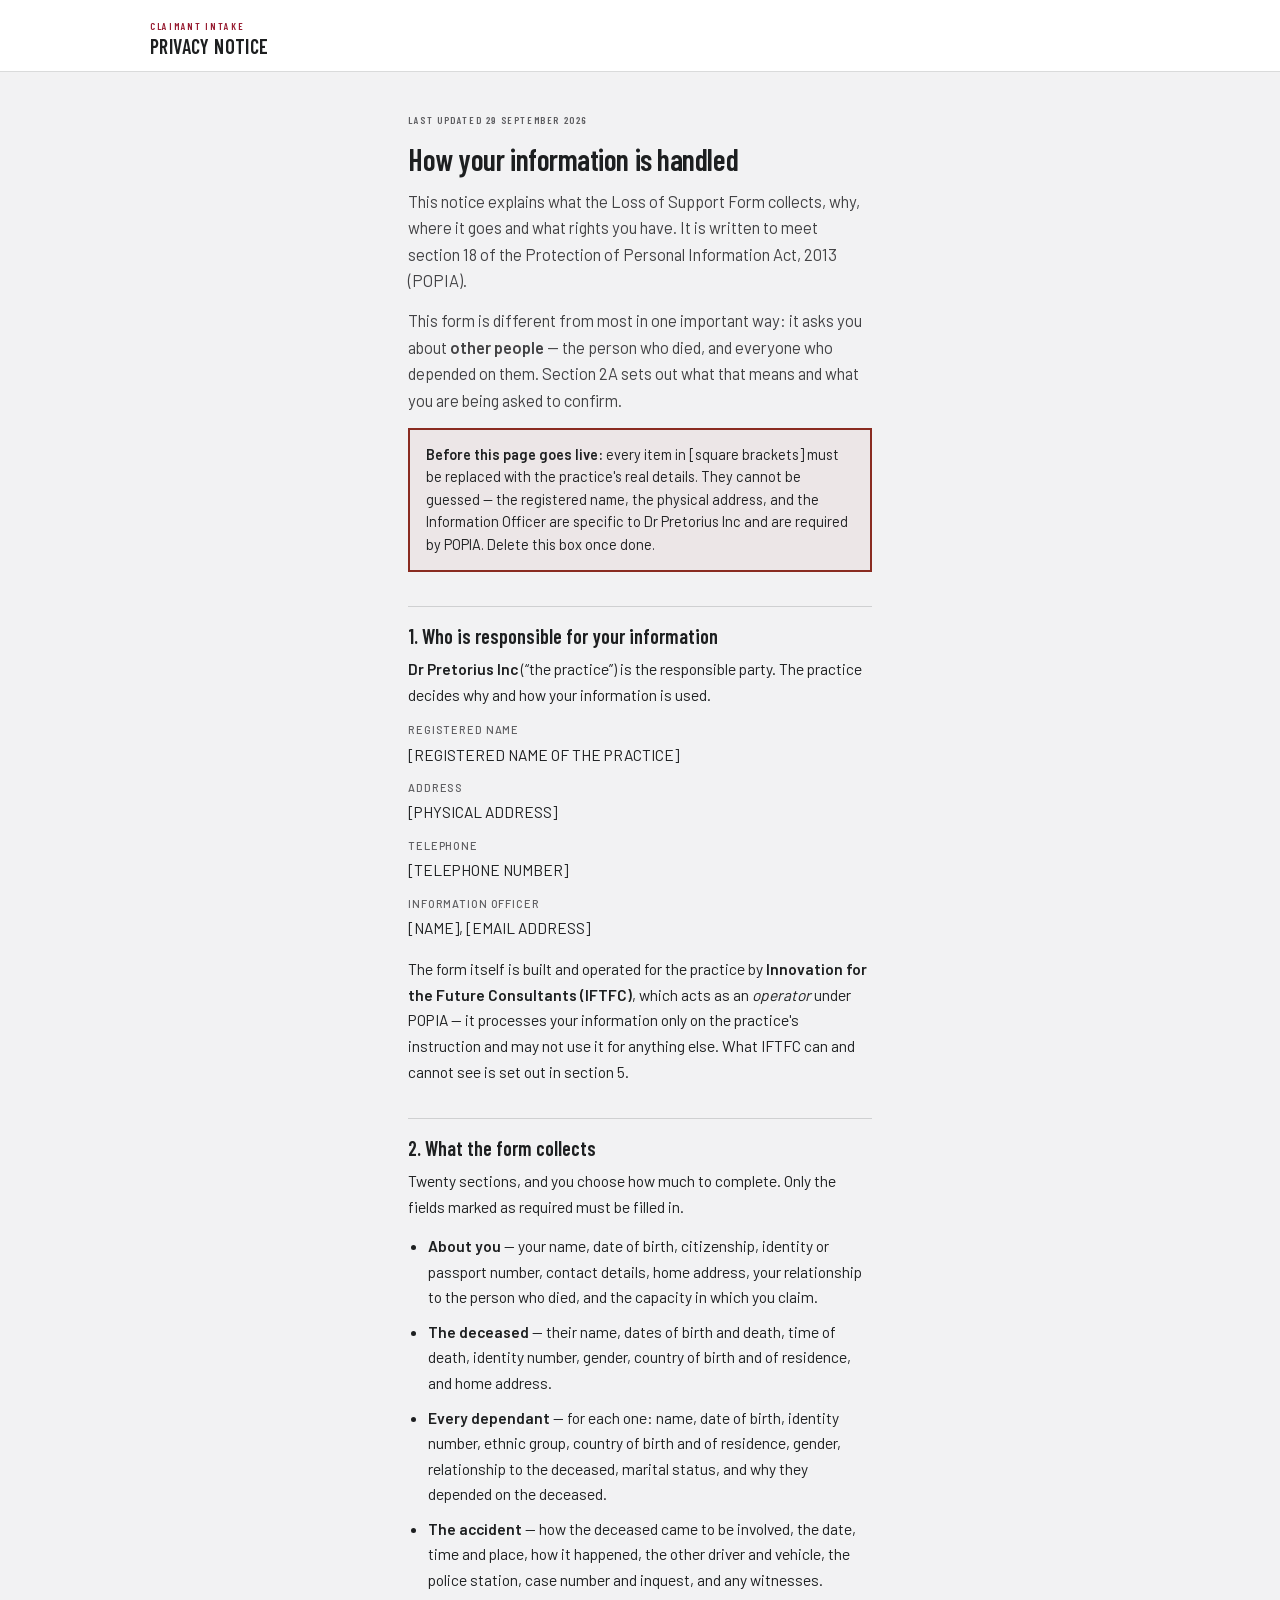
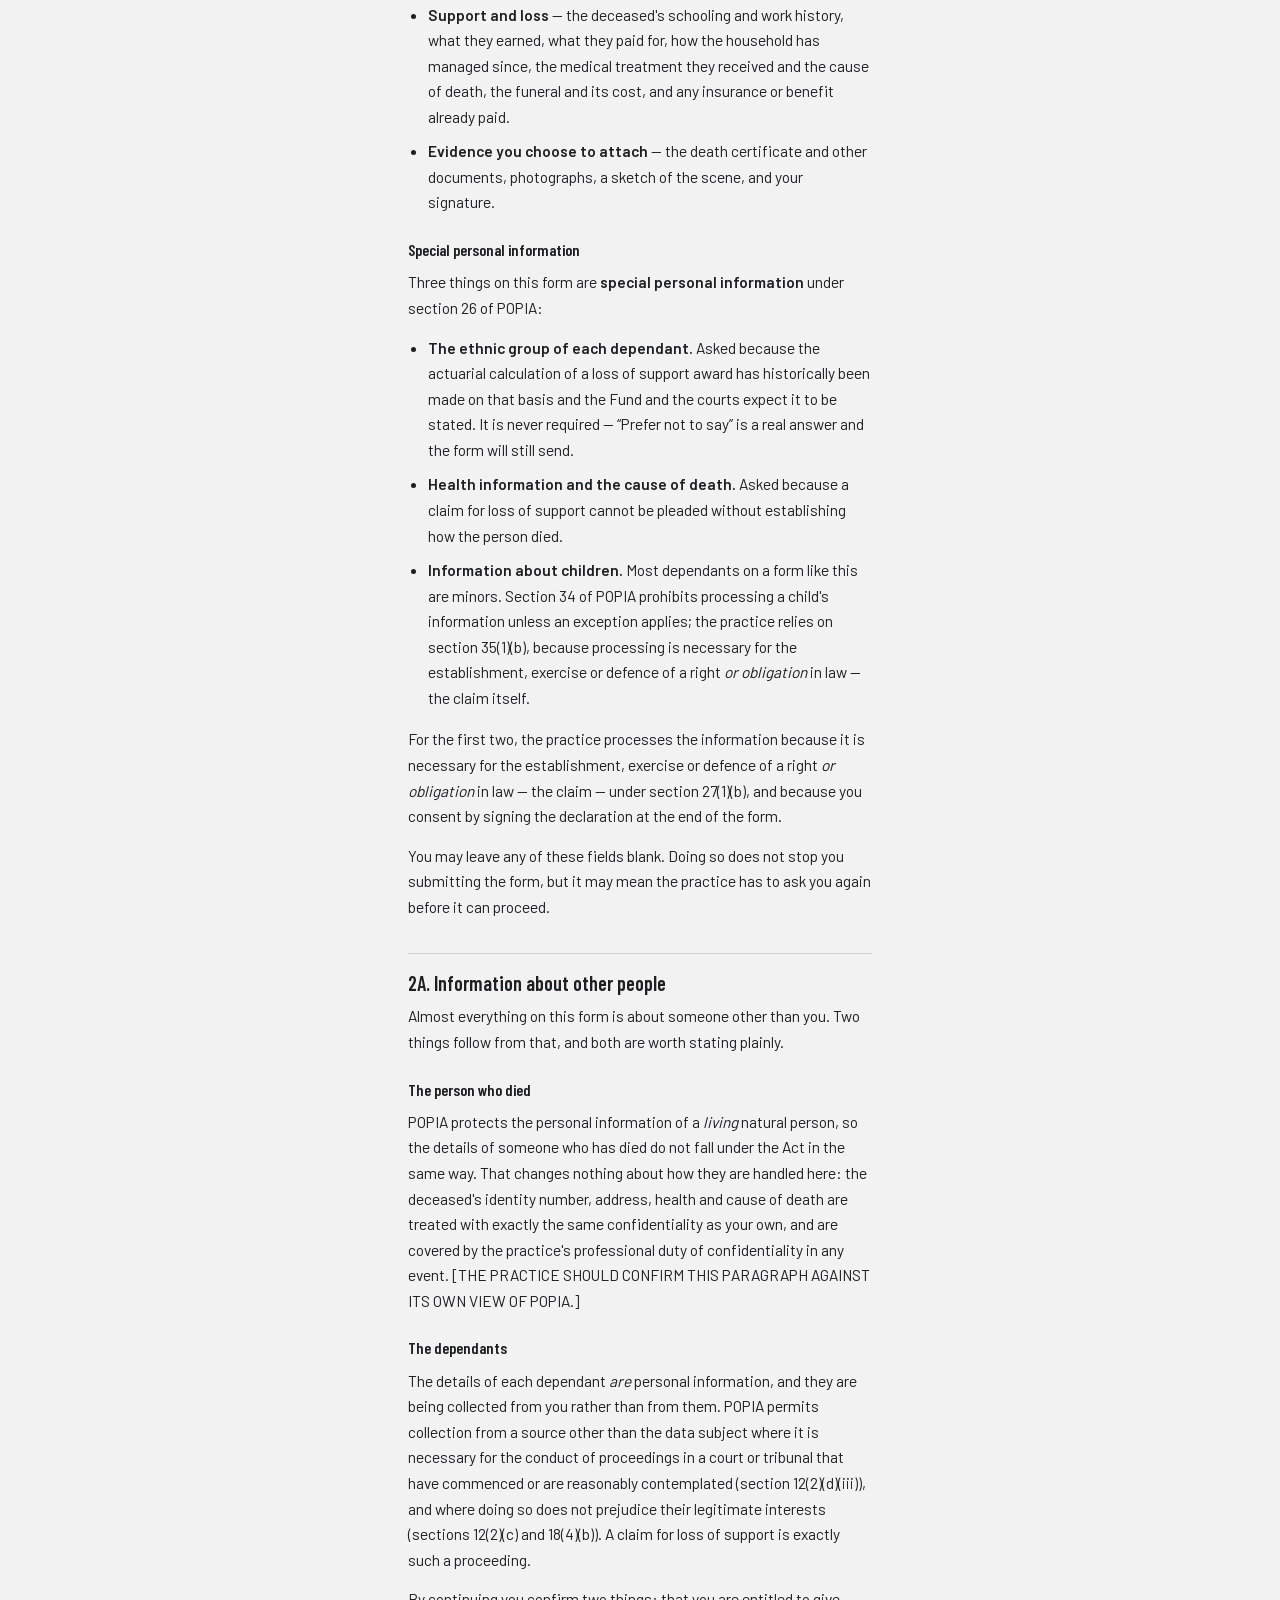
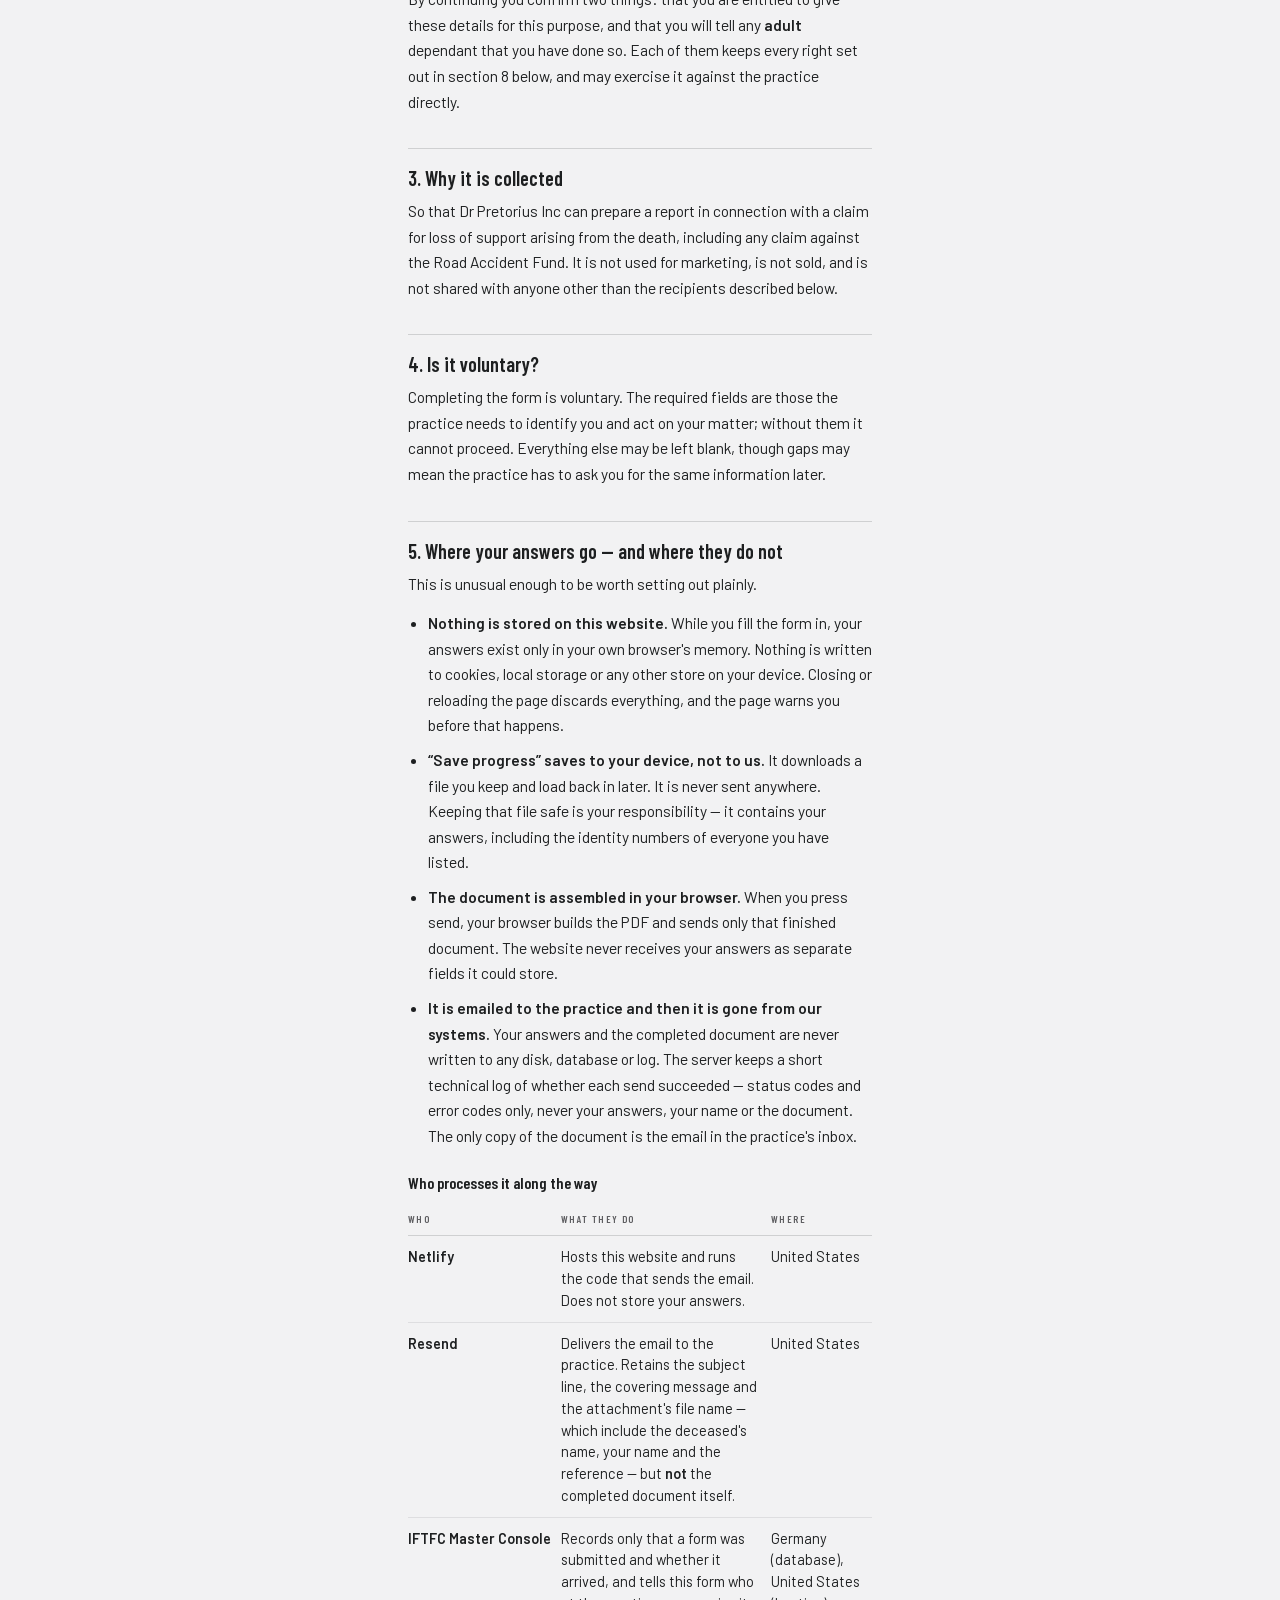
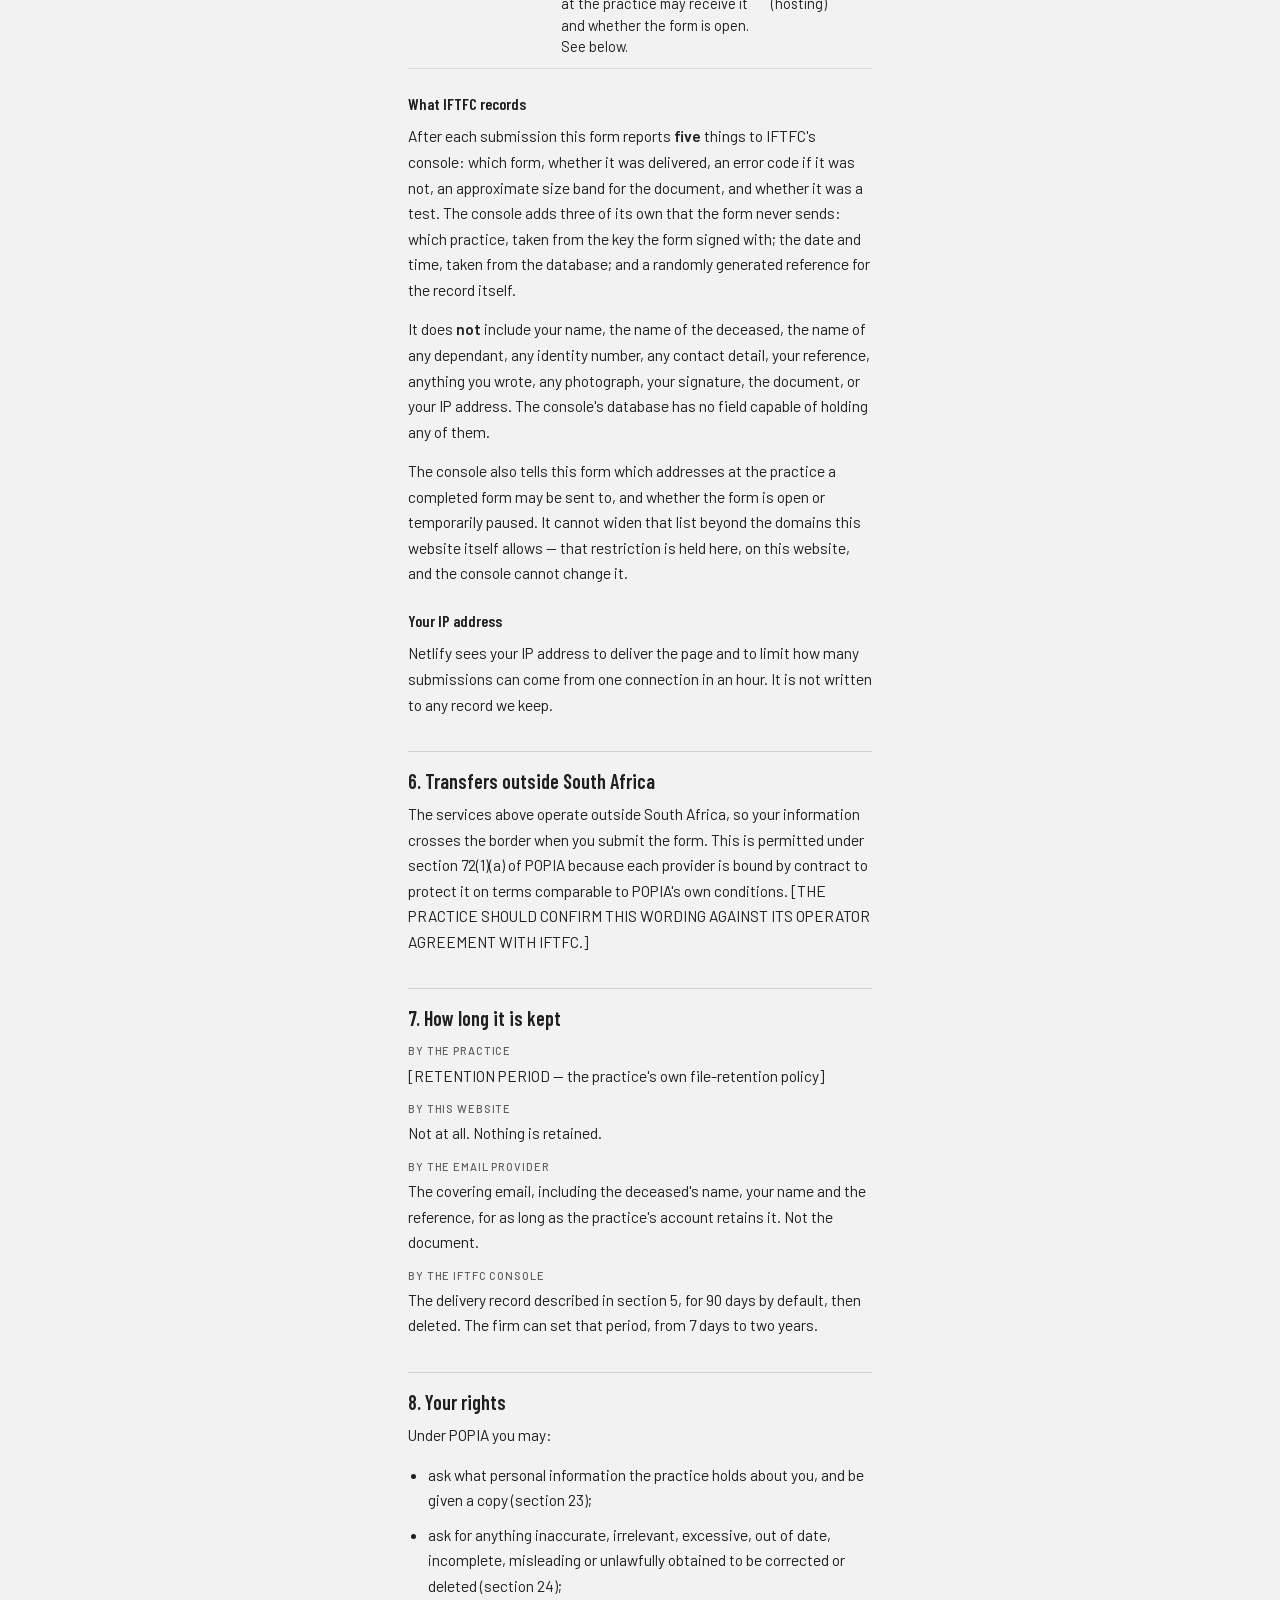
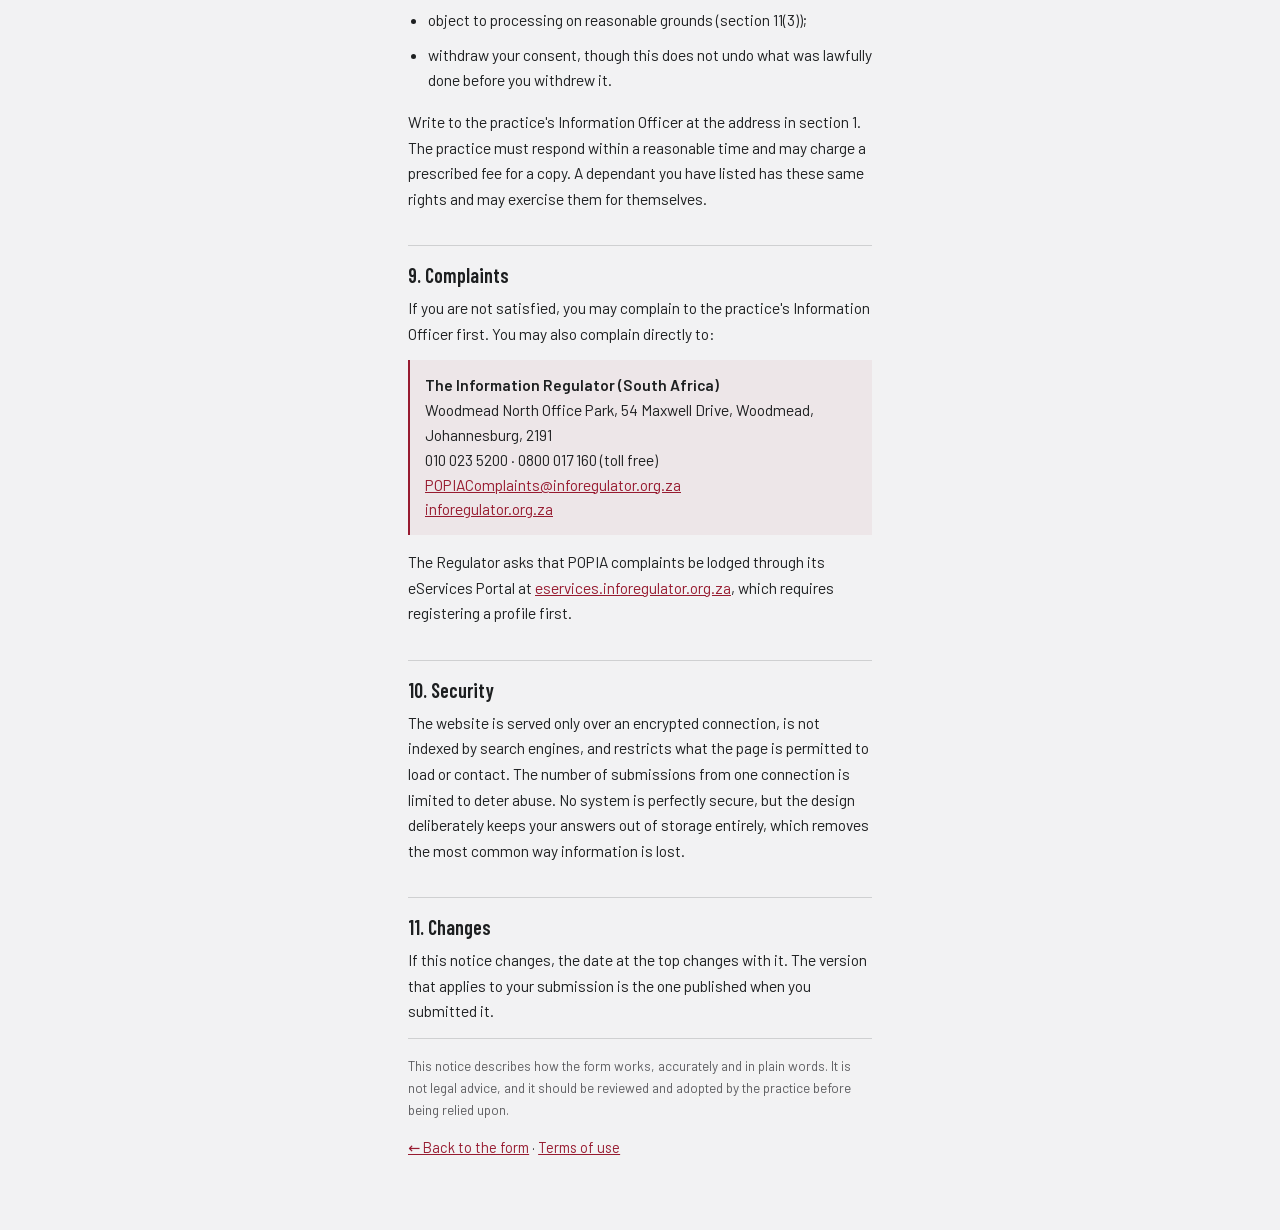
==== commit dac741db: "The domain floor, and the instruction file that contradicted it CARL-eco-004. Every document in thes" ====
--- a/public/privacy.html
+++ b/public/privacy.html
@@ -248,8 +248,7 @@
       <dt>By the email provider</dt><dd>The covering email, including the deceased's name,
         your name and the reference, for as long as the practice's account retains it. Not
         the document.</dd>
-      <dt>By the IFTFC console</dt><dd>The delivery record described in section 5, for 90
-        days, then deleted.</dd>
+      <dt>By the IFTFC console</dt><dd>The delivery record described in section 5, for 90 days by default, then deleted. The firm can set that period, from 7 days to two years.</dd>
     </dl>
 
     <h2>8. Your rights</h2>
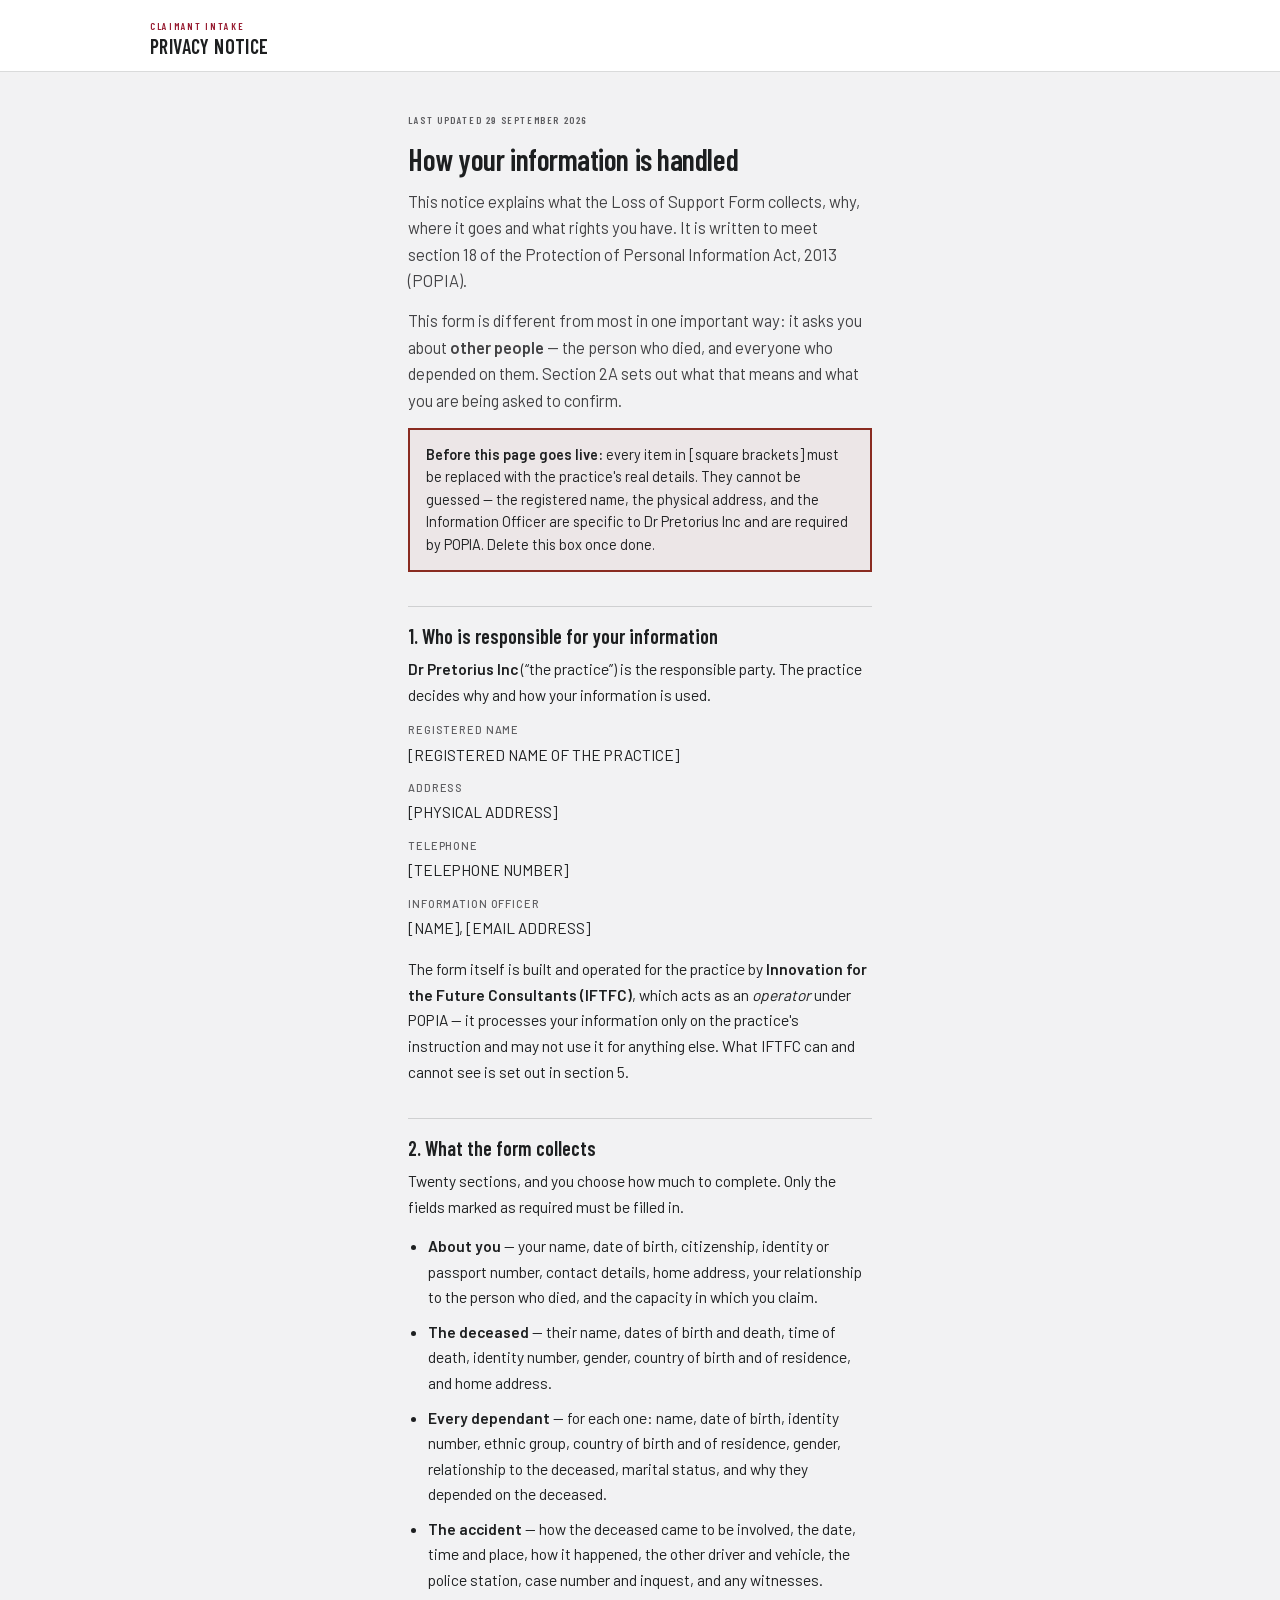
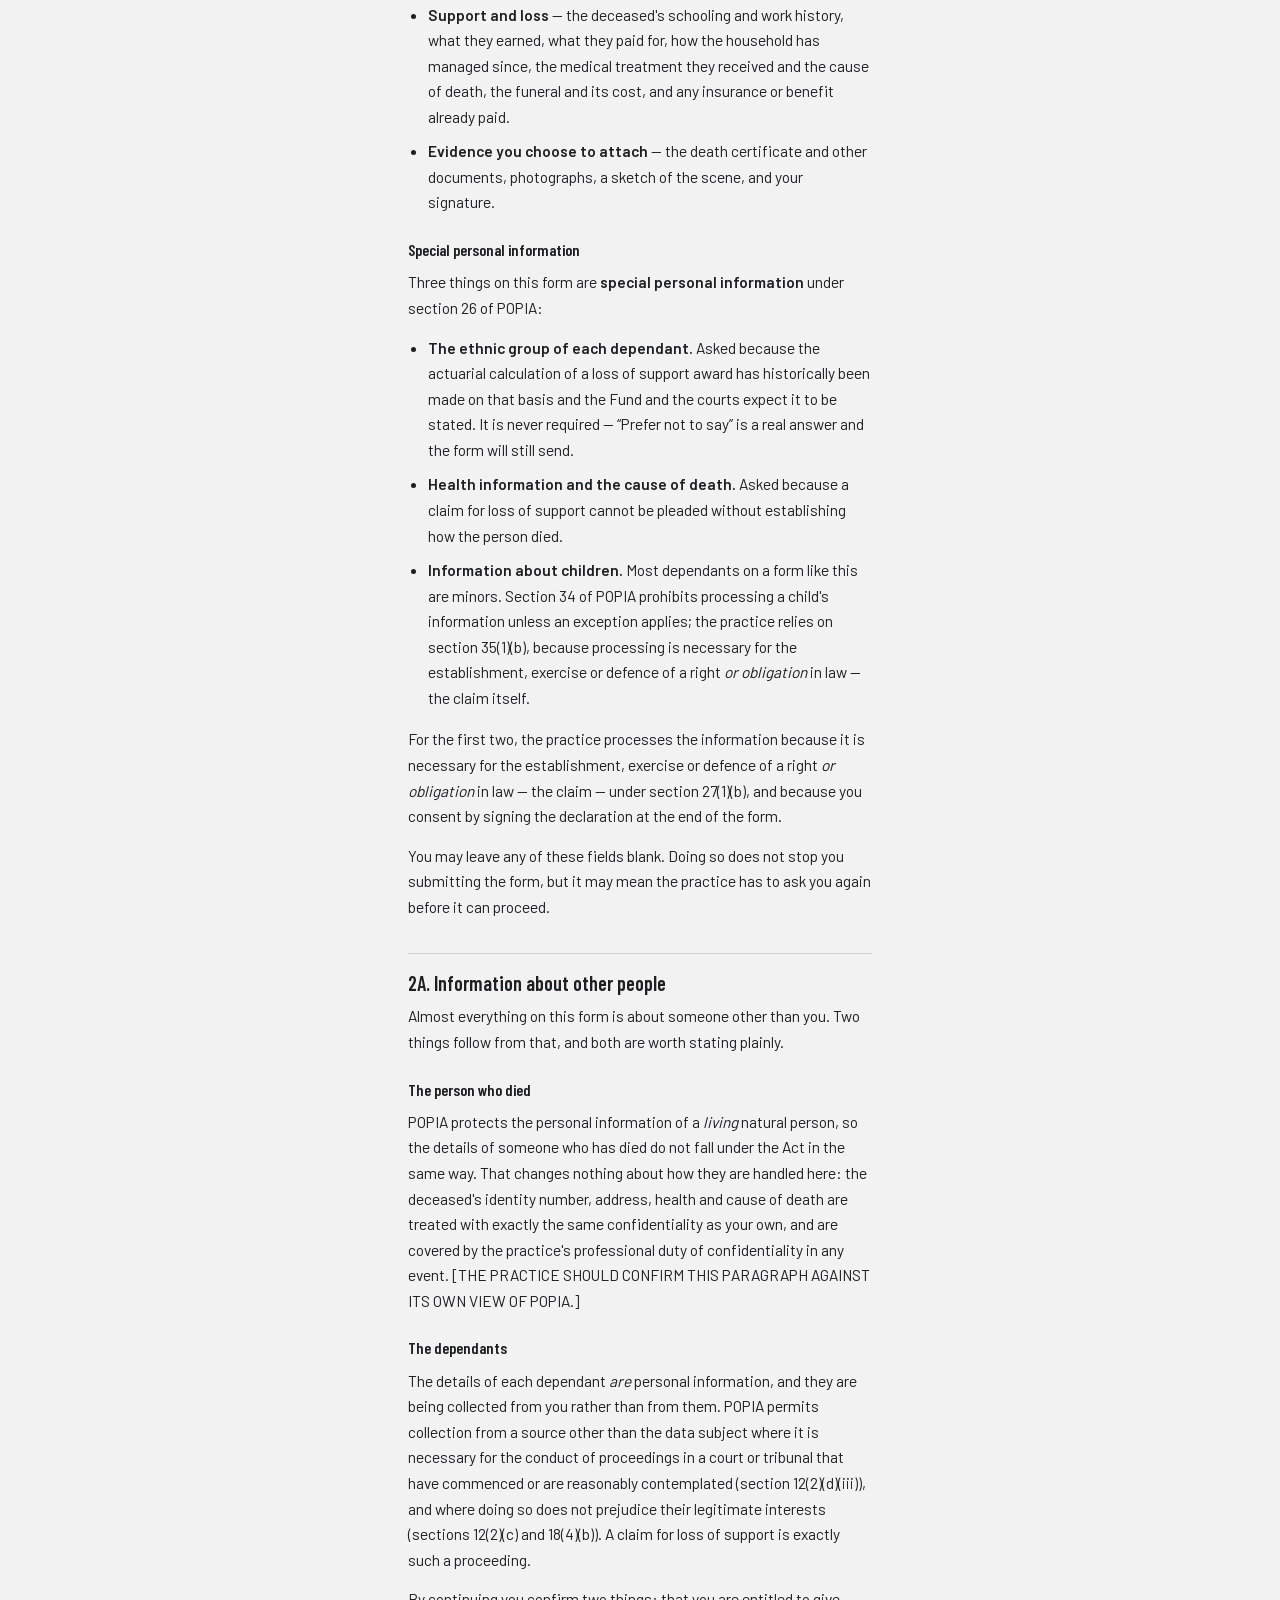
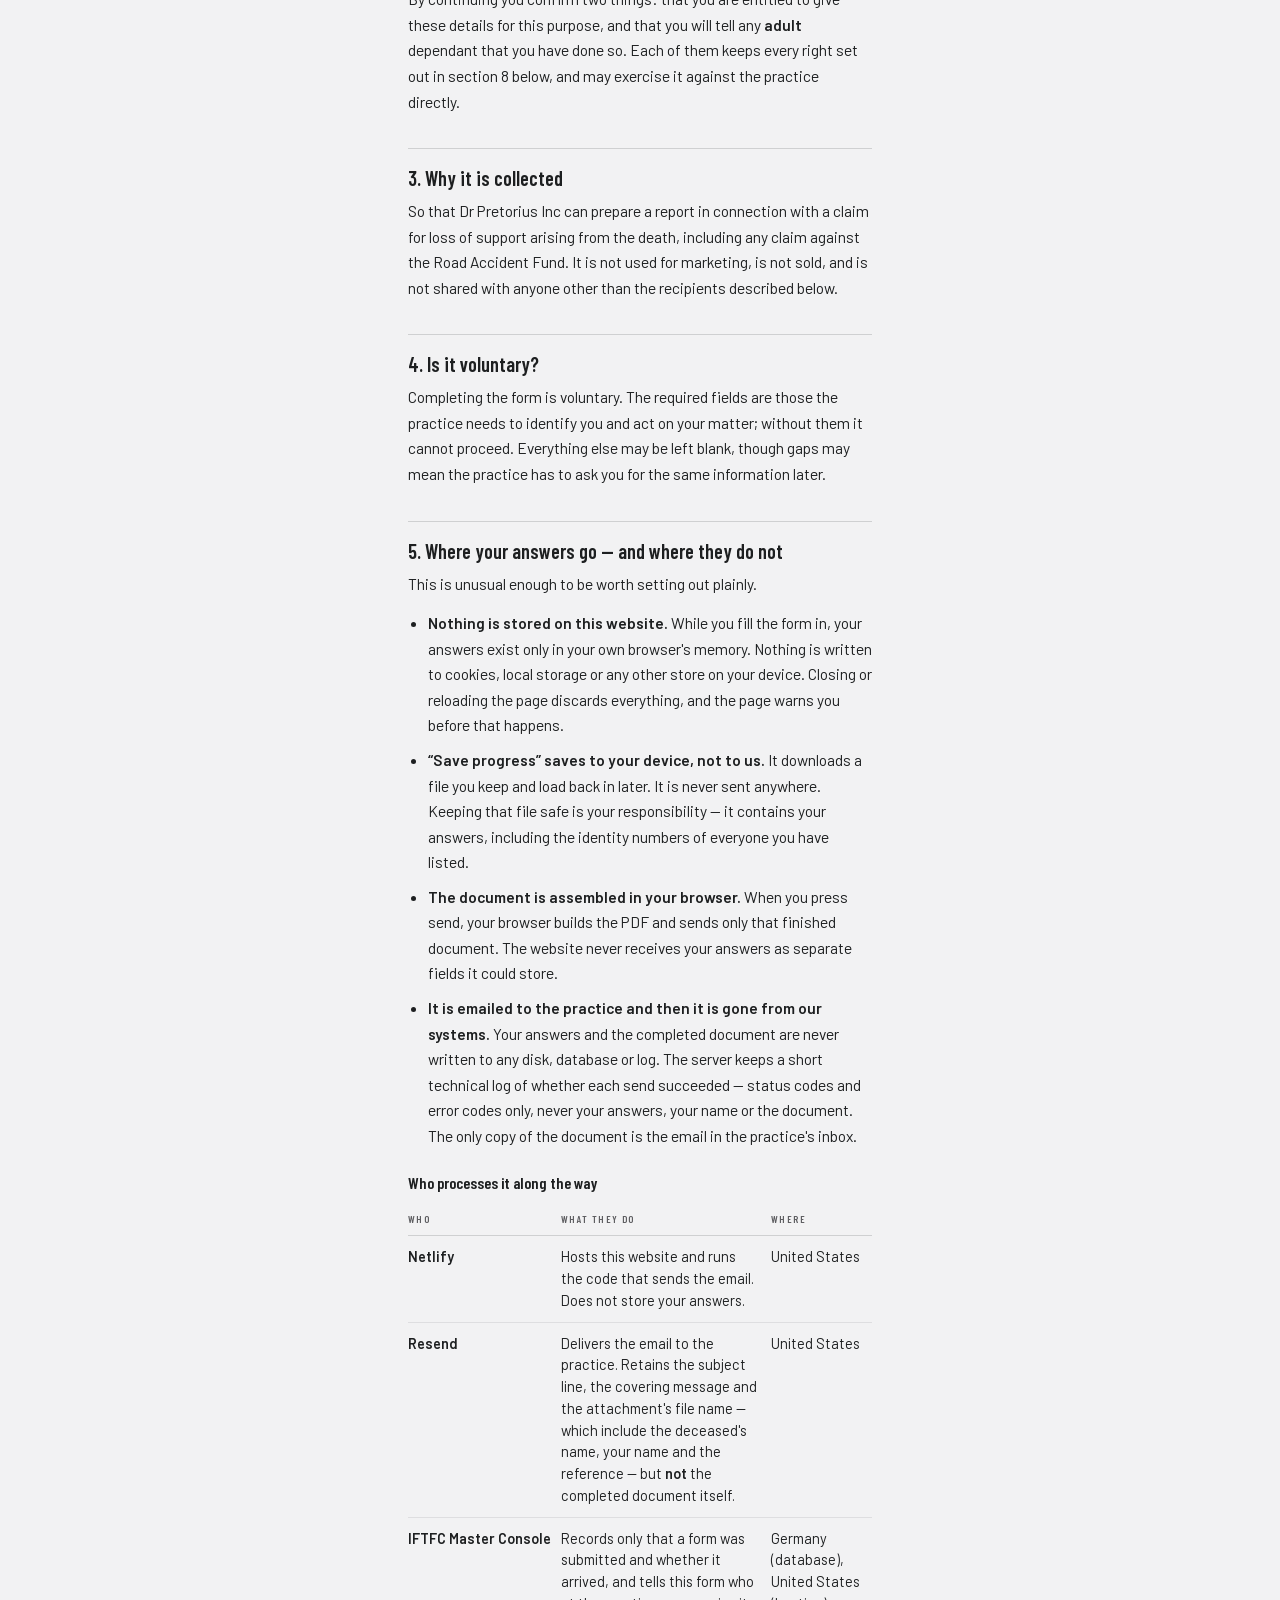
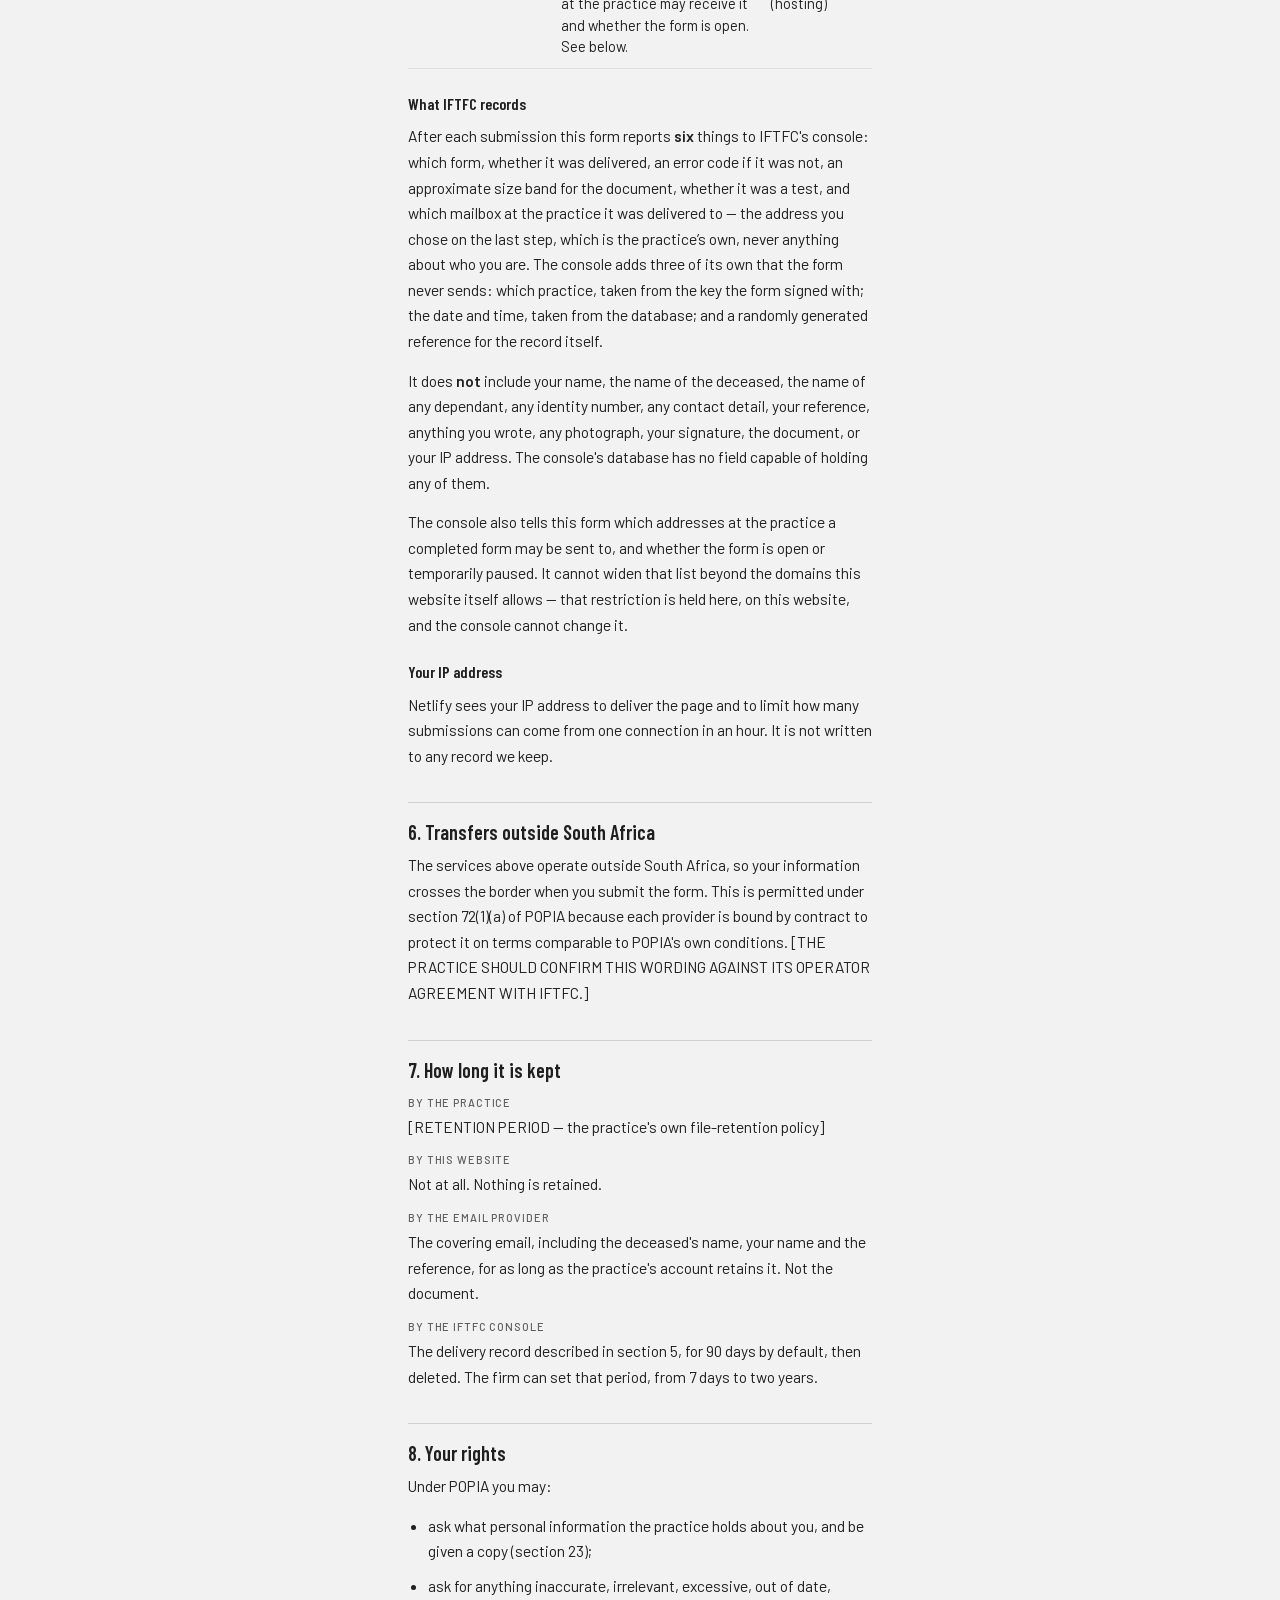
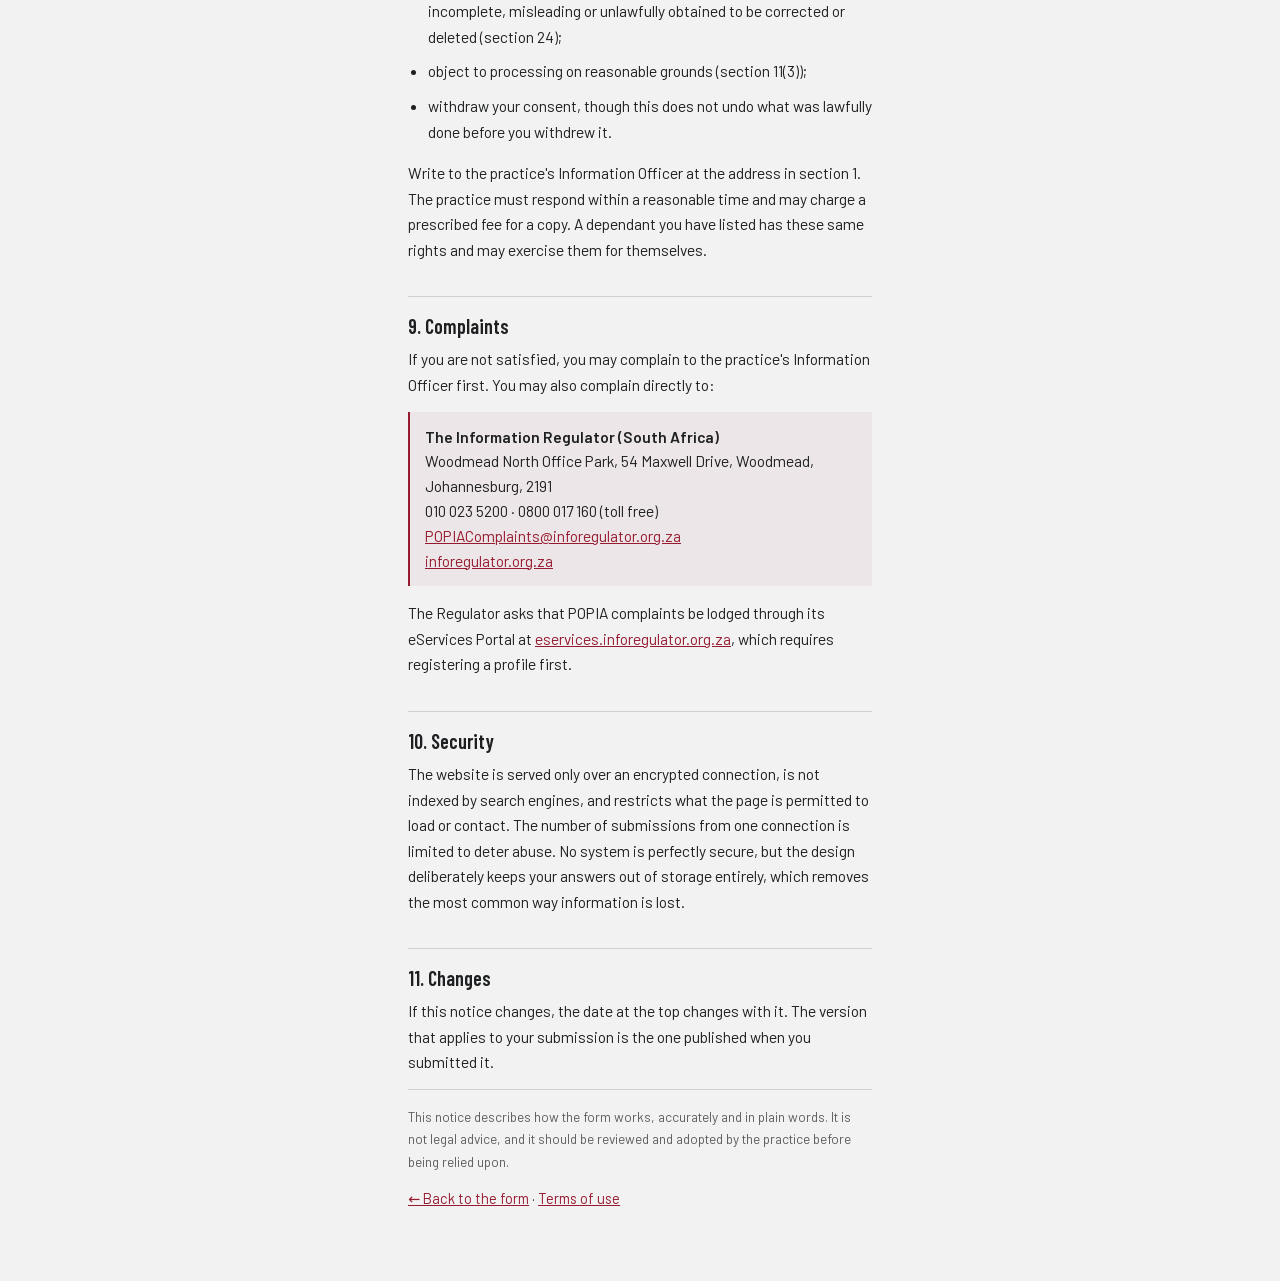
==== commit 424d7982: "The privacy notice now matches what is actually recorded This afternoon's deploy made these four pag" ====
--- a/public/privacy.html
+++ b/public/privacy.html
@@ -214,9 +214,11 @@
     </table>
 
     <h3>What IFTFC records</h3>
-    <p>After each submission this form reports <strong>five</strong> things to IFTFC's
+    <p>After each submission this form reports <strong>six</strong> things to IFTFC's
       console: which form, whether it was delivered, an error code if it was not, an
-      approximate size band for the document, and whether it was a test. The console adds three
+      approximate size band for the document, whether it was a test, and which
+      mailbox at the practice it was delivered to — the address you chose on the last
+      step, which is the practice’s own, never anything about who you are. The console adds three
       of its own that the form never sends: which practice, taken from the key the form
       signed with; the date and time, taken from the database; and a randomly
       generated reference for the record itself.</p>
